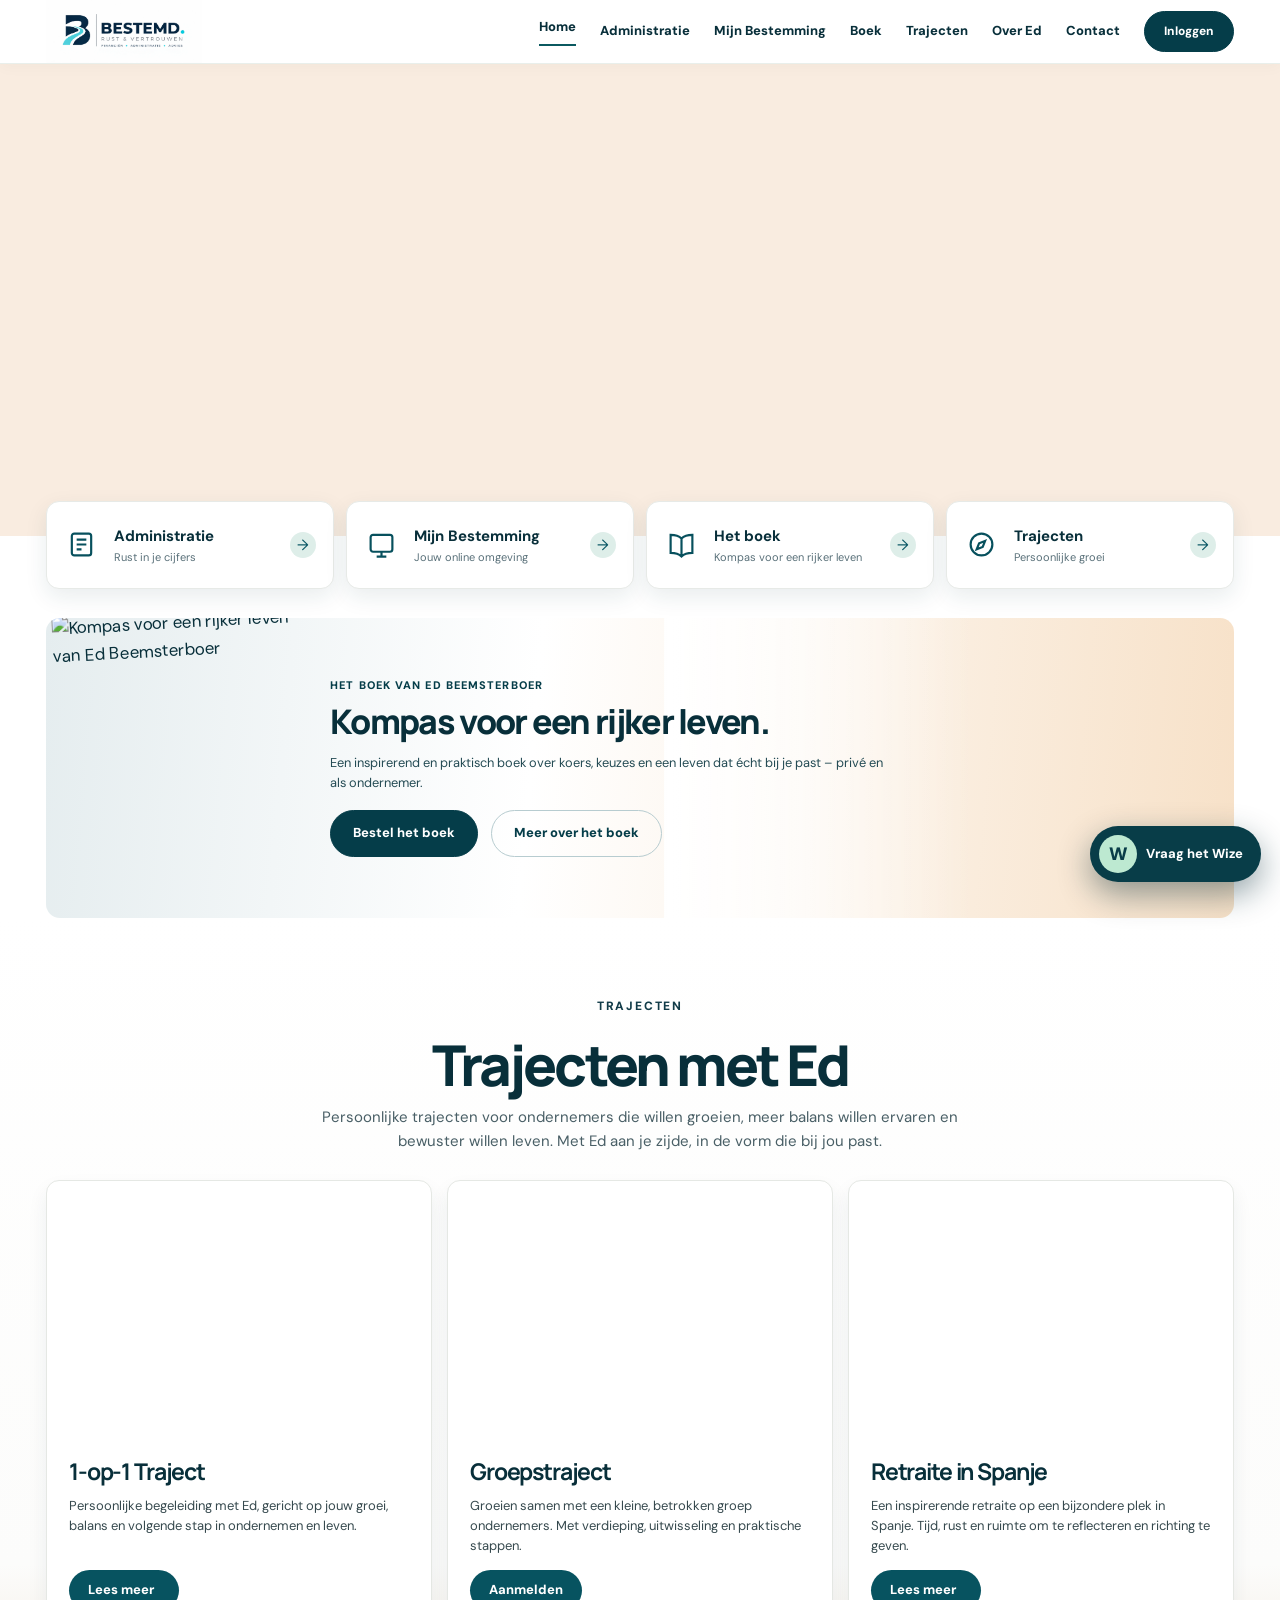
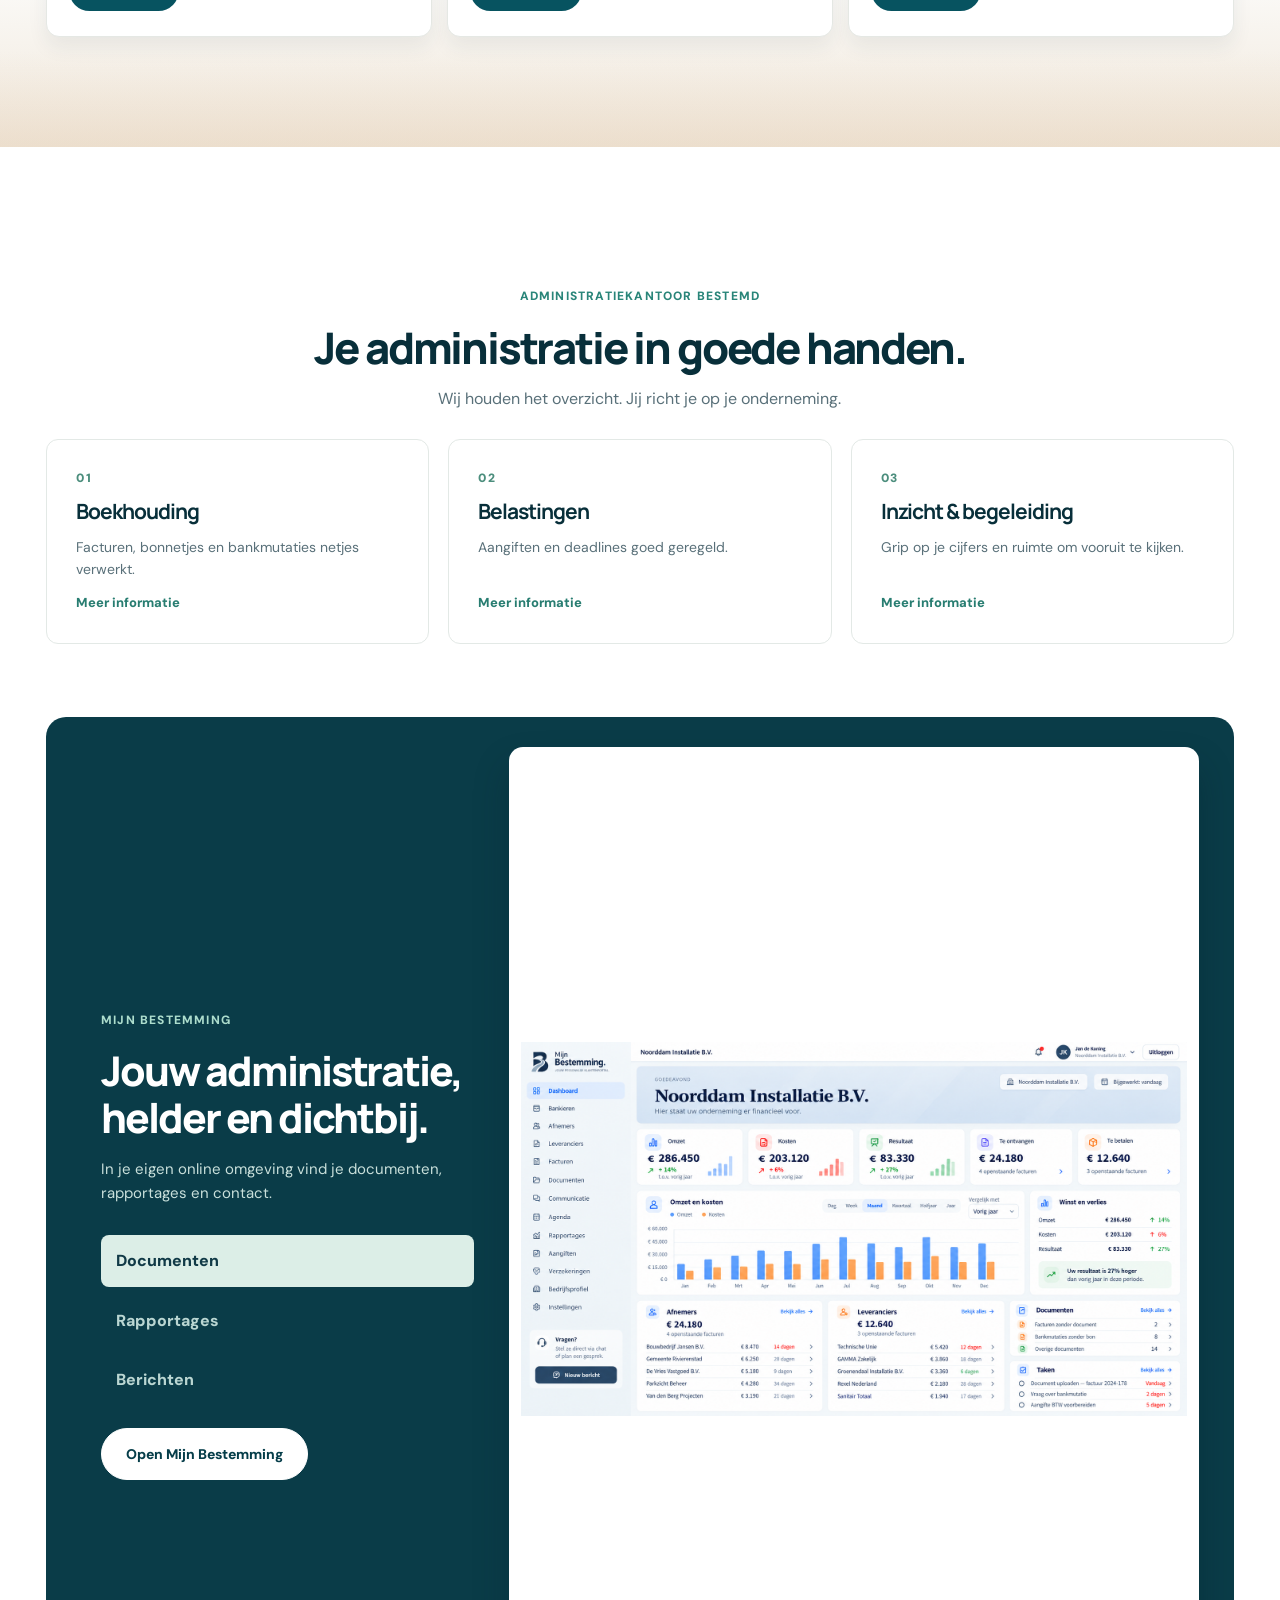
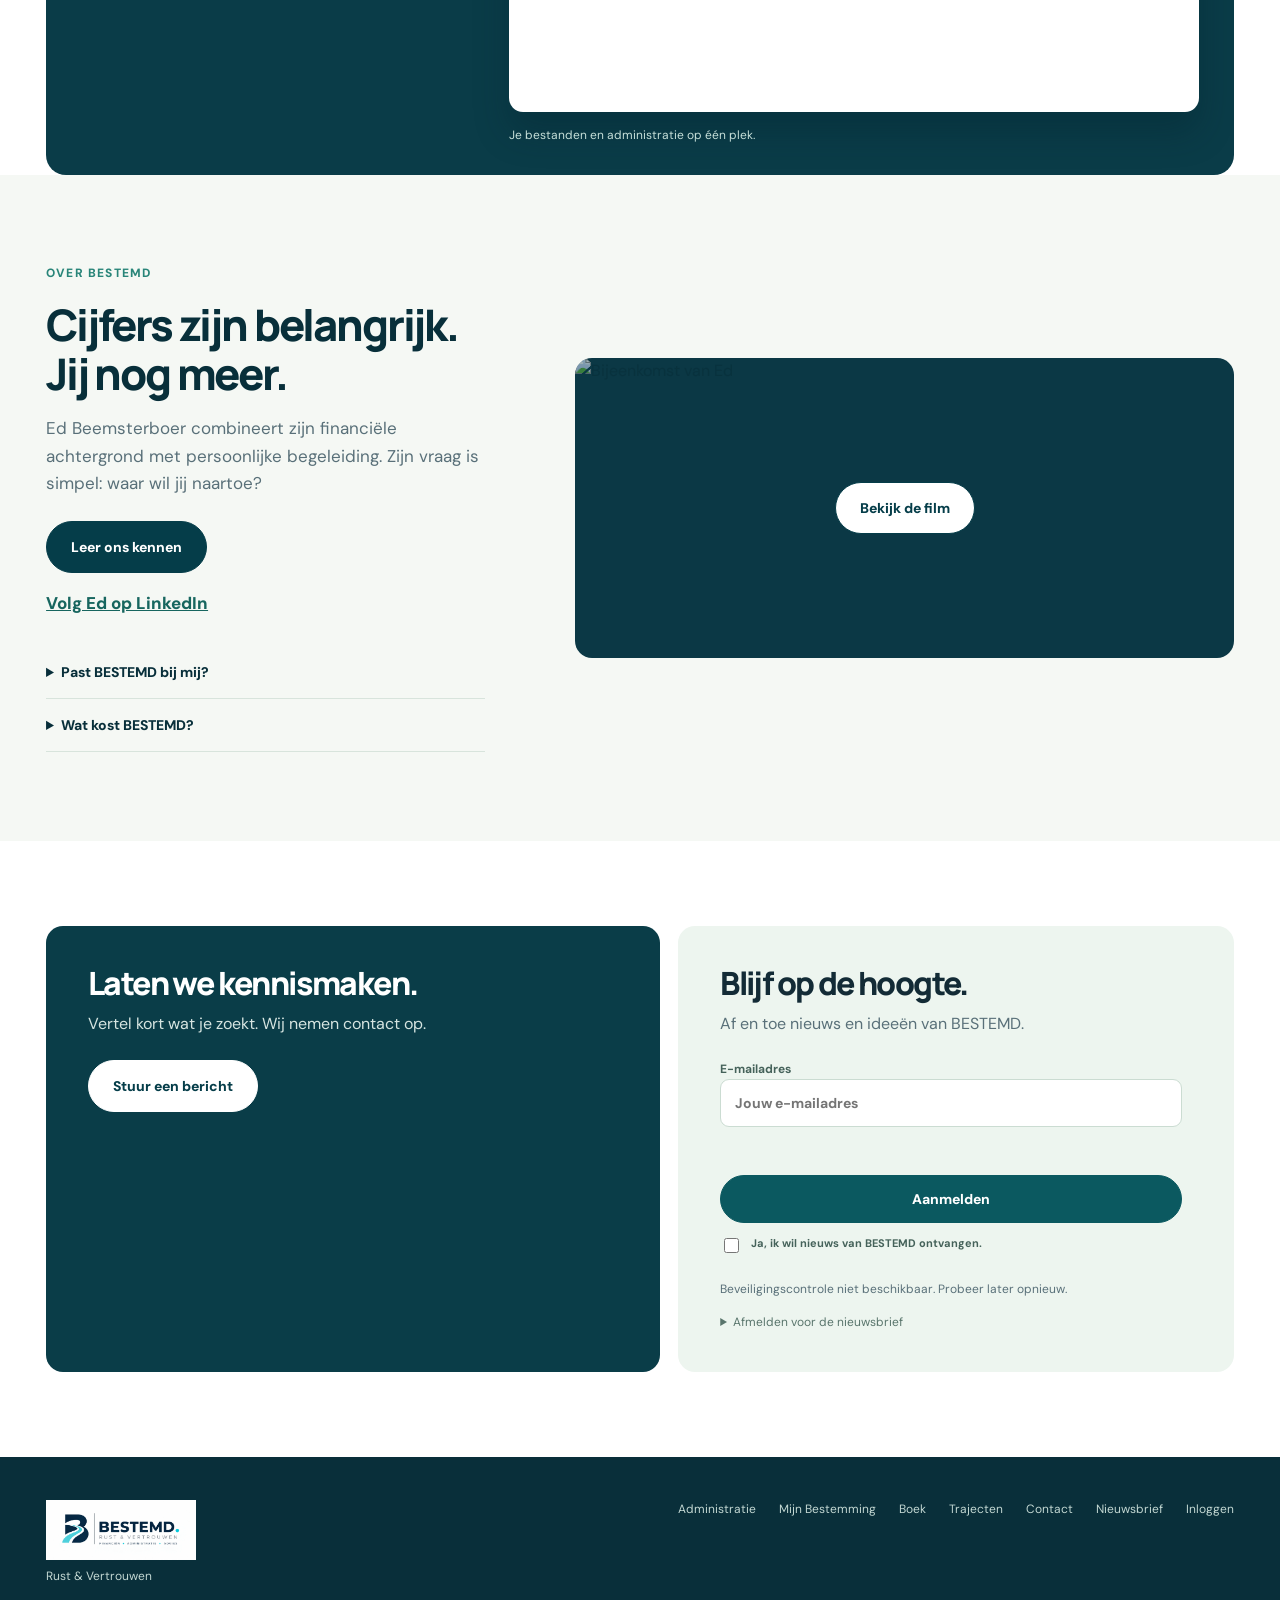
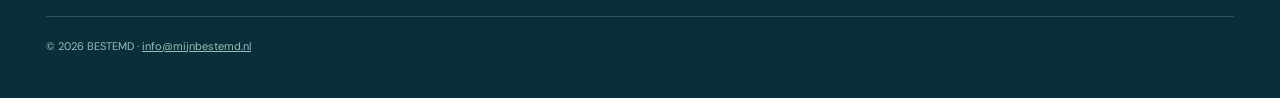
==== index.html @ ce34224a "Publish approved BESTEMD hero screenshot layout with working CTA overlays and mobile semantic hero" ====
<!doctype html><html lang="nl"><head><meta charset="utf-8"><meta name="viewport" content="width=device-width, initial-scale=1"><meta name="theme-color" content="#073744"><title>BESTEMD — Rust &amp; Vertrouwen</title><meta name="description" content="BESTEMD helpt ondernemers met administratie, inzicht en persoonlijke begeleiding. Meer rust in je onderneming."><link rel="canonical" href="https://mijnbestemd.nl/"><link rel="icon" href="assets/bestemd-icon.png" type="image/png"><meta name="bestemd-turnstile-sitekey" content="0x4AAAAAAFpT-skt1iIyGuh1"><link rel="stylesheet" href="bestemd-next.css?v=20261112-5"><link rel="stylesheet" href="approved-layout.css?v=20261112-8"><link rel="stylesheet" href="reference-20261112.css?v=20261112-no-overlay-final"><link rel="stylesheet" href="hero-approved-final.css?v=20261112-hero-approved-1"></head><body>
<header class="site-header"><div class="shell navbar"><a href="/" class="logo" aria-label="BESTEMD homepage"><img src="assets/logo.webp" alt="BESTEMD" width="162"></a><button class="nav-toggle" type="button" data-nav-toggle aria-expanded="false" aria-controls="main-nav">Menu</button><nav class="navigation" id="main-nav" data-nav aria-label="Hoofdnavigatie"><a href="#boven">Home</a><a href="#diensten">Administratie</a><a href="#portaal">Mijn Bestemming</a><a href="boek.html">Boek</a><a href="#trajecten">Trajecten</a><a href="#over">Over Ed</a><a href="contact.html">Contact</a><a class="pill" href="https://app.mijnbestemd.nl/">Inloggen</a></nav></div></header>
<main id="boven">
<section class="reference-hero" aria-labelledby="hero-title">
<div class="reference-art" aria-hidden="true"></div>
<div class="reference-desktop" aria-hidden="false">
<h1 id="hero-title" class="reference-screenreader">Meer rust in je onderneming. Meer leven op jouw manier.</h1>
<p class="reference-screenreader">BESTEMD combineert een modern administratiekantoor met persoonlijke begeleiding, inspiratie en praktische tools. Voor ondernemers die willen groeien, in bedrijf én in leven.</p>
<a class="reference-hotspot reference-hotspot--contact" href="contact.html" aria-label="Kennismaken met BESTEMD"></a>
<a class="reference-hotspot reference-hotspot--video" href="#video" aria-label="Bekijk de film over BESTEMD"></a>
</div>
<div class="reference-mobile">
<span class="kicker">Administratie | Begeleiding | Persoonlijke groei</span>
<h2>Meer rust in je onderneming.<br>Meer leven op jouw manier.</h2>
<p>BESTEMD combineert een modern administratiekantoor met persoonlijke begeleiding, inspiratie en praktische tools.</p>
<div class="hero-buttons"><a class="pill pill-soft" href="contact.html">Kennismaken</a><a class="pill pill-outline" href="#video">Bekijk de film</a></div>
</div>
</section>
<div class="shortcut-wrap"><div class="shell shortcuts"><a class="shortcut" href="#diensten"><span class="shortcut-icon"><svg viewBox="0 0 24 24" aria-hidden="true"><rect x="4" y="3" width="16" height="18" rx="2"/><path d="M8 8h8M8 12h8M8 16h4"/></svg></span><span><strong>Administratie</strong><small>Rust in je cijfers</small></span><span class="shortcut-arrow" aria-hidden="true">→</span></a><a class="shortcut" href="#portaal"><span class="shortcut-icon"><svg viewBox="0 0 24 24" aria-hidden="true"><rect x="3" y="4" width="18" height="14" rx="2"/><path d="M8 22h8M12 18v4"/></svg></span><span><strong>Mijn Bestemming</strong><small>Jouw online omgeving</small></span><span class="shortcut-arrow" aria-hidden="true">→</span></a><a class="shortcut" href="#boek"><span class="shortcut-icon"><svg viewBox="0 0 24 24" aria-hidden="true"><path d="M12 7c-2-2-5-3-9-3v15c4 0 7 1 9 3 2-2 5-3 9-3V4c-4 0-7 1-9 3ZM12 7v15"/></svg></span><span><strong>Het boek</strong><small>Kompas voor een rijker leven</small></span><span class="shortcut-arrow" aria-hidden="true">→</span></a><a class="shortcut" href="#trajecten"><span class="shortcut-icon"><svg viewBox="0 0 24 24" aria-hidden="true"><circle cx="12" cy="12" r="9"/><path d="m15 9-2 5-5 2 2-5 5-2Z"/></svg></span><span><strong>Trajecten</strong><small>Persoonlijke groei</small></span><span class="shortcut-arrow" aria-hidden="true">→</span></a></div></div>
<section class="shell" id="boek" aria-labelledby="boek-title"><div class="book-spotlight"><img src="https://destination-known.eu/wp-content/uploads/2026/03/boekmockup-e1773405723532.png" alt="Kompas voor een rijker leven van Ed Beemsterboer" loading="lazy"><div class="book-content"><span class="kicker">Het boek van Ed Beemsterboer</span><h2 id="boek-title">Kompas voor een rijker leven.</h2><p>Een inspirerend en praktisch boek over koers, keuzes en een leven dat écht bij je past – privé en als ondernemer.</p><div class="book-info"><a href="boek.html" class="pill">Bestel het boek</a><a href="https://destination-known.eu/kompas-voor-een-rijker-leven/" target="_blank" rel="noopener noreferrer" class="pill pill-outline">Meer over het boek</a><small>Online betalen volgt later.</small></div></div></div></section>
<section class="section path-section" id="trajecten"><div class="shell"><div class="paths-header"><span class="kicker">Trajecten</span><h2>Trajecten met Ed</h2><p>Persoonlijke trajecten voor ondernemers die willen groeien, meer balans willen ervaren en bewuster willen leven. Met Ed aan je zijde, in de vorm die bij jou past.</p></div><div class="path-grid"><article class="path-card"><div class="path-image" role="img" aria-label="Ed in gesprek tijdens persoonlijke begeleiding"></div><div class="path-copy"><h3>1-op-1 Traject</h3><p>Persoonlijke begeleiding met Ed, gericht op jouw groei, balans en volgende stap in ondernemen en leven.</p><a href="trajecten.html?training=1-op-1%20traject">Lees meer</a></div></article><article class="path-card"><div class="path-image" role="img" aria-label="Ed tijdens een groepsgesprek"></div><div class="path-copy"><h3>Groepstraject</h3><p>Groeien samen met een kleine, betrokken groep ondernemers. Met verdieping, uitwisseling en praktische stappen.</p><a href="trajecten.html?training=Groepstraject">Aanmelden</a></div></article><article class="path-card"><div class="path-image" role="img" aria-label="Ed in Spanje"></div><div class="path-copy"><h3>Retraite in Spanje</h3><p>Een inspirerende retraite op een bijzondere plek in Spanje. Tijd, rust en ruimte om te reflecteren en richting te geven.</p><a href="trajecten.html?training=Vier%20dagen%20in%20Spanje">Lees meer</a></div></article></div></div></section>
<section class="shell" id="diensten"><div class="intro"><span class="kicker">Administratiekantoor BESTEMD</span><h2>Je administratie in goede handen.</h2><p>Wij houden het overzicht. Jij richt je op je onderneming.</p></div><div class="services"><article class="service"><span class="service-num">01</span><h3>Boekhouding</h3><p>Facturen, bonnetjes en bankmutaties netjes verwerkt.</p><a href="contact.html">Meer informatie</a></article><article class="service"><span class="service-num">02</span><h3>Belastingen</h3><p>Aangiften en deadlines goed geregeld.</p><a href="contact.html">Meer informatie</a></article><article class="service"><span class="service-num">03</span><h3>Inzicht &amp; begeleiding</h3><p>Grip op je cijfers en ruimte om vooruit te kijken.</p><a href="contact.html">Meer informatie</a></article></div></section>
<section class="shell" id="portaal" aria-labelledby="portal-title"><div class="feature"><div class="feature-copy"><span class="kicker" style="color:#adddcd">Mijn Bestemming</span><h2 id="portal-title">Jouw administratie, helder en dichtbij.</h2><p>In je eigen online omgeving vind je documenten, rapportages en contact.</p><div class="feature-tabs" role="tablist" aria-label="Onderdelen van Mijn Bestemming"><button class="feature-tab" type="button" role="tab" data-feature-tab aria-selected="true">Documenten</button><button class="feature-tab" type="button" role="tab" data-feature-tab aria-selected="false">Rapportages</button><button class="feature-tab" type="button" role="tab" data-feature-tab aria-selected="false">Berichten</button></div><a class="pill pill-light" href="https://app.mijnbestemd.nl/">Open Mijn Bestemming</a></div><div class="feature-visual"><div class="feature-screen"><img src="assets/portal-preview.png" width="1672" height="941" alt="Voorbeeld van het klantportaal Mijn Bestemming" loading="lazy"></div><div class="feature-caption" data-feature-caption>Je bestanden en administratie op één plek.</div></div></div></section>

<section class="section about-strip" id="over"><div class="shell about-inner"><div><span class="kicker">Over BESTEMD</span><h2>Cijfers zijn belangrijk.<br>Jij nog meer.</h2><p>Ed Beemsterboer combineert zijn financiële achtergrond met persoonlijke begeleiding. Zijn vraag is simpel: waar wil jij naartoe?</p><a href="contact.html" class="pill">Leer ons kennen</a><p class="social-note"><a href="https://es.linkedin.com/in/ed-beemsterboer" target="_blank" rel="noopener noreferrer">Volg Ed op LinkedIn</a></p><div class="faq-compact"><details><summary>Past BESTEMD bij mij?</summary><p>Als je je administratie goed geregeld wilt hebben en persoonlijk contact waardeert, maken we graag kennis.</p></details><details><summary>Wat kost BESTEMD?</summary><p>Na de inventarisatie bespreken we jouw werkzaamheden en het bijbehorende maandbedrag.</p></details></div></div><div id="video"><div class="video-thumb"><img src="https://destination-known.eu/wp-content/uploads/2025/05/20240326_111843.jpg" alt="Bijeenkomst van Ed" loading="lazy"><button class="pill" type="button" data-video-open>Bekijk de film</button></div><video controls preload="metadata" poster="assets/video-poster.svg" style="margin-top:18px;width:100%;border-radius:13px" hidden data-video><source src="assets/bestemd-film.mp4" type="video/mp4">Je browser ondersteunt de video niet.</video></div></div></section>
<section class="cta-section" id="contact"><div class="shell cta-grid"><div class="cta-card"><h2>Laten we kennismaken.</h2><p>Vertel kort wat je zoekt. Wij nemen contact op.</p><a href="contact.html" class="pill pill-light">Stuur een bericht</a></div><div class="cta-card news-card" id="nieuwsbrief"><h2>Blijf op de hoogte.</h2><p>Af en toe nieuws en ideeën van BESTEMD.</p><form class="news-form" data-type="newsletter_subscribe"><label>E-mailadres<input type="email" name="email" autocomplete="email" placeholder="Jouw e-mailadres" required></label><button type="submit" class="pill pill-soft">Aanmelden</button><div class="f-trap" aria-hidden="true"><input type="text" name="website" tabindex="-1" autocomplete="off"></div><label class="f-consent"><input type="checkbox" name="consent" required>Ja, ik wil nieuws van BESTEMD ontvangen.</label><p class="f-status" role="status" aria-live="polite"></p></form><details><summary>Afmelden voor de nieuwsbrief</summary><form data-type="newsletter_unsubscribe"><label class="f-field">E-mailadres<input type="email" name="email" required></label><div class="f-trap" aria-hidden="true"><input type="text" name="website" tabindex="-1"></div><button type="submit" class="pill pill-outline">Afmelden</button><p class="f-status" role="status" aria-live="polite"></p></form></details></div></div></section>
</main><footer class="footer"><div class="shell"><div class="footer-inner"><div><img src="assets/logo.webp" width="150" alt="BESTEMD"><p>Rust &amp; Vertrouwen</p></div><nav aria-label="Voettekst"><a href="#diensten">Administratie</a><a href="#portaal">Mijn Bestemming</a><a href="boek.html">Boek</a><a href="trajecten.html">Trajecten</a><a href="contact.html">Contact</a><a href="#nieuwsbrief">Nieuwsbrief</a><a href="https://app.mijnbestemd.nl/">Inloggen</a></nav></div><div class="footer-note">© <span data-year>2026</span> BESTEMD · <a href="mailto:info@mijnbestemd.nl">info@mijnbestemd.nl</a></div></div></footer>
<aside class="wize-public" id="wize-public-widget" aria-label="Wize, de digitale assistent van BESTEMD"><button type="button" class="wize-launch" data-wize-open aria-expanded="false" aria-controls="wize-public-panel"><span class="wize-launch-orb">W</span><span>Vraag het Wize</span></button><div class="wize-window" id="wize-public-panel" data-wize-panel hidden><header class="wize-window-header"><span class="wize-brand-icon">W</span><div><strong>Wize</strong><small>Digitale assistent van BESTEMD</small></div><button type="button" class="wize-close" data-wize-close aria-label="Chat sluiten">×</button></header><div class="wize-disclaimer">Ik ben een digitale assistent. Ik geef alleen algemene informatie met controleerbare bronnen. Deel geen persoonsgegevens, bedrijfsgegevens of vertrouwelijke informatie. Zodra Wize actief is, worden gesprekken beveiligd bewaard voor opvolging door bevoegde BESTEMD-medewerkers.</div><div class="wize-messages" data-wize-messages aria-live="polite"><div class="wize-msg wize-msg-bot"><p>Welkom! Je kunt me een algemene vraag stellen over administratie, btw of BESTEMD. Voor persoonlijke vragen helpt een medewerker je graag.</p></div></div><form class="wize-compose"><label for="wize-question">Stel je vraag</label><textarea id="wize-question" maxlength="900" rows="2" placeholder="Bijvoorbeeld: waar lees ik over btw-aangifte?" required></textarea><div data-wize-turnstile></div><button type="submit" class="wize-submit">Versturen <span aria-hidden="true">↗</span></button><p class="wize-status" data-wize-status role="status" aria-live="polite"></p></form><footer class="wize-window-footer"><a href="#contact">Liever persoonlijk contact?</a> · <a href="mailto:info@mijnbestemd.nl">E-mail BESTEMD</a></footer></div></aside><script src="resend-forms.js" defer></script><script src="wize-public.js" defer></script><script src="bestemd-next.js?v=20261112-5" defer></script></body></html>
---- bestemd-next.css ----
@import url('https://fonts.googleapis.com/css2?family=DM+Sans:wght@400;500;600;700&family=Manrope:wght@400;500;600;700;800&display=swap');
:root{--navy:#073744;--navy2:#0d4d59;--ink:#132b36;--green:#5d997c;--mint:#d5e7dc;--cream:#f8f8f5;--paper:#fff;--muted:#597079;--line:#e3eae6}
*{box-sizing:border-box}html{scroll-behavior:smooth;scroll-padding-top:88px}body{margin:0;color:var(--ink);font:16px/1.6 'DM Sans',Arial,sans-serif;background:#fff;overflow-x:hidden}
h1,h2,h3,p{margin:0}h1,h2,h3{font-family:Manrope,'DM Sans',Arial,sans-serif;letter-spacing:-.05em;line-height:1.13}
h1{font-size:clamp(46px,5.5vw,79px);font-weight:800}h2{font-size:clamp(31px,3.4vw,48px);font-weight:800}h3{font-size:21px}
p{color:var(--muted)}a{color:inherit}img{max-width:100%;display:block}button,input,textarea,select{font:inherit}
.shell{width:min(1240px,calc(100% - 60px));margin-inline:auto}
.site-header{position:sticky;top:0;z-index:40;background:#ffffffee;border-bottom:1px solid #e9efeb;backdrop-filter:blur(18px)}
.navbar{height:84px;display:flex;align-items:center;justify-content:space-between;gap:28px}
.logo img{width:162px;height:auto}.navigation{display:flex;gap:27px;align-items:center}.navigation a{font-size:13px;font-weight:800;text-decoration:none;white-space:nowrap}.navigation a:not(.pill):hover{color:#368b7b}.nav-toggle{display:none;background:none;border:1px solid var(--line);border-radius:9px;padding:10px 13px;font-weight:800}
.pill{display:inline-flex;align-items:center;justify-content:center;gap:9px;background:var(--navy);color:#fff!important;text-decoration:none;font-weight:800;font-size:14px;padding:14px 24px;border:1px solid var(--navy);border-radius:999px;transition:transform .18s,background .18s;cursor:pointer}
.pill:hover{transform:translateY(-2px);background:#1e5963}.pill-outline{background:transparent;border-color:#b7ccd0;color:var(--navy)!important}.pill-light{background:#fff;color:var(--navy)!important;border-color:#fff}.pill-soft{background:var(--green);border-color:var(--green)}
.section{padding:89px 0}.kicker{display:block;font-size:12px;font-weight:800;letter-spacing:.1em;text-transform:uppercase;color:#298579;margin-bottom:17px}
.hero{position:relative;isolation:isolate;min-height:625px;background:radial-gradient(ellipse at 74% 45%,#e6bd8b66,transparent 40%),linear-gradient(105deg,#063541 0%,#0f4856 51%,#59877a 100%);overflow:hidden;color:white}
.hero:after{position:absolute;content:'';z-index:-1;inset:0;background:linear-gradient(90deg,#063541f7 0%,#063541e9 40%,#06354100 76%),linear-gradient(0deg,#032e3970,transparent 45%)}
.hero-inner{position:relative;min-height:625px;display:grid;grid-template-columns:.9fr 1.1fr;align-items:center}
.hero-copy{position:relative;z-index:3;padding:85px 0 106px}.hero .kicker{color:#acdccc}.hero h1{max-width:650px;color:#fff;margin-bottom:25px}.hero p{font-size:18px;color:#e0eeeb;max-width:490px;line-height:1.67}
.hero-buttons{display:flex;gap:15px;flex-wrap:wrap;margin-top:29px}
.hero-photo{position:absolute;inset:0 0 0 43%;z-index:1;overflow:hidden}.hero-photo img{height:100%;width:100%;object-fit:cover;object-position:50% 35%;filter:saturate(.85)}
.hero-photo:after{position:absolute;content:'';inset:0;background:linear-gradient(90deg,#0b3e4f 0%,transparent 37%),linear-gradient(0deg,#07384666,transparent 45%)}
.hero-strap{position:absolute;bottom:22px;left:0;z-index:4;font-size:12px;font-weight:700;color:#cee2da}
.shortcut-wrap{position:relative;z-index:5;margin-top:-43px}.shortcuts{display:grid;grid-template-columns:repeat(4,1fr);gap:13px}
.shortcut{display:flex;align-items:center;gap:15px;padding:22px 23px;background:white;text-decoration:none;border:1px solid #e7eae7;border-radius:14px;box-shadow:0 10px 32px #0b344019;transition:transform .2s,box-shadow .2s;min-height:100px}
.shortcut:hover{transform:translateY(-5px);box-shadow:0 18px 42px #0b34402b}
.shortcut-icon{width:42px;height:42px;border-radius:12px;background:#e7f1ea;display:grid;place-items:center;flex-shrink:0;color:#135c58}
.shortcut-icon svg{width:23px;height:23px;stroke:currentColor;fill:none;stroke-width:1.8}
.shortcut strong{display:block;font-size:15px}.shortcut small{display:block;color:var(--muted);font-size:12px;margin-top:2px}
.shortcut-arrow{margin-left:auto;font-size:19px;color:#397d72}
.intro{text-align:center;padding:85px 0 34px}.intro p{max-width:550px;margin:14px auto 0}.services{display:grid;grid-template-columns:repeat(3,1fr);gap:17px}
.service{background:#f8faf8;border:1px solid var(--line);border-radius:14px;padding:29px;min-height:230px;display:flex;flex-direction:column;gap:12px}
.service .service-num{font-size:12px;color:#4c8e7d;font-weight:900;letter-spacing:.12em}.service p{font-size:14px}.service a{color:#287d71;text-decoration:none;font-size:13px;font-weight:800;margin-top:auto}
.feature{margin-top:75px;background:#0a3c48;color:#fff;border-radius:20px;overflow:hidden;display:grid;grid-template-columns:.78fr 1.22fr;align-items:center;min-height:440px}
.feature-copy{padding:56px 35px 56px 55px}.feature h2{color:#fff;font-size:clamp(30px,3.2vw,45px);margin-bottom:17px}.feature p{color:#c9e0db;font-size:15px}
.feature-tabs{display:grid;gap:8px;margin:30px 0 22px}.feature-tab{padding:13px 15px;background:transparent;border:0;border-radius:8px;color:#bad6d2;text-align:left;font-weight:800;cursor:pointer}.feature-tab[aria-selected=true]{background:#dceee7;color:#113a47}
.feature-visual{padding:30px 35px 30px 0}.feature-screen{background:#fff;padding:12px;border-radius:14px;box-shadow:0 20px 35px #021f284b}.feature-screen img{width:100%;aspect-ratio:16/10;object-fit:contain}.feature-caption{font-size:12px;color:#c6dfd9;padding-top:14px;min-height:20px}
.book-spotlight{margin-top:80px;display:grid;grid-template-columns:.65fr 1fr;align-items:center;gap:55px;background:linear-gradient(105deg,#e7eee9,#fff 60%,#f4e6d3);border-radius:20px;min-height:380px;overflow:hidden}
.book-spotlight img{height:350px;width:100%;object-fit:contain;padding:10px 0 0 25px}
.book-content{padding:38px 40px 38px 0}.book-content h2{margin:12px 0 15px}.book-content p{max-width:570px;margin-bottom:23px}
.book-info{display:flex;gap:13px;align-items:center;flex-wrap:wrap}.book-info small{font-size:12px;color:#667a76}
.paths-header{margin-bottom:30px}.paths-header h2{margin-top:5px}.path-grid{display:grid;grid-template-columns:repeat(3,1fr);gap:17px}
.path-card{border:1px solid #e6ebe5;border-radius:14px;overflow:hidden;background:#fff;display:flex;flex-direction:column}
.path-image{height:178px;background:linear-gradient(135deg,#113f4d,#72aa91);position:relative;overflow:hidden}
.path-card:nth-child(2) .path-image{background:linear-gradient(130deg,#6c8a7f,#dde5d7)}
.path-card:nth-child(3) .path-image{background:linear-gradient(135deg,#e1d7bd,#7d9aa0)}
.path-image span{position:absolute;left:24px;bottom:17px;font:800 15px Manrope;color:#fff}
.path-copy{padding:25px 27px;display:flex;flex:1;flex-direction:column;gap:10px}.path-copy h3{font-size:20px}.path-copy p{font-size:14px}.path-copy a{margin-top:auto;font-weight:800;color:#17665f;text-decoration:none;font-size:13px}
.about-strip{background:#f5f8f4}.about-inner{display:grid;grid-template-columns:.8fr 1.2fr;gap:90px;align-items:center}.about-inner p{font-size:17px;margin:17px 0 24px}
.faq-compact{margin-top:28px}.faq-compact details{border-bottom:1px solid #d8e4dc;padding:15px 0}.faq-compact summary{font-weight:800;cursor:pointer;font-size:14px}.faq-compact p{font-size:13px;margin:9px 0}
.video-thumb{border-radius:17px;background:#0b3845;min-height:300px;position:relative;overflow:hidden;display:grid;place-items:center}.video-thumb img{position:absolute;inset:0;width:100%;height:100%;object-fit:cover;opacity:.6}.video-thumb .pill{z-index:1;background:white;color:var(--navy)!important}
.social-note{margin-top:18px;font-size:13px}.social-note a{color:#17665f;font-weight:800}
.cta-section{padding:85px 0;background:#fff}.cta-grid{display:grid;grid-template-columns:1.05fr .95fr;gap:18px}
.cta-card{padding:39px 42px;border-radius:17px;background:#0a3d48;color:white}.cta-card h2{font-size:32px;color:white}.cta-card p{color:#d6e5e1;margin:10px 0 23px}
.news-card{background:#edf5ef;color:var(--ink)}.news-card h2{color:var(--ink)}.news-card p{color:var(--muted)}
.news-form{display:grid;grid-template-columns:1fr auto;align-items:end;gap:10px;max-width:550px}.news-form label{display:block;font-size:12px;font-weight:700;color:#45625a}.news-form input{width:100%;background:#fff;border:1px solid #cbdcd2;border-radius:9px;height:48px;padding:0 14px;font-size:14px}.news-form .pill{height:48px}.news-form .f-consent,.news-form .f-status,.news-form .bestemd-website-turnstile{grid-column:1/-1;margin:2px 0}
.news-form .f-consent{display:flex;gap:9px;align-items:flex-start;font-size:11px}.news-form .f-consent input{width:15px;height:15px;flex:none;margin-top:3px}.news-form .f-status{font-size:12px}
.news-card details{margin-top:14px;font-size:12px;color:#59756c}.news-card details form{margin-top:12px}.news-card details .f-field{font-size:12px}.news-card details input{width:100%;margin:5px 0 10px;padding:10px;border:1px solid #c7d9ce;border-radius:8px}.news-card details button{font-size:12px}
.footer{background:#092f3a;color:#e0ece8;padding:43px 0}.footer-inner{display:flex;justify-content:space-between;gap:40px}.footer img{width:150px}.footer p{color:#c2d7d2;font-size:12px;margin-top:7px}.footer nav{display:flex;flex-wrap:wrap;gap:12px 23px;max-width:600px}.footer nav a{color:#c2d7d2;font-size:12px;text-decoration:none}.footer-note{border-top:1px solid #32515b;padding-top:21px;margin-top:29px;font-size:11px;color:#9ebcb7}
.form-page{background:#f6f8f5;min-height:calc(100vh - 150px);padding:65px 0 100px}.form-shell{display:grid;grid-template-columns:.78fr 1.22fr;gap:70px;align-items:start}.form-intro{position:sticky;top:120px}.form-intro h1{font-size:clamp(38px,4.1vw,57px);margin:18px 0}.form-intro p{margin:0 0 22px}.form-intro .book-cover{max-height:370px;object-fit:contain;margin:20px auto 0}.form-panel{padding:37px;border-radius:16px;background:#fff;border:1px solid #e0eae3;box-shadow:0 18px 50px #1d433b0d}
.form-panel h2{font-size:25px;margin-bottom:7px}.form-panel p{font-size:13px;margin-bottom:25px}
.f-grid{display:grid;grid-template-columns:1fr 1fr;gap:18px}.f-field{display:flex;flex-direction:column;gap:7px;font-size:12px;font-weight:800;color:#49635f}
.f-wide{grid-column:1/-1}.f-field input,.f-field select,.f-field textarea{width:100%;min-height:49px;background:#fafcfb;border:1px solid #cadcd4;padding:11px 12px;border-radius:9px;color:#122f39;font-size:14px;font-weight:500}
.f-field textarea{min-height:110px;resize:vertical}.f-field :is(input,select,textarea):focus{outline:0;border-color:#3e9884;box-shadow:0 0 0 3px #4a9d861f}
.f-consent{display:flex;align-items:flex-start;gap:10px;font-size:12px;color:#536d67;margin:20px 0}.f-consent input{margin-top:3px}
.f-note,.f-status{font-size:13px}.f-note{margin:7px 0 20px!important}.f-status{margin:12px 0 0!important;min-height:15px;color:#2a695a}
.f-trap{position:absolute;clip-path:inset(50%);width:1px;height:1px;overflow:hidden}
.payment-later{border-top:1px solid var(--line);display:flex;flex-wrap:wrap;gap:7px;margin-top:24px;padding-top:18px}.payment-later span{width:100%;font-size:11px;color:var(--muted)}
.payment-later button{border:1px solid #e1e8e4;background:#f6f8f7;border-radius:6px;padding:7px 12px;color:#a4b1ad;font-size:11px;cursor:not-allowed}
.backlink{font-size:13px;font-weight:800;color:#23786b;text-decoration:none}
.wize-public{position:fixed;right:19px;bottom:18px;z-index:90}
.wize-launch{display:flex;align-items:center;gap:9px;border:0;border-radius:999px;background:#083d48;color:#fff;padding:9px 18px 9px 9px;font-weight:800;font-size:13px;box-shadow:0 12px 32px #092e3870;cursor:pointer}
.wize-launch-orb,.wize-brand-icon{width:38px;height:38px;border-radius:50%;background:#bde9d1;display:grid;place-items:center;color:#093d48;font-weight:900;font-size:18px}
.wize-window{position:absolute;right:0;bottom:65px;width:min(395px,calc(100vw - 24px));max-height:min(630px,calc(100dvh - 95px));display:flex;flex-direction:column;background:white;border:1px solid var(--line);border-radius:17px;overflow:hidden;box-shadow:0 30px 60px #0b2e3859}
.wize-window[hidden]{display:none}.wize-window-header{display:flex;align-items:center;gap:12px;background:#0b3c49;color:#fff;padding:15px}.wize-window-header>div{display:flex;flex-direction:column}.wize-window-header small{font-size:11px;color:#d0e3df}.wize-close{margin-left:auto;background:none;border:0;color:#fff;font-size:25px;cursor:pointer}
.wize-disclaimer{font-size:11px;line-height:1.5;background:#ebf5ef;padding:13px;color:#506b62}.wize-messages{display:flex;flex-direction:column;gap:12px;padding:15px;overflow-y:auto;min-height:150px;flex:1}
.wize-msg{max-width:90%;border-radius:10px;background:#f0f4f1;padding:12px;font-size:13px}.wize-msg p{color:#274d4e}.wize-msg-user{margin-left:auto;background:#dbeee0}
.wize-compose{padding:13px;border-top:1px solid var(--line)}.wize-compose label{display:block;font-size:12px;font-weight:700}.wize-compose textarea{width:100%;border:1px solid #ccd8d0;padding:9px;border-radius:8px;min-height:55px}.wize-submit{background:var(--navy);color:#fff;border:0;border-radius:8px;padding:10px 16px;font-size:12px;font-weight:800}.wize-status{font-size:11px}.wize-window-footer{text-align:center;font-size:11px;padding:11px;border-top:1px solid var(--line)}.wize-window-footer a{color:#1d7167}
.wize-sources{display:grid;gap:5px}.wize-sources a{color:#147f70;font-size:11px}
@media(max-width:1050px){.navigation{gap:16px}.navigation a{font-size:12px}.hero-inner{grid-template-columns:1fr 1fr}.shortcuts{grid-template-columns:repeat(2,1fr)}.feature{grid-template-columns:.9fr 1.1fr}.form-shell{gap:32px}}
@media(max-width:840px){.nav-toggle{display:block}.navigation{display:none;position:absolute;left:15px;right:15px;top:76px;flex-direction:column;align-items:stretch;background:#fff;border:1px solid var(--line);border-radius:13px;padding:15px;box-shadow:0 19px 38px #123c481b}.navigation.is-open{display:flex}.navigation a{padding:9px;font-size:15px}.navbar{height:77px}.hero-photo{inset:0 0 0 35%}.hero-inner{min-height:550px}.hero-copy{padding:60px 0 90px}.hero h1{font-size:clamp(44px,7vw,64px)}.form-shell,.about-inner{grid-template-columns:1fr}.form-intro{position:static}.form-intro .book-cover{max-height:250px}.feature-copy{padding:35px}.feature-visual{padding:15px}.cta-grid{grid-template-columns:1fr}}
@media(max-width:640px){.shell{width:calc(100% - 34px)}.section{padding:65px 0}.hero{min-height:0}.hero-inner{min-height:630px;display:block}.hero-photo{inset:0 0 0 0;opacity:.5}.hero:after{background:linear-gradient(90deg,#073744ee,#073744a0),linear-gradient(0deg,#073744db,transparent 80%)}.hero-copy{padding:85px 0 95px}.hero h1{max-width:460px}.hero p{font-size:16px}.shortcut-wrap{margin-top:-36px}.shortcuts{grid-template-columns:1fr 1fr;gap:8px}.shortcut{padding:15px;min-height:100px;gap:9px}.shortcut strong{font-size:13px}.shortcut small{font-size:10px}.shortcut-icon{height:32px;width:32px}.shortcut-icon svg{width:18px;height:18px}.shortcut-arrow{display:none}.services,.path-grid{grid-template-columns:1fr}.intro{padding:64px 0 24px}.feature{margin-top:45px;grid-template-columns:1fr}.feature-copy{padding:35px 24px 18px}.feature-visual{padding:0 18px 22px}.book-spotlight{grid-template-columns:1fr;gap:0;margin-top:45px}.book-spotlight img{height:240px;padding:20px}.book-content{padding:18px 26px 33px}.about-inner{gap:25px}.path-image{height:130px}.cta-card{padding:27px}.news-form{grid-template-columns:1fr}.news-form .pill{width:100%}.footer-inner{display:block}.footer nav{margin-top:25px}.form-page{padding:35px 0 65px}.form-panel{padding:22px}.f-grid{grid-template-columns:1fr}.f-wide{grid-column:auto}.wize-public{right:10px;bottom:10px}}
@media(prefers-reduced-motion:reduce){html{scroll-behavior:auto}*,*:before,*:after{transition:none!important;animation:none!important}}
---- approved-layout.css ----
/* Approved BESTEMD visual: light warm hero, oversized Ed photo, four quick links, featured book. */
.site-header{background:#fff;box-shadow:0 2px 15px #0a384209}.navbar{height:80px}.navigation a{font-size:13px}
.hero{min-height:535px;background:linear-gradient(180deg,#e8eef7 0%,#fdf1e4 51%,#e7c49a 76%,#d5d8d1 100%);color:#073946;position:relative;isolation:isolate}
.hero:before{content:'';position:absolute;inset:0;background:radial-gradient(circle at 83% 67%,#fff2b5 0%,transparent 18%),linear-gradient(175deg,transparent 62%,#a9b6ae61 75%,#7e9a9e9c 88%,#425b5e99 100%);z-index:0}
.hero:after{display:none}.hero-inner{min-height:535px;display:flex;align-items:center;position:relative}
.hero-copy{width:min(850px,66%);position:relative;z-index:3;padding:63px 0 103px}
.hero .kicker{color:#0b4b59;letter-spacing:.12em;font-size:12px}
.hero h1{font-size:clamp(45px,4.8vw,69px);line-height:1.09;letter-spacing:-.055em;color:#053b49;max-width:850px;margin:18px 0 20px}
.hero p{font-size:17px;line-height:1.55;color:#365461;max-width:530px}
.hero-buttons{margin-top:25px;gap:14px}
.hero .pill{padding:14px 26px;box-shadow:0 5px 16px #0a39400c}.hero .pill-soft{background:#075162;border-color:#075162}
.hero .pill-outline{background:#ffffffdc;color:#073946!important;border-color:#0d6772!important}
.hero-photo{position:absolute;z-index:2;inset:auto 0 0 auto;width:49%;height:100%;overflow:visible;pointer-events:none}
.hero-photo img{width:100%;height:100%;object-fit:contain;object-position:right bottom;filter:none}
.hero-photo:after{display:none}.hero-strap{display:none}
.shortcut-wrap{margin-top:-44px}.shortcuts{gap:13px}.shortcut{min-height:98px;border-radius:14px;box-shadow:0 14px 35px #1637431c}
.shortcut-icon{background:transparent;color:#075463;width:35px}.shortcut-arrow{display:grid;place-items:center;background:#e2efea;color:#075563;border-radius:50%;width:35px;height:35px;font-size:20px;flex:none}
.shortcut strong{font-size:15px}.shortcut small{font-size:12px}
.book-spotlight{margin-top:35px;min-height:316px;grid-template-columns:300px 1fr;gap:38px;background:linear-gradient(105deg,#f1f6f5 0%,#f8f8f6 46%,#f5e3cecc 79%,#d2c09a88 100%);position:relative;border-radius:20px}
.book-spotlight:before{content:'';position:absolute;inset:0 0 0 50%;background-image:linear-gradient(90deg,#fbfaf9 4%,#fbfaf9ca 35%,transparent 83%),url('https://d2ol7oe51mr4n9.cloudfront.net/user_3L1Dk2QcsFf7KL82FSvtUquBeEP/2c6b3bd6-5903-4533-9092-c4b2597f4809.png');background-size:cover;background-position:center right;z-index:0}
.book-spotlight img{position:relative;z-index:1;height:308px;object-fit:contain;padding:12px 10px 0 32px}
.book-content{position:relative;z-index:1;padding:35px 38px 40px 0}.book-content .kicker{font-size:11px;margin-bottom:8px}.book-content h2{font-size:clamp(28px,3.2vw,45px);margin:5px 0 15px}.book-content p{max-width:590px;font-size:15px;color:#4a626c;margin-bottom:19px}.book-info .pill{font-size:13px}
.intro{padding:90px 0 27px}.services{gap:19px}.service{background:#fff;border:1px solid #e3e9e6;border-radius:12px;min-height:205px}.feature{margin-top:73px}
@media(max-width:1000px){.hero-copy{width:65%}.hero h1{font-size:clamp(43px,5vw,63px)}.hero-photo{width:48%}.book-spotlight{grid-template-columns:240px 1fr;gap:18px}}
@media(max-width:720px){.hero{min-height:580px}.hero-inner{min-height:580px;align-items:flex-start}.hero-copy{width:100%;padding:42px 0 230px}.hero h1{font-size:clamp(40px,8.5vw,57px);max-width:580px}.hero p{max-width:480px}.hero-photo{height:340px;width:70%;bottom:0;right:-8%;opacity:.95}.hero:before{background:linear-gradient(170deg,#eef2fa 0%,#f7eee7 55%,#d9c4aa 84%,#6c868e 100%)}.shortcut-wrap{margin-top:-30px}.book-spotlight{grid-template-columns:190px 1fr;gap:10px}.book-spotlight img{height:270px;padding:12px}.book-content{padding:27px 15px 23px 0}.book-content h2{font-size:29px}}
@media(max-width:530px){.hero{min-height:640px}.hero-inner{min-height:640px}.hero-copy{padding:34px 0 315px}.hero h1{font-size:clamp(39px,10vw,50px)}.hero .kicker{font-size:10px}.hero p{font-size:14px}.hero-buttons{gap:9px}.hero .pill{font-size:12px;padding:12px 16px}.hero-photo{height:330px;width:90%;right:-14%}.shortcuts{gap:8px}.shortcut{padding:12px 10px;min-height:90px}.shortcut-icon{width:26px}.shortcut-arrow{width:22px;height:22px;font-size:13px}.shortcut strong{font-size:12px}.shortcut small{font-size:10px}.book-spotlight{grid-template-columns:1fr;gap:0;margin-top:28px}.book-spotlight img{max-height:220px;width:100%;height:220px;padding:9px}.book-content{padding:4px 22px 27px}.book-content h2{font-size:30px}}
---- reference-20261112.css ----
/* Approved 12 November BESTEMD reference — pixel-oriented reconstruction, responsive real HTML. */
:root{--navy:#053d49;--green:#0b5960}
body{background:#fff;color:#082f3a}
.shell{width:min(1340px,calc(100% - 7.2%))}
.navbar{height:63px}
.logo img{width:156px}
.navigation{gap:24px}
.navigation a{font-size:13px}
.navigation a[href="#boven"]{border-bottom:2px solid var(--green);padding-bottom:6px}
.navigation a.pill{font-size:12px;padding:10px 19px}
.hero{min-height:clamp(398px,35vw,515px);background:linear-gradient(150deg,#e9f2fb 0%,#fce8d4 57%,#e9c49b 85%,#97aaa8 100%);overflow:hidden}
.hero:before{content:'';position:absolute;inset:0;z-index:0;background:radial-gradient(circle at 86% 65%,#fff9da 0%,#f7d39b5c 13%,transparent 28%),linear-gradient(0deg,#6c8b8fa8 0%,transparent 28%)}
.hero:after{display:none}
.hero-inner{min-height:clamp(398px,35vw,515px)}
.hero-copy{width:62%;padding:43px 0 60px;position:relative;z-index:4}
.hero .kicker{font-size:clamp(9px,.9vw,13px);font-weight:800;letter-spacing:.095em;color:#084250;margin:0 0 15px}
.hero h1{font-size:clamp(36px,4vw,64px);line-height:1.09;font-weight:800;letter-spacing:-.055em;max-width:800px;margin:0 0 17px;color:#063c49}
.hero p{color:#244b56;font-size:clamp(12px,1.15vw,17px);line-height:1.52;max-width:540px}
.hero-buttons{margin-top:20px;gap:12px}
.hero-buttons .pill{border-radius:999px;font-size:13px;padding:13px 24px}
.hero .pill-outline{color:#073e49!important;border-color:#0a5864;background:#fff}
.hero-photo{position:absolute;right:0;bottom:0;top:0;width:43%;height:100%;z-index:2;background:none!important;overflow:hidden;pointer-events:none;mask-image:none!important}
.hero-photo img{display:block!important;width:100%;height:100%;object-fit:contain;object-position:center bottom;filter:none}
.hero-photo:after{display:none!important}
.hero-copy{width:57%;max-width:710px}
.hero h1{max-width:710px}
.shortcut-wrap{margin-top:-37px}
.shortcuts{gap:12px}
.shortcut{border-radius:13px;min-height:88px;padding:15px 17px;box-shadow:0 8px 22px #163c4b18}
.shortcut-icon{width:35px;height:36px;color:#07505d;background:none}
.shortcut-icon svg{width:29px;height:29px}
.shortcut strong{font-size:15px}
.shortcut small{font-size:11px;line-height:1.4}
.shortcut-arrow{width:26px;height:26px;font-size:15px;background:#deeee9}
.book-spotlight{margin-top:29px;min-height:245px;grid-template-columns:minmax(235px,.3fr) 1fr;gap:13px;background:linear-gradient(95deg,#e5edef,#fff 41%,#f7e1c8 100%);border-radius:14px}
.book-spotlight:before{content:'';position:absolute;inset:0 0 0 52%;background-image:linear-gradient(90deg,#ffffff 0%,#ffffffae 25%,transparent 54%),url('https://d2ol7oe51mr4n9.cloudfront.net/user_3L1Dk2QcsFf7KL82FSvtUquBeEP/2c6b3bd6-5903-4533-9092-c4b2597f4809.png');background-position:center,center right;background-size:cover;z-index:0}
.book-spotlight>img{height:265px;transform:rotate(-3deg) scale(1.06);padding:0 7px 8px 20px}
.book-content{padding:33px 35px 34px 0}
.book-content .kicker{font-size:11px;color:#053d49}
.book-content h2{font-size:clamp(29px,2.65vw,43px);margin:4px 0 12px}
.book-content p{font-size:clamp(12px,1vw,15px);line-height:1.55;max-width:570px;margin-bottom:18px;color:#244b54}
.book-info .pill{padding:12px 22px;font-size:13px}
.book-info small{display:none}
.path-section{position:relative;overflow:hidden;background:linear-gradient(180deg,#fff 0%,#fcfcfb 78%,#f0e7da 100%);padding:62px 0 110px}
.path-section:after{content:'';position:absolute;left:0;right:0;bottom:0;height:96px;pointer-events:none;background:linear-gradient(0deg,#d9b38b9a,transparent),url('https://d2ol7oe51mr4n9.cloudfront.net/user_3L1Dk2QcsFf7KL82FSvtUquBeEP/187fad45-b068-4a94-9d08-13dadf0c2667.png');background-size:cover,100% auto;background-position:center,bottom;opacity:.28}
.paths-header{text-align:center;margin-bottom:27px}
.paths-header .kicker{color:#123c49;font-size:12px;letter-spacing:.15em}
.paths-header h2{font-size:clamp(36px,4.4vw,57px);margin:10px 0 10px}
.paths-header p{max-width:650px;margin:0 auto;color:#495f66;font-size:15px;line-height:1.55}
.path-grid{gap:15px;position:relative;z-index:1}
.path-card{border-radius:13px;overflow:hidden;border-color:#e5e8e4;box-shadow:0 10px 20px #193e4812}
.path-image{height:auto;aspect-ratio:1.5;background-image:url('https://d2ol7oe51mr4n9.cloudfront.net/user_3L1Dk2QcsFf7KL82FSvtUquBeEP/187fad45-b068-4a94-9d08-13dadf0c2667.png')!important;background-repeat:no-repeat!important;background-size:346% auto!important}
.path-card:nth-child(1) .path-image{background-position:5.3% 70.4%!important}
.path-card:nth-child(2) .path-image{background-position:48% 70.4%!important}
.path-card:nth-child(3) .path-image{background-position:90.3% 70.4%!important}
.path-image span{display:none}
.path-copy{padding:21px 22px 25px;gap:12px}
.path-copy h3{font-size:clamp(20px,1.8vw,25px)}
.path-copy p{font-size:13px;line-height:1.55;min-height:62px;color:#36494e}
.path-copy a{display:inline-flex;align-self:flex-start;background:#075360;color:#fff;border-radius:999px;padding:10px 19px;min-width:110px;text-decoration:none;font-size:13px}
.path-copy a:hover{background:#16757c}
#diensten,#portaal{scroll-margin-top:80px}
#diensten{padding-top:50px}
#boek,#trajecten{scroll-margin-top:80px}
@media(min-width:1200px){.book-spotlight{min-height:290px}.book-spotlight>img{height:300px}.path-section{padding-top:79px}.path-copy{min-height:193px}}
@media(max-width:900px){.hero-copy{width:65%}.hero-photo{width:55%}.hero h1{font-size:clamp(37px,4.5vw,54px)}.shortcut{padding:12px}.shortcut strong{font-size:13px}.book-spotlight{grid-template-columns:230px 1fr}}
@media(max-width:720px){.navbar{height:74px}.hero{min-height:540px}.hero-inner{min-height:540px;align-items:start}.hero-copy{width:100%;padding:42px 0 0}.hero h1{font-size:clamp(36px,7vw,52px);max-width:540px}.hero p{max-width:480px}.hero-photo{width:80%;height:100%;background-size:calc(100vw * 1.6) auto;background-position:right -12vw;mask-image:linear-gradient(to bottom,transparent 0%,transparent 19%,#000 49%,#000 91%,transparent 100%);opacity:.8}.shortcut-wrap{margin-top:-20px}.shortcuts{grid-template-columns:repeat(2,1fr)}.book-spotlight{grid-template-columns:160px 1fr;gap:5px}.book-spotlight>img{height:250px}.book-content{padding:28px 15px 22px 0}.book-content h2{font-size:29px}.path-section{padding-top:52px}.path-grid{grid-template-columns:1fr}.path-image{aspect-ratio:1.75}.path-copy p{min-height:0}}
@media(max-width:530px){.shell{width:calc(100% - 30px)}.hero{min-height:600px}.hero-inner{min-height:600px}.hero-copy{padding:31px 0 0}.hero h1{font-size:clamp(35px,9.3vw,46px)}.hero p{font-size:14px}.hero-photo{width:99%;background-size:calc(100vw * 1.9) auto;background-position:right -22vw;opacity:.75}.shortcut-wrap{margin-top:-19px}.shortcuts{gap:8px}.shortcut{min-height:92px;padding:11px;gap:5px}.shortcut-icon{width:26px}.shortcut-icon svg{width:22px}.shortcut strong{font-size:12px}.shortcut small{font-size:10px}.shortcut-arrow{display:none}.book-spotlight{grid-template-columns:1fr;gap:0}.book-spotlight>img{height:205px;padding:0 0 0 8px;transform:none}.book-content{padding:0 24px 29px}.book-content h2{font-size:28px}.book-info .pill{font-size:12px;padding:11px 16px}.path-section{padding:47px 0 95px}.paths-header h2{font-size:35px}.paths-header p{font-size:13px}}

/* Hero repair: never use an image containing text as a CSS backdrop.
   Use only the separate portrait and keep the actual heading in HTML. */
@media(min-width:901px){.hero-photo{width:43%;right:0}.hero-copy{width:57%;max-width:710px}.hero h1{font-size:clamp(35px,3.9vw,60px)}}
@media(min-width:721px) and (max-width:900px){.hero-photo{width:43%;right:0}.hero-copy{width:56%}.hero h1{font-size:clamp(32px,4.3vw,46px)}}
@media(max-width:720px){.hero-photo{width:58%;height:300px;top:auto;bottom:0;right:0;opacity:.95;background:none!important;mask-image:none!important}.hero-photo img{display:block!important;object-fit:contain;object-position:right bottom}.hero-copy{width:100%;max-width:100%;padding-bottom:310px}.hero h1{max-width:100%}}
@media(max-width:530px){.hero-photo{width:78%;height:315px;right:-5%;background:none!important;opacity:.92}.hero-copy{padding-bottom:315px}.hero h1{font-size:clamp(35px,9vw,45px)}}

/* Hero: one continuous sunset image. The original screenshot lives ONLY
   on the right, and fades smoothly into a matching atmospheric left side.
   Hide the embedded screenshot text through a horizontal alpha fade. */
.hero{
  isolation:isolate;
  overflow:hidden;
  background:linear-gradient(180deg,#ecf1f8 0%,#f7e9dd 48%,#edd1a7 75%,#849b99 100%)!important;
}
.hero:before{
  content:"";display:block!important;position:absolute;z-index:0;inset:-45px;
  background-image:url('https://d2ol7oe51mr4n9.cloudfront.net/user_3L1Dk2QcsFf7KL82FSvtUquBeEP/730fc14a-b46b-4b9b-ab70-1a064df30201.png');
  background-size:cover;background-position:center 55%;
  filter:blur(58px);opacity:.38;pointer-events:none;
}
.hero:after{
  content:"";display:block!important;position:absolute;inset:0;z-index:0;
  background:linear-gradient(90deg,#f5f3efcf 0%,#f5f3efaa 42%,transparent 71%),
             linear-gradient(0deg,#6f8b89a0 0%,transparent 27%);
  pointer-events:none;
}
.hero-photo{
  position:absolute!important;right:0!important;left:auto!important;top:0!important;bottom:0!important;
  height:100%!important;width:61%!important;z-index:1!important;
  background:url('https://d2ol7oe51mr4n9.cloudfront.net/user_3L1Dk2QcsFf7KL82FSvtUquBeEP/730fc14a-b46b-4b9b-ab70-1a064df30201.png') right center / auto 100% no-repeat!important;
  mask-image:linear-gradient(to right,transparent 0%,transparent 9%,#000 32%)!important;
  -webkit-mask-image:linear-gradient(to right,transparent 0%,transparent 9%,#000 32%)!important;
  opacity:1!important;overflow:hidden!important;
}
.hero-photo img{display:none!important}
.hero-copy{position:relative;z-index:3;width:55%;max-width:740px}
.hero h1{font-size:clamp(37px,3.65vw,58px);max-width:730px;line-height:1.1}
.hero-buttons{position:relative;z-index:3}
@media(max-width:900px){
  .hero-photo{width:65%!important;mask-image:linear-gradient(to right,transparent 0%,transparent 12%,#000 40%)!important;-webkit-mask-image:linear-gradient(to right,transparent 0%,transparent 12%,#000 40%)!important}
  .hero-copy{width:59%}
  .hero h1{font-size:clamp(34px,4.3vw,48px)}
}
@media(max-width:720px){
  .hero-photo{top:auto!important;bottom:0!important;right:0!important;width:100%!important;height:58%!important;background-size:auto 100%!important;background-position:right bottom!important;mask-image:linear-gradient(to bottom,transparent 0%,#000 25%)!important;-webkit-mask-image:linear-gradient(to bottom,transparent 0%,#000 25%)!important;opacity:.95!important}
  .hero-copy{width:100%;max-width:100%;padding-bottom:290px;z-index:3}
  .hero:after{background:linear-gradient(to bottom,#f3f3f4ea 0%,#f3f3f4d6 46%,transparent 70%)}
  .hero h1{font-size:clamp(36px,7.8vw,52px);max-width:580px}
}
@media(max-width:530px){
  .hero-photo{width:100%!important;height:52%!important;background-size:auto 100%!important;background-position:right bottom!important;mask-image:linear-gradient(to bottom,transparent 0%,#000 25%)!important;-webkit-mask-image:linear-gradient(to bottom,transparent 0%,#000 25%)!important}
  .hero-copy{padding-bottom:290px}
  .hero h1{font-size:clamp(34px,8.9vw,45px)}
}

/* Final fix: crop away ALL embedded headline pixels from the photographed
   reference, instead of trying to fade readable letters into the live text.
   Source is 2172x724: at desktop hero height the safe crop starts at x~1200.
   Keep Ed and signature intact in the right-side slice. */
@media(min-width:901px){
  .hero-photo{
    left:auto!important;right:0!important;top:0!important;bottom:0!important;
    width:min(47vw,720px)!important;height:100%!important;
    background-size:auto 100%!important;background-position:right center!important;
    mask-image:linear-gradient(to right,transparent 0%,#000 7%)!important;
    -webkit-mask-image:linear-gradient(to right,transparent 0%,#000 7%)!important;
  }
}
@media(min-width:721px) and (max-width:900px){
  .hero-photo{
    left:auto!important;right:0!important;top:0!important;bottom:0!important;
    width:56vw!important;height:100%!important;
    background-size:auto 100%!important;background-position:right center!important;
    mask-image:linear-gradient(to right,transparent 0%,#000 9%)!important;
    -webkit-mask-image:linear-gradient(to right,transparent 0%,#000 9%)!important;
  }
}
@media(max-width:720px){
  /* Mobile: use portrait-only file; never load mockup text into the background. */
  .hero-photo{background:none!important;mask-image:none!important;-webkit-mask-image:none!important}
  .hero-photo img{display:block!important;height:100%;width:100%;object-fit:contain;object-position:right bottom}
}
---- hero-approved-final.css ----
/* Definitive approved BESTEMD hero — a single artwork layer, never duplicated
   with the old background or an overlay of the headline.
   The desktop artwork supplies the visible text; native links sit on its CTAs.
   A semantic, fully functional HTML alternative is used on smaller screens. */
.reference-hero{position:relative;width:100%;height:auto;aspect-ratio:1672 / 616;min-height:0!important;margin:0!important;padding:0!important;isolation:isolate;overflow:hidden;background:#f9ece0}
.reference-hero::before,.reference-hero::after{content:none!important;display:none!important}
.reference-art{position:absolute;inset:0;width:100%;height:100%;background-image:url('https://d2ol7oe51mr4n9.cloudfront.net/user_3L1Dk2QcsFf7KL82FSvtUquBeEP/c5e9f4f3-85a9-436c-b105-300fb2c732ee.png');background-size:100% auto;background-repeat:no-repeat;background-position:center top -6.22vw;z-index:0}
.reference-desktop{position:absolute;inset:0;z-index:1}
.reference-hotspot{position:absolute;display:block;top:65.5%;height:11%;border-radius:999px;outline-offset:4px;text-decoration:none}
.reference-hotspot--contact{left:6.15%;width:12.7%}
.reference-hotspot--video{left:20.15%;width:13.2%}
.reference-hotspot:focus-visible{outline:4px solid #008b8a;background:#ffffff20}
.reference-hotspot:hover{box-shadow:0 0 0 2px #0b687b88}
.reference-mobile{display:none}
.reference-screenreader{position:absolute!important;width:1px!important;height:1px!important;padding:0!important;margin:-1px!important;overflow:hidden!important;clip:rect(0,0,0,0)!important;white-space:nowrap!important;border:0!important}
@media(min-width:761px){.shortcut-wrap{margin-top:-35px!important}.shortcuts{position:relative;z-index:6}}
@media(max-width:760px){
 .reference-hero{aspect-ratio:auto;min-height:575px!important;background:linear-gradient(160deg,#e8f2f9 0%,#f9ede4 48%,#e3b785 78%,#a1b0a6 100%)}
 .reference-art,.reference-desktop{display:none!important}
 .reference-mobile{display:flex;position:relative;z-index:1;min-height:575px;flex-direction:column;justify-content:flex-start;padding:48px 19px 290px}
 .reference-mobile h1{color:#073f4d;font-size:clamp(35px,8vw,53px);letter-spacing:-.05em;line-height:1.1;margin:12px 0 16px;max-width:600px}
 .reference-mobile .kicker{font-size:10px;color:#0b5260;margin-bottom:0;letter-spacing:.07em}
 .reference-mobile p{color:#234a57;font-size:14px;max-width:540px;line-height:1.5}
 .reference-mobile .hero-buttons{display:flex;gap:10px;flex-wrap:wrap;margin-top:23px}
 .reference-mobile .pill{font-size:12px;padding:12px 18px;position:relative;z-index:2}
 .reference-mobile .pill-outline{color:#0a4350!important;background:white;border:1px solid #0a5764}
 .reference-mobile:after{content:"";position:absolute;z-index:-1;bottom:0;right:0;width:72%;height:310px;background:url('https://d2ol7oe51mr4n9.cloudfront.net/user_3L1Dk2QcsFf7KL82FSvtUquBeEP/0e50f618-6c40-4e0c-8e7f-e27e6306da79.webp') right bottom/contain no-repeat}
 .shortcut-wrap{margin-top:-16px!important}
}
@media(max-width:420px){.reference-mobile{min-height:610px;padding:39px 17px 285px}.reference-mobile h1{font-size:35px}.reference-mobile:after{width:90%;height:298px}}
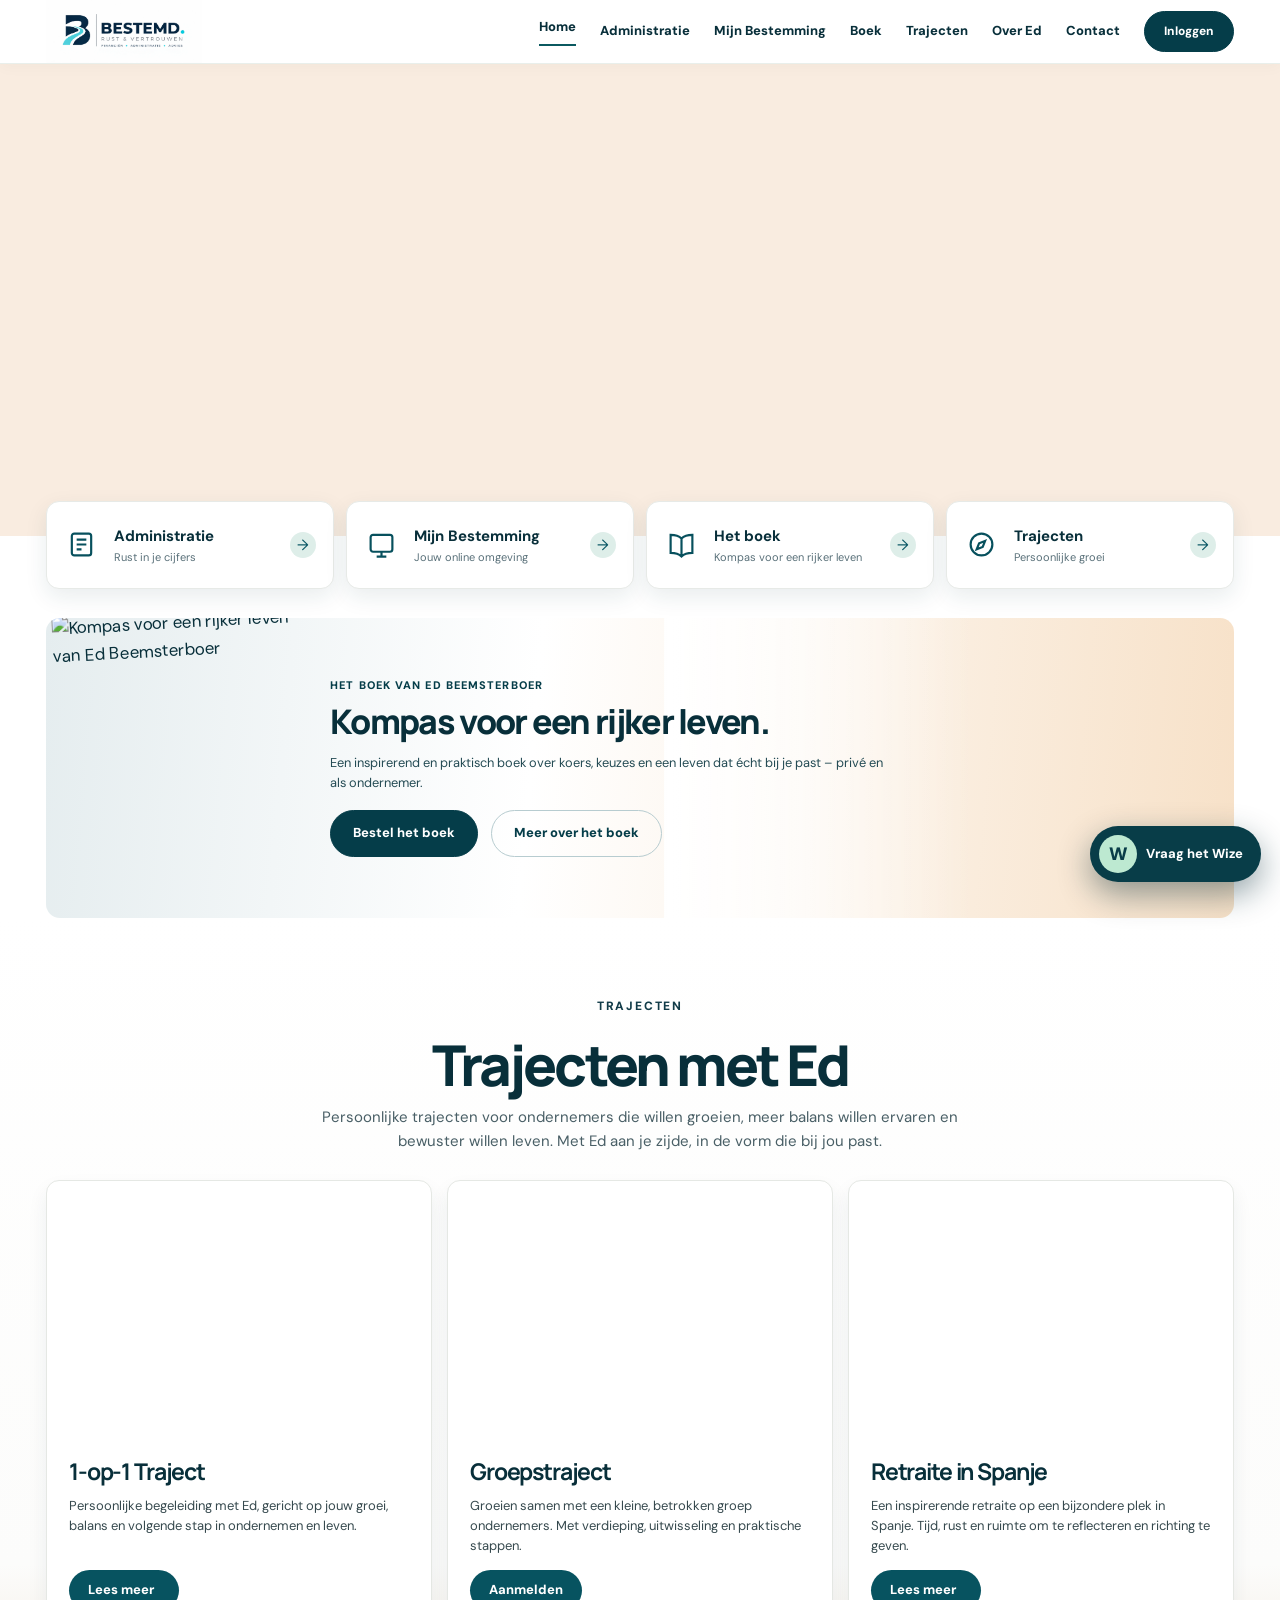
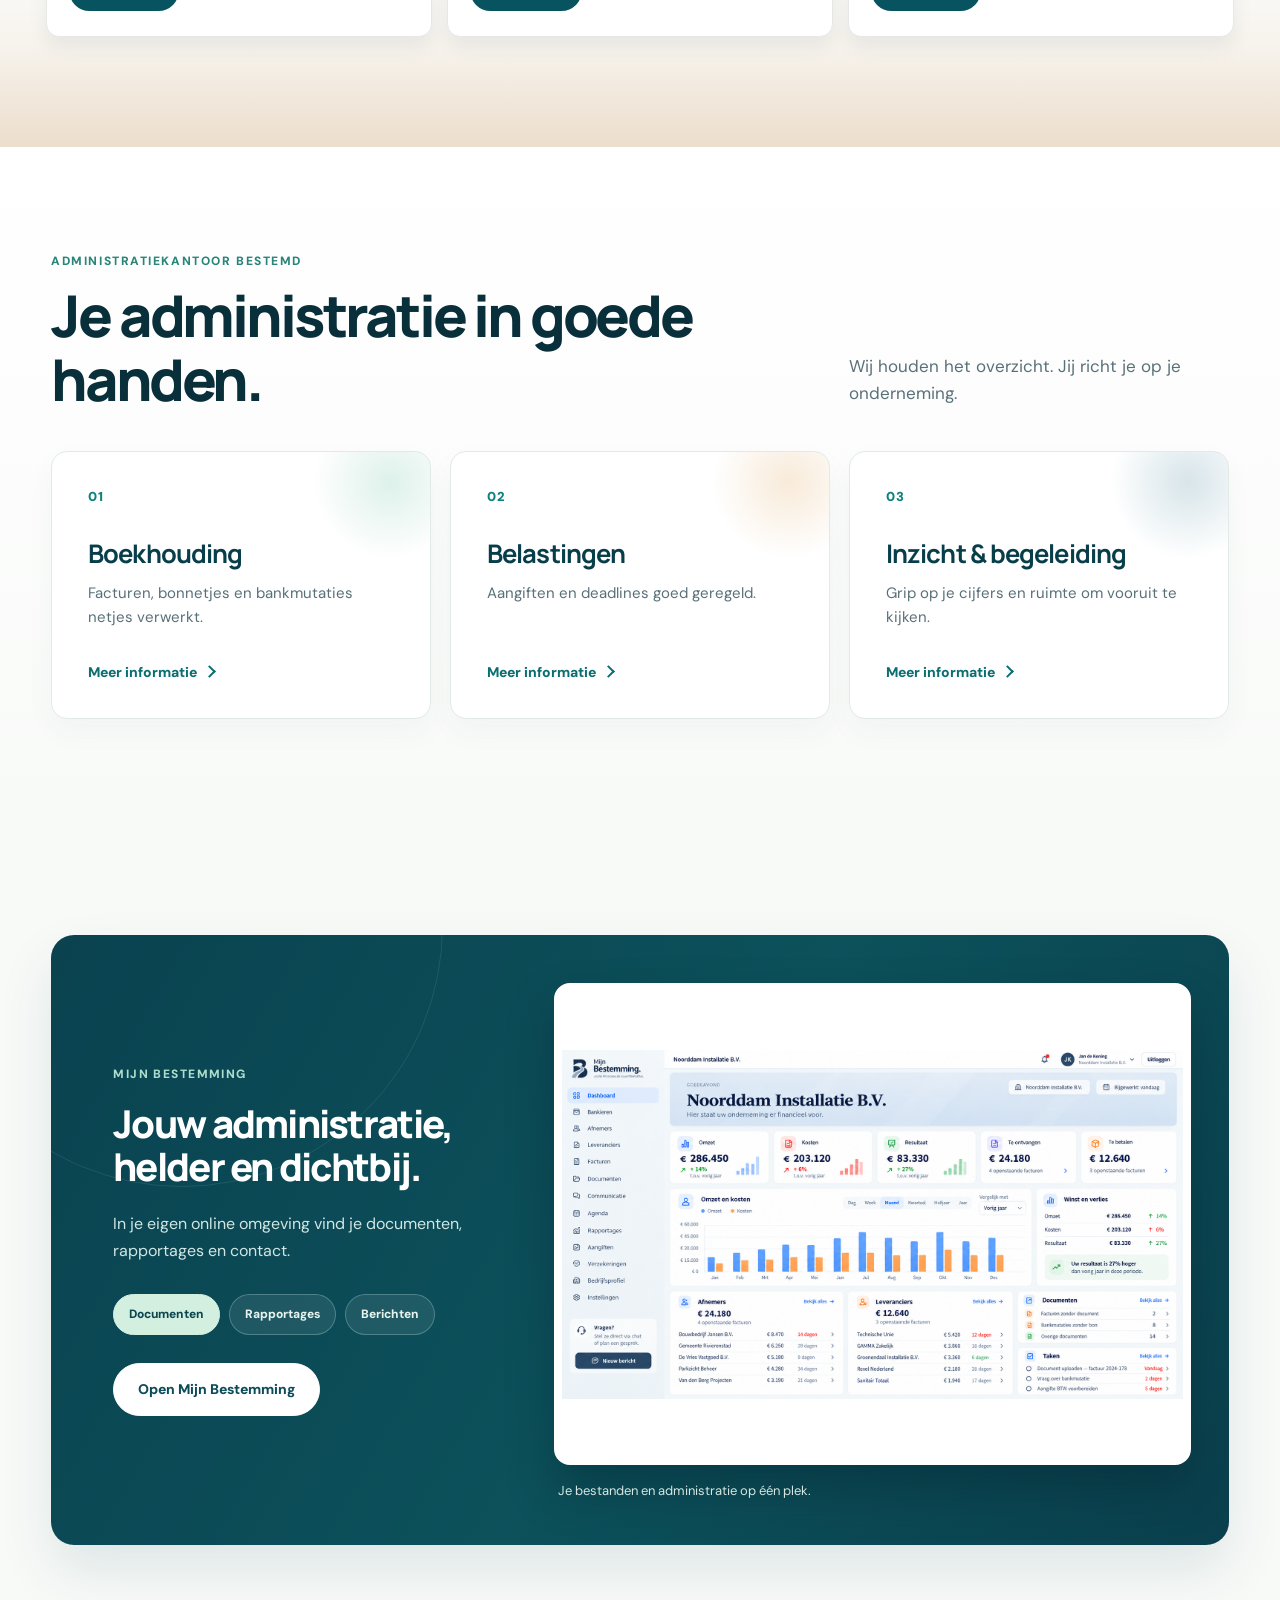
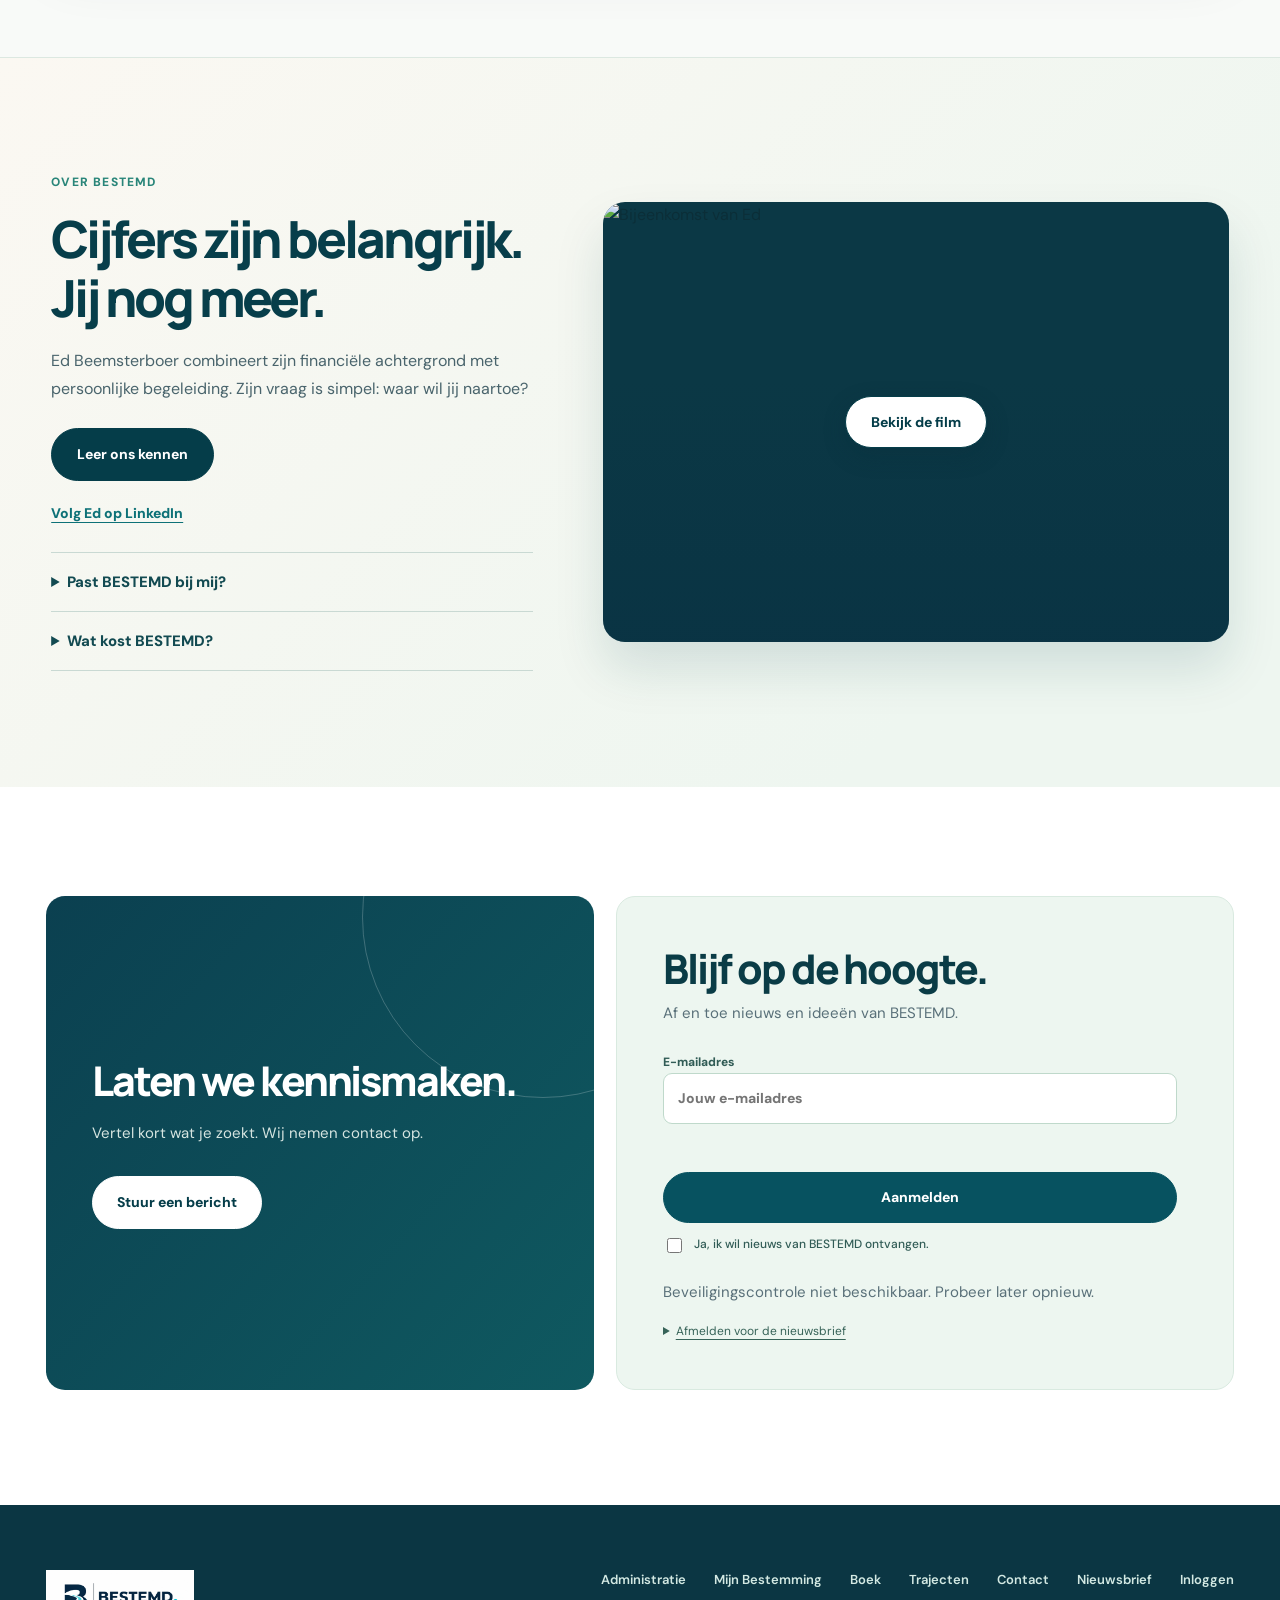
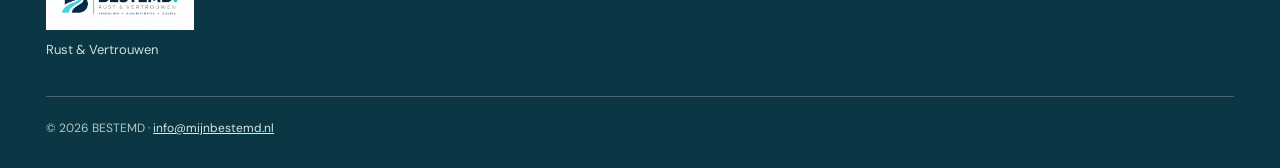
==== commit 78ef891d: "Apply cohesive premium styling to services, portal, Ed section and newsletter without changing funct" ====
--- a/index.html
+++ b/index.html
@@ -1,4 +1,4 @@
-<!doctype html><html lang="nl"><head><meta charset="utf-8"><meta name="viewport" content="width=device-width, initial-scale=1"><meta name="theme-color" content="#073744"><title>BESTEMD — Rust &amp; Vertrouwen</title><meta name="description" content="BESTEMD helpt ondernemers met administratie, inzicht en persoonlijke begeleiding. Meer rust in je onderneming."><link rel="canonical" href="https://mijnbestemd.nl/"><link rel="icon" href="assets/bestemd-icon.png" type="image/png"><meta name="bestemd-turnstile-sitekey" content="0x4AAAAAAFpT-skt1iIyGuh1"><link rel="stylesheet" href="bestemd-next.css?v=20261112-5"><link rel="stylesheet" href="approved-layout.css?v=20261112-8"><link rel="stylesheet" href="reference-20261112.css?v=20261112-no-overlay-final"><link rel="stylesheet" href="hero-approved-final.css?v=20261112-hero-approved-1"></head><body>
+<!doctype html><html lang="nl"><head><meta charset="utf-8"><meta name="viewport" content="width=device-width, initial-scale=1"><meta name="theme-color" content="#073744"><title>BESTEMD — Rust &amp; Vertrouwen</title><meta name="description" content="BESTEMD helpt ondernemers met administratie, inzicht en persoonlijke begeleiding. Meer rust in je onderneming."><link rel="canonical" href="https://mijnbestemd.nl/"><link rel="icon" href="assets/bestemd-icon.png" type="image/png"><meta name="bestemd-turnstile-sitekey" content="0x4AAAAAAFpT-skt1iIyGuh1"><link rel="stylesheet" href="bestemd-next.css?v=20261112-5"><link rel="stylesheet" href="approved-layout.css?v=20261112-8"><link rel="stylesheet" href="reference-20261112.css?v=20261112-traject-foto-fix"><link rel="stylesheet" href="hero-approved-final.css?v=20261112-hero-approved-1"><link rel="stylesheet" href="lower-page-redesign.css?v=20261112-1"></head><body>
 <header class="site-header"><div class="shell navbar"><a href="/" class="logo" aria-label="BESTEMD homepage"><img src="assets/logo.webp" alt="BESTEMD" width="162"></a><button class="nav-toggle" type="button" data-nav-toggle aria-expanded="false" aria-controls="main-nav">Menu</button><nav class="navigation" id="main-nav" data-nav aria-label="Hoofdnavigatie"><a href="#boven">Home</a><a href="#diensten">Administratie</a><a href="#portaal">Mijn Bestemming</a><a href="boek.html">Boek</a><a href="#trajecten">Trajecten</a><a href="#over">Over Ed</a><a href="contact.html">Contact</a><a class="pill" href="https://app.mijnbestemd.nl/">Inloggen</a></nav></div></header>
 <main id="boven">
 <section class="reference-hero" aria-labelledby="hero-title">
--- a/reference-20261112.css
+++ b/reference-20261112.css
@@ -150,3 +150,15 @@
   .hero-photo{background:none!important;mask-image:none!important;-webkit-mask-image:none!important}
   .hero-photo img{display:block!important;height:100%;width:100%;object-fit:contain;object-position:right bottom}
 }
+
+/* Trajectory cards: crop ONLY the three photographic windows from the
+   1055x1491 source (image windows at y=942..1150). No embedded page text. */
+.path-card .path-image{
+  background-size:346% auto!important;
+  background-repeat:no-repeat!important;
+  background-position-y:73.2%!important;
+  overflow:hidden;
+}
+.path-card:nth-child(1) .path-image{background-position-x:5.8%!important}
+.path-card:nth-child(2) .path-image{background-position-x:50%!important}
+.path-card:nth-child(3) .path-image{background-position-x:94.2%!important}
--- a/lower-page-redesign.css
+++ b/lower-page-redesign.css
@@ -0,0 +1,123 @@
+/* BESTEMD — seamless lower-page visual system, matching the approved hero.
+   Scope: services, portal, about, contact/newsletter, footer. Hero, book, trajectory
+   artwork and form behaviors remain untouched. */
+:root{--lower-deep:#073f4b;--lower-teal:#0c5963;--lower-mist:#edf5f1;--lower-sand:#fbf7f0;--lower-text:#073e4a;--lower-line:#dbe8e4}
+#diensten,#portaal,#over,#contact,#nieuwsbrief{scroll-margin-top:92px}
+#diensten{position:relative;width:100%!important;max-width:none!important;margin:0!important;padding:105px max(4%,calc((100vw - 1320px)/2)) 112px!important;background:linear-gradient(180deg,#fff 0%,#f8faf8 100%)}
+#diensten>.intro{padding:0 0 39px!important;text-align:left;display:grid;grid-template-columns:minmax(0,1fr) minmax(260px,380px);column-gap:70px;align-items:end;max-width:1320px;margin-inline:auto}
+#diensten .intro .kicker{grid-column:1/-1;margin-bottom:12px;letter-spacing:.13em;font-size:12px}
+#diensten .intro h2{font-size:clamp(35px,4.5vw,62px);max-width:760px;line-height:1.12;letter-spacing:-.055em}
+#diensten .intro p{max-width:380px;margin:0 0 5px;font-size:17px;text-align:left;line-height:1.6}
+#diensten>.services{max-width:1320px;margin:auto;gap:19px}
+#diensten .service{position:relative;min-height:264px;padding:35px 36px;background:#fff;border:1px solid #e1eae7;border-radius:16px;box-shadow:0 12px 30px #0b494b0a;overflow:hidden;transition:transform .2s,box-shadow .2s,border-color .2s}
+#diensten .service:before{content:"";position:absolute;right:-40px;top:-50px;height:160px;width:160px;border-radius:50%;background:radial-gradient(circle,#c4e6db91,transparent 68%);pointer-events:none}
+#diensten .service:nth-child(2):before{background:radial-gradient(circle,#f1d7b583,transparent 68%)}
+#diensten .service:nth-child(3):before{background:radial-gradient(circle,#b5ced78a,transparent 68%)}
+#diensten .service:hover{transform:translateY(-5px);box-shadow:0 22px 38px #0b494b17;border-color:#a9cfc5}
+#diensten .service .service-num{font-size:13px;letter-spacing:.08em;color:#0f817d}
+#diensten .service h3{font-size:clamp(23px,2vw,28px);letter-spacing:-.035em;color:var(--lower-text);margin:20px 0 0}
+#diensten .service p{font-size:15px;line-height:1.6;margin:0 0 20px}
+#diensten .service a{font-size:14px;color:#0b6e70;display:inline-flex;align-items:center;gap:8px}
+#diensten .service a:after{content:"";border-right:2px solid currentColor;border-top:2px solid currentColor;width:7px;height:7px;transform:rotate(45deg)}
+#portaal{width:100%!important;max-width:none!important;padding:104px max(4%,calc((100vw - 1320px)/2)) 112px!important;margin:0!important;background:#f8faf8}
+#portaal>.feature{width:100%;max-width:1320px;margin:0 auto!important;min-height:540px;background:linear-gradient(120deg,#0a4250 0%,#0c515b 52%,#0a404d 100%);border-radius:23px;display:grid;grid-template-columns:.42fr .58fr;gap:14px;align-items:center;position:relative;overflow:hidden;box-shadow:0 26px 55px #0b444e1b}
+#portaal>.feature:before{content:"";position:absolute;width:520px;height:520px;border:1px solid #7ca7aa2d;border-radius:50%;top:-270px;left:-130px;pointer-events:none}
+#portaal .feature-copy{padding:60px 18px 60px 62px;position:relative;z-index:2}
+#portaal .feature-copy .kicker{font-size:12px;letter-spacing:.12em;margin-bottom:18px}
+#portaal .feature-copy h2{font-size:clamp(33px,3vw,48px);letter-spacing:-.045em;line-height:1.13;color:#fff;margin:0 0 21px}
+#portaal .feature-copy p{color:#d2e7e4;font-size:16px;line-height:1.7;max-width:360px}
+#portaal .feature-tabs{display:flex;flex-wrap:wrap;gap:9px;margin:30px 0 28px}
+#portaal .feature-tab{background:#ffffff15;border:1px solid #a5cbcd5c;border-radius:999px;padding:10px 15px;color:#e7f4ee;font-size:12px;font-weight:800}
+#portaal .feature-tab[aria-selected=true]{color:#0b4550;background:#d3efdf;border-color:#d3efdf}
+#portaal .feature-copy>.pill{background:#fff;color:#0b4c58!important;border-color:#fff}
+#portaal .feature-visual{padding:48px 38px 43px 0;position:relative;z-index:1}
+#portaal .feature-screen{background:#fff;display:grid;place-items:center;overflow:hidden;aspect-ratio:1.32;padding:0;border-radius:16px;border:8px solid #ffffff;box-shadow:0 25px 45px #031f2b59}
+#portaal .feature-screen img{width:100%;height:100%;max-height:unset;object-fit:contain;aspect-ratio:auto}
+#portaal .feature-caption{font-size:13px;padding:16px 4px 0;color:#d5e7e1}
+#over{background:linear-gradient(135deg,#fbf8f2,#eef6f0 78%);padding:116px 0!important;position:relative}
+#over:before{content:"";position:absolute;top:0;left:0;right:0;height:1px;background:#dce8e1}
+#over>.about-inner{width:min(1320px,calc(100% - 8%));grid-template-columns:.87fr 1.13fr;gap:70px;align-items:center}
+#over h2{font-size:clamp(37px,4vw,60px);line-height:1.14;letter-spacing:-.06em;color:var(--lower-text)}
+#over p{color:#49646c;font-size:16px;line-height:1.75;max-width:520px;margin:21px 0 25px}
+#over .pill{padding:14px 25px}
+#over .social-note{margin:20px 0 10px;font-size:14px}
+#over .social-note a{color:#0d7177;text-decoration:underline;text-underline-offset:4px}
+#over .faq-compact{margin-top:27px;max-width:520px;border-top:1px solid #c9d9d3}
+#over .faq-compact details{border-bottom-color:#c9d9d3;padding:17px 0}
+#over .faq-compact summary{font-size:15px;color:#124a51}
+#over .faq-compact p{font-size:14px;margin:11px 0 3px}
+#video{position:relative;align-self:stretch;display:flex;flex-direction:column;justify-content:center}
+#over .video-thumb{min-height:440px;border-radius:22px;box-shadow:0 27px 50px #0b454c21;overflow:hidden}
+#over .video-thumb img{opacity:1;filter:saturate(.9);transition:transform .5s}
+#over .video-thumb:after{content:"";position:absolute;inset:0;background:linear-gradient(0deg,#082e426f,transparent 60%);pointer-events:none}
+#over .video-thumb:hover img{transform:scale(1.03)}
+#over .video-thumb .pill{position:relative;z-index:2;box-shadow:0 8px 22px #092d3645}
+#over [data-video]{border-radius:16px;max-height:430px;background:#0a333e}
+#contact.cta-section{background:#fff;padding:109px 0 115px}
+#contact .cta-grid{max-width:1320px;grid-template-columns:.94fr 1.06fr;gap:22px}
+#contact .cta-card{min-height:390px;padding:48px 46px;border-radius:19px;position:relative;overflow:hidden}
+#contact .cta-card:first-child{background:linear-gradient(132deg,#0b4050,#0f5960);display:flex;align-items:flex-start;justify-content:center;flex-direction:column}
+#contact .cta-card:first-child:before{content:"";position:absolute;width:360px;height:360px;right:-130px;top:-160px;border:1px solid #ffffff36;border-radius:50%;pointer-events:none}
+#contact .cta-card h2{font-size:clamp(32px,3.2vw,47px);line-height:1.13;letter-spacing:-.05em;margin-bottom:8px;position:relative}
+#contact .cta-card p{font-size:15px;line-height:1.6;position:relative}
+#contact .cta-card:first-child .pill{position:relative;margin-top:8px}
+#contact .news-card{background:#edf6f0;border:1px solid #d9eae0;color:#0a3c46}
+#contact .news-card h2{color:#0a3c46}
+#nieuwsbrief .news-form{margin-top:28px;max-width:580px}
+#nieuwsbrief .news-form label{font-size:12px;font-weight:800;color:#315c56}
+#nieuwsbrief .news-form input[type=email]{height:51px;border:1px solid #bfd9cb;border-radius:9px;background:#fff;font-size:14px}
+#nieuwsbrief .news-form .pill{height:51px;background:#075260;border-color:#075260;white-space:nowrap}
+#nieuwsbrief .news-form .f-consent{font-size:12px;line-height:1.5;font-weight:500}
+#nieuwsbrief .news-form .f-consent input{flex-shrink:0}
+#nieuwsbrief details{margin-top:18px;color:#376358}
+#nieuwsbrief details summary{cursor:pointer;text-decoration:underline;text-underline-offset:4px}
+.footer{background:#0b3643;padding:65px 0 29px}
+.footer>.shell{max-width:1320px}
+.footer-inner{padding-bottom:28px;align-items:start}
+.footer img{width:178px;max-height:60px;object-fit:contain;object-position:left center}
+.footer p{font-size:13px;margin:10px 0 0;color:#d0e0db}
+.footer nav{gap:15px 28px;max-width:700px}
+.footer nav a{color:#d3e9e3;font-size:13px;font-weight:600}
+.footer nav a:hover{text-decoration:underline}
+.footer-note{margin-top:8px;padding-top:22px;color:#afc9c2;font-size:12px;border-color:#496670}
+.footer-note a{color:#d7e8e2}
+@media(max-width:970px){
+ #diensten>.intro{grid-template-columns:1fr;gap:15px}#diensten .intro p{max-width:610px}
+ #portaal>.feature{grid-template-columns:1fr 1.1fr}
+ #portaal .feature-copy{padding:43px 8px 43px 33px}
+ #portaal .feature-visual{padding:36px 24px 36px 0}
+ #over>.about-inner{gap:37px}
+}
+@media(max-width:750px){
+ #diensten,#portaal{padding:68px 18px!important}
+ #diensten .intro h2{font-size:clamp(34px,6vw,45px)}
+ #diensten .services{grid-template-columns:1fr}
+ #diensten .service{min-height:215px;padding:28px}
+ #portaal>.feature{grid-template-columns:1fr;gap:0}
+ #portaal .feature-copy{padding:38px 28px 10px}
+ #portaal .feature-copy h2{font-size:clamp(32px,6vw,44px)}
+ #portaal .feature-visual{padding:18px 22px 31px}
+ #portaal .feature-screen{aspect-ratio:1.55}
+ #over{padding:75px 0!important}
+ #over>.about-inner{grid-template-columns:1fr;width:calc(100% - 36px);gap:32px}
+ #over h2{font-size:clamp(35px,6.9vw,51px)}
+ #over .video-thumb{min-height:280px}
+ #contact.cta-section{padding:72px 0}
+ #contact .cta-grid{grid-template-columns:1fr}
+ #contact .cta-card{min-height:310px;padding:33px}
+ .footer{padding:50px 0 25px}
+}
+@media(max-width:460px){
+ #diensten .intro p{font-size:15px}
+ #portaal .feature-tabs{gap:5px}
+ #portaal .feature-tab{font-size:11px;padding:8px 11px}
+ #portaal .feature-visual{padding:15px}
+ #portaal .feature-screen{border-width:5px}
+ #contact .cta-card{padding:28px 23px}
+ #nieuwsbrief .news-form{grid-template-columns:1fr}
+ #nieuwsbrief .news-form .pill{width:100%}
+ #over .video-thumb{min-height:230px}
+}
+@media(prefers-reduced-motion:reduce){
+ #diensten .service,#over .video-thumb img{transition:none!important}
+}
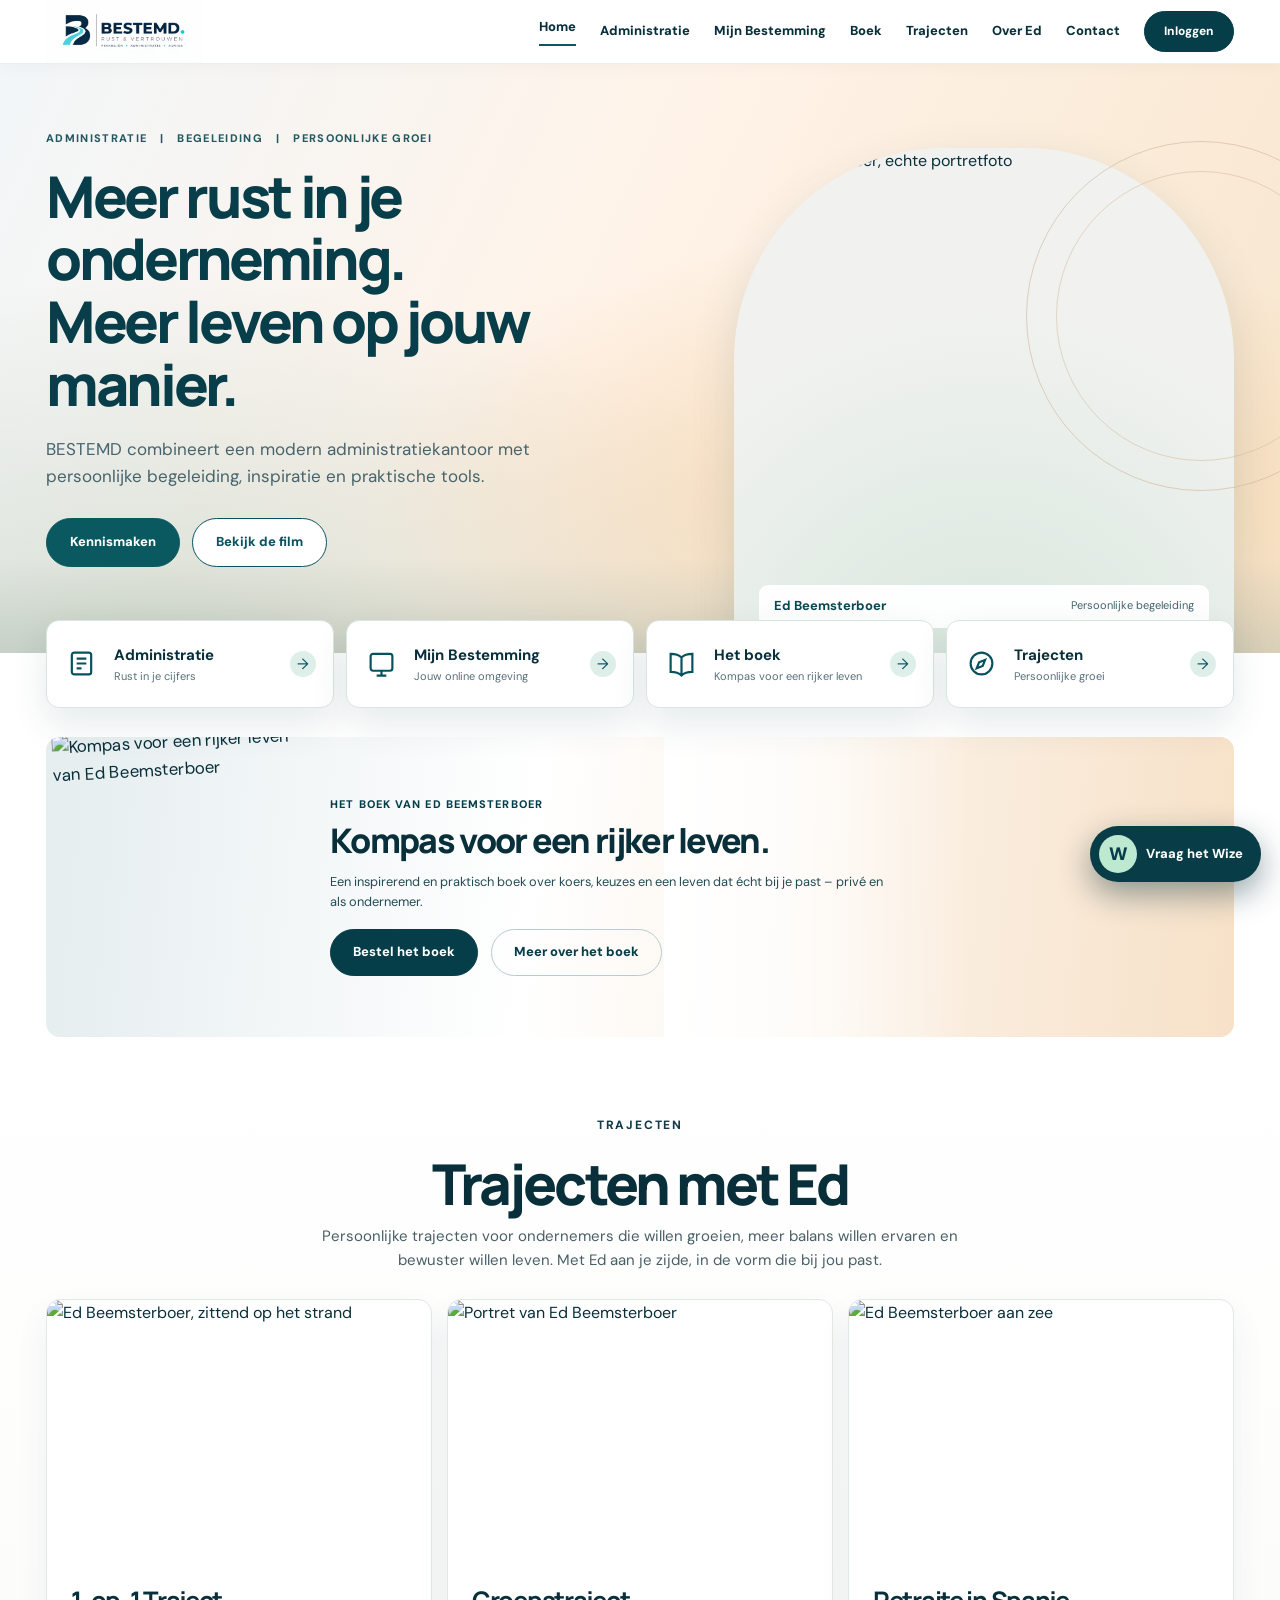
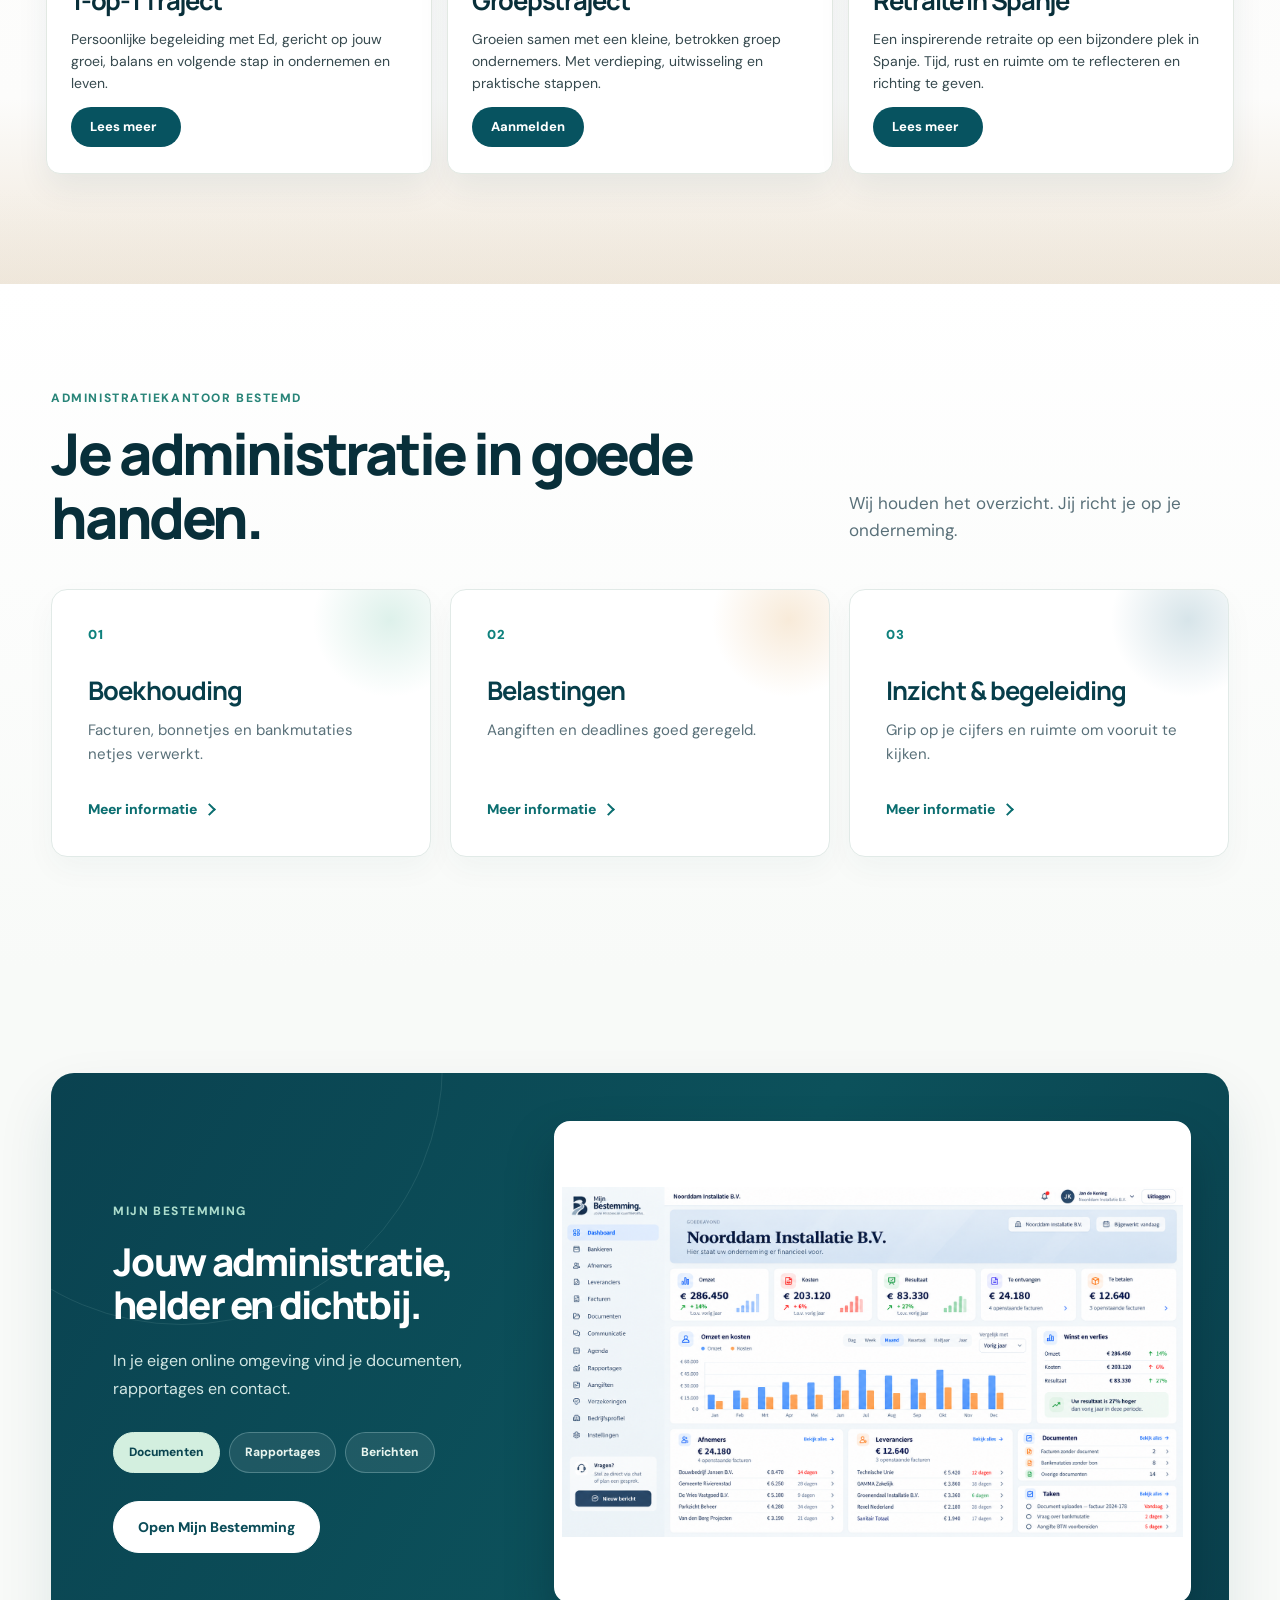
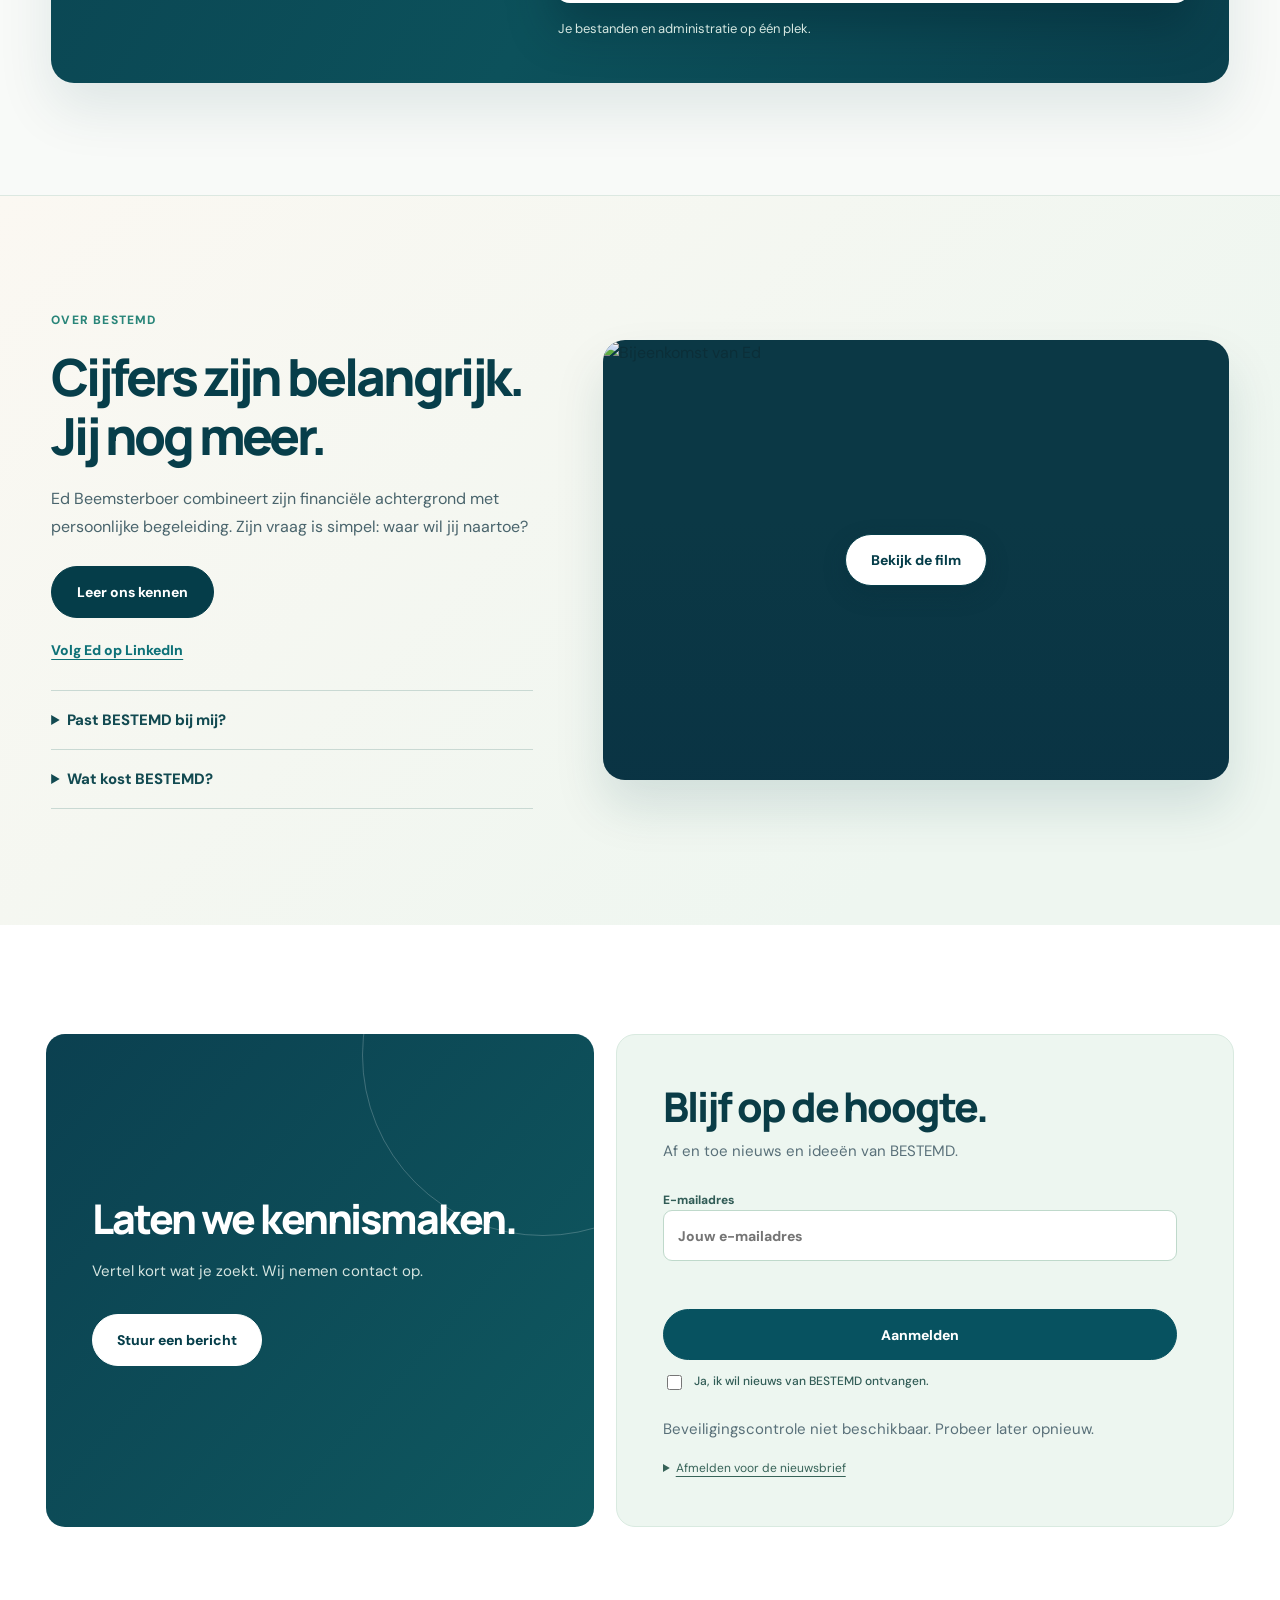
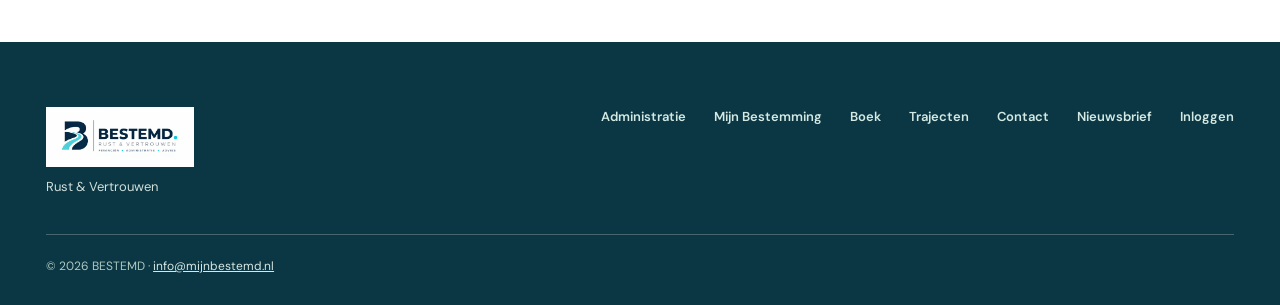
==== commit 679fe537: "Replace generated Ed imagery with three authentic user-supplied photos and responsive hero/trajector" ====
--- a/index.html
+++ b/index.html
@@ -1,24 +1,16 @@
-<!doctype html><html lang="nl"><head><meta charset="utf-8"><meta name="viewport" content="width=device-width, initial-scale=1"><meta name="theme-color" content="#073744"><title>BESTEMD — Rust &amp; Vertrouwen</title><meta name="description" content="BESTEMD helpt ondernemers met administratie, inzicht en persoonlijke begeleiding. Meer rust in je onderneming."><link rel="canonical" href="https://mijnbestemd.nl/"><link rel="icon" href="assets/bestemd-icon.png" type="image/png"><meta name="bestemd-turnstile-sitekey" content="0x4AAAAAAFpT-skt1iIyGuh1"><link rel="stylesheet" href="bestemd-next.css?v=20261112-5"><link rel="stylesheet" href="approved-layout.css?v=20261112-8"><link rel="stylesheet" href="reference-20261112.css?v=20261112-traject-foto-fix"><link rel="stylesheet" href="hero-approved-final.css?v=20261112-hero-approved-1"><link rel="stylesheet" href="lower-page-redesign.css?v=20261112-1"></head><body>
+<!doctype html><html lang="nl"><head><meta charset="utf-8"><meta name="viewport" content="width=device-width, initial-scale=1"><meta name="theme-color" content="#073744"><title>BESTEMD — Rust &amp; Vertrouwen</title><meta name="description" content="BESTEMD helpt ondernemers met administratie, inzicht en persoonlijke begeleiding. Meer rust in je onderneming."><link rel="canonical" href="https://mijnbestemd.nl/"><link rel="icon" href="assets/bestemd-icon.png" type="image/png"><meta name="bestemd-turnstile-sitekey" content="0x4AAAAAAFpT-skt1iIyGuh1"><link rel="stylesheet" href="bestemd-next.css?v=20261112-5"><link rel="stylesheet" href="approved-layout.css?v=20261112-8"><link rel="stylesheet" href="reference-20261112.css?v=20261112-traject-foto-fix"><link rel="stylesheet" href="lower-page-redesign.css?v=20261112-1"><link rel="stylesheet" href="ed-authentic-responsive.css?v=20261117-1"></head><body>
 <header class="site-header"><div class="shell navbar"><a href="/" class="logo" aria-label="BESTEMD homepage"><img src="assets/logo.webp" alt="BESTEMD" width="162"></a><button class="nav-toggle" type="button" data-nav-toggle aria-expanded="false" aria-controls="main-nav">Menu</button><nav class="navigation" id="main-nav" data-nav aria-label="Hoofdnavigatie"><a href="#boven">Home</a><a href="#diensten">Administratie</a><a href="#portaal">Mijn Bestemming</a><a href="boek.html">Boek</a><a href="#trajecten">Trajecten</a><a href="#over">Over Ed</a><a href="contact.html">Contact</a><a class="pill" href="https://app.mijnbestemd.nl/">Inloggen</a></nav></div></header>
 <main id="boven">
-<section class="reference-hero" aria-labelledby="hero-title">
-<div class="reference-art" aria-hidden="true"></div>
-<div class="reference-desktop" aria-hidden="false">
-<h1 id="hero-title" class="reference-screenreader">Meer rust in je onderneming. Meer leven op jouw manier.</h1>
-<p class="reference-screenreader">BESTEMD combineert een modern administratiekantoor met persoonlijke begeleiding, inspiratie en praktische tools. Voor ondernemers die willen groeien, in bedrijf én in leven.</p>
-<a class="reference-hotspot reference-hotspot--contact" href="contact.html" aria-label="Kennismaken met BESTEMD"></a>
-<a class="reference-hotspot reference-hotspot--video" href="#video" aria-label="Bekijk de film over BESTEMD"></a>
-</div>
-<div class="reference-mobile">
-<span class="kicker">Administratie | Begeleiding | Persoonlijke groei</span>
-<h2>Meer rust in je onderneming.<br>Meer leven op jouw manier.</h2>
+<section class="ed-hero" aria-labelledby="hero-title"><div class="shell">
+<div class="ed-hero-copy"><span class="kicker">Administratie &nbsp; | &nbsp; Begeleiding &nbsp; | &nbsp; Persoonlijke groei</span>
+<h1 id="hero-title">Meer rust in je onderneming.<br>Meer leven op jouw manier.</h1>
 <p>BESTEMD combineert een modern administratiekantoor met persoonlijke begeleiding, inspiratie en praktische tools.</p>
-<div class="hero-buttons"><a class="pill pill-soft" href="contact.html">Kennismaken</a><a class="pill pill-outline" href="#video">Bekijk de film</a></div>
-</div>
-</section>
+<div class="ed-hero-actions"><a class="pill pill-soft" href="contact.html">Kennismaken</a><a class="pill pill-outline" href="#video">Bekijk de film</a></div></div>
+<div class="ed-hero-portrait"><img src="https://d2ol7oe51mr4n9.cloudfront.net/user_3L1Dk2QcsFf7KL82FSvtUquBeEP/07ec42c6-eefd-46a2-822b-9f034f036c98.png" width="500" height="500" alt="Ed Beemsterboer, echte portretfoto" fetchpriority="high" decoding="async"><div class="ed-hero-person"><strong>Ed Beemsterboer</strong><small>Persoonlijke begeleiding</small></div></div><span class="ed-hero-photo-accent" aria-hidden="true"></span>
+</div></section>
 <div class="shortcut-wrap"><div class="shell shortcuts"><a class="shortcut" href="#diensten"><span class="shortcut-icon"><svg viewBox="0 0 24 24" aria-hidden="true"><rect x="4" y="3" width="16" height="18" rx="2"/><path d="M8 8h8M8 12h8M8 16h4"/></svg></span><span><strong>Administratie</strong><small>Rust in je cijfers</small></span><span class="shortcut-arrow" aria-hidden="true">→</span></a><a class="shortcut" href="#portaal"><span class="shortcut-icon"><svg viewBox="0 0 24 24" aria-hidden="true"><rect x="3" y="4" width="18" height="14" rx="2"/><path d="M8 22h8M12 18v4"/></svg></span><span><strong>Mijn Bestemming</strong><small>Jouw online omgeving</small></span><span class="shortcut-arrow" aria-hidden="true">→</span></a><a class="shortcut" href="#boek"><span class="shortcut-icon"><svg viewBox="0 0 24 24" aria-hidden="true"><path d="M12 7c-2-2-5-3-9-3v15c4 0 7 1 9 3 2-2 5-3 9-3V4c-4 0-7 1-9 3ZM12 7v15"/></svg></span><span><strong>Het boek</strong><small>Kompas voor een rijker leven</small></span><span class="shortcut-arrow" aria-hidden="true">→</span></a><a class="shortcut" href="#trajecten"><span class="shortcut-icon"><svg viewBox="0 0 24 24" aria-hidden="true"><circle cx="12" cy="12" r="9"/><path d="m15 9-2 5-5 2 2-5 5-2Z"/></svg></span><span><strong>Trajecten</strong><small>Persoonlijke groei</small></span><span class="shortcut-arrow" aria-hidden="true">→</span></a></div></div>
 <section class="shell" id="boek" aria-labelledby="boek-title"><div class="book-spotlight"><img src="https://destination-known.eu/wp-content/uploads/2026/03/boekmockup-e1773405723532.png" alt="Kompas voor een rijker leven van Ed Beemsterboer" loading="lazy"><div class="book-content"><span class="kicker">Het boek van Ed Beemsterboer</span><h2 id="boek-title">Kompas voor een rijker leven.</h2><p>Een inspirerend en praktisch boek over koers, keuzes en een leven dat écht bij je past – privé en als ondernemer.</p><div class="book-info"><a href="boek.html" class="pill">Bestel het boek</a><a href="https://destination-known.eu/kompas-voor-een-rijker-leven/" target="_blank" rel="noopener noreferrer" class="pill pill-outline">Meer over het boek</a><small>Online betalen volgt later.</small></div></div></div></section>
-<section class="section path-section" id="trajecten"><div class="shell"><div class="paths-header"><span class="kicker">Trajecten</span><h2>Trajecten met Ed</h2><p>Persoonlijke trajecten voor ondernemers die willen groeien, meer balans willen ervaren en bewuster willen leven. Met Ed aan je zijde, in de vorm die bij jou past.</p></div><div class="path-grid"><article class="path-card"><div class="path-image" role="img" aria-label="Ed in gesprek tijdens persoonlijke begeleiding"></div><div class="path-copy"><h3>1-op-1 Traject</h3><p>Persoonlijke begeleiding met Ed, gericht op jouw groei, balans en volgende stap in ondernemen en leven.</p><a href="trajecten.html?training=1-op-1%20traject">Lees meer</a></div></article><article class="path-card"><div class="path-image" role="img" aria-label="Ed tijdens een groepsgesprek"></div><div class="path-copy"><h3>Groepstraject</h3><p>Groeien samen met een kleine, betrokken groep ondernemers. Met verdieping, uitwisseling en praktische stappen.</p><a href="trajecten.html?training=Groepstraject">Aanmelden</a></div></article><article class="path-card"><div class="path-image" role="img" aria-label="Ed in Spanje"></div><div class="path-copy"><h3>Retraite in Spanje</h3><p>Een inspirerende retraite op een bijzondere plek in Spanje. Tijd, rust en ruimte om te reflecteren en richting te geven.</p><a href="trajecten.html?training=Vier%20dagen%20in%20Spanje">Lees meer</a></div></article></div></div></section>
+<section class="section path-section" id="trajecten"><div class="shell"><div class="paths-header"><span class="kicker">Trajecten</span><h2>Trajecten met Ed</h2><p>Persoonlijke trajecten voor ondernemers die willen groeien, meer balans willen ervaren en bewuster willen leven. Met Ed aan je zijde, in de vorm die bij jou past.</p></div><div class="path-grid"><article class="path-card"><div class="path-image"><img src="https://d2ol7oe51mr4n9.cloudfront.net/user_3L1Dk2QcsFf7KL82FSvtUquBeEP/a15250de-07ae-46f1-b214-07ae0f2552b3.png" alt="Ed Beemsterboer, zittend op het strand" width="1003" height="1505" loading="lazy" decoding="async"></div><div class="path-copy"><h3>1-op-1 Traject</h3><p>Persoonlijke begeleiding met Ed, gericht op jouw groei, balans en volgende stap in ondernemen en leven.</p><a href="trajecten.html?training=1-op-1%20traject">Lees meer</a></div></article><article class="path-card"><div class="path-image"><img src="https://d2ol7oe51mr4n9.cloudfront.net/user_3L1Dk2QcsFf7KL82FSvtUquBeEP/07ec42c6-eefd-46a2-822b-9f034f036c98.png" alt="Portret van Ed Beemsterboer" width="500" height="500" loading="lazy" decoding="async"></div><div class="path-copy"><h3>Groepstraject</h3><p>Groeien samen met een kleine, betrokken groep ondernemers. Met verdieping, uitwisseling en praktische stappen.</p><a href="trajecten.html?training=Groepstraject">Aanmelden</a></div></article><article class="path-card"><div class="path-image"><img src="https://d2ol7oe51mr4n9.cloudfront.net/user_3L1Dk2QcsFf7KL82FSvtUquBeEP/8a691a4d-3970-41e4-a272-97a4c1b04f83.png" alt="Ed Beemsterboer aan zee" width="1003" height="1505" loading="lazy" decoding="async"></div><div class="path-copy"><h3>Retraite in Spanje</h3><p>Een inspirerende retraite op een bijzondere plek in Spanje. Tijd, rust en ruimte om te reflecteren en richting te geven.</p><a href="trajecten.html?training=Vier%20dagen%20in%20Spanje">Lees meer</a></div></article></div></div></section>
 <section class="shell" id="diensten"><div class="intro"><span class="kicker">Administratiekantoor BESTEMD</span><h2>Je administratie in goede handen.</h2><p>Wij houden het overzicht. Jij richt je op je onderneming.</p></div><div class="services"><article class="service"><span class="service-num">01</span><h3>Boekhouding</h3><p>Facturen, bonnetjes en bankmutaties netjes verwerkt.</p><a href="contact.html">Meer informatie</a></article><article class="service"><span class="service-num">02</span><h3>Belastingen</h3><p>Aangiften en deadlines goed geregeld.</p><a href="contact.html">Meer informatie</a></article><article class="service"><span class="service-num">03</span><h3>Inzicht &amp; begeleiding</h3><p>Grip op je cijfers en ruimte om vooruit te kijken.</p><a href="contact.html">Meer informatie</a></article></div></section>
 <section class="shell" id="portaal" aria-labelledby="portal-title"><div class="feature"><div class="feature-copy"><span class="kicker" style="color:#adddcd">Mijn Bestemming</span><h2 id="portal-title">Jouw administratie, helder en dichtbij.</h2><p>In je eigen online omgeving vind je documenten, rapportages en contact.</p><div class="feature-tabs" role="tablist" aria-label="Onderdelen van Mijn Bestemming"><button class="feature-tab" type="button" role="tab" data-feature-tab aria-selected="true">Documenten</button><button class="feature-tab" type="button" role="tab" data-feature-tab aria-selected="false">Rapportages</button><button class="feature-tab" type="button" role="tab" data-feature-tab aria-selected="false">Berichten</button></div><a class="pill pill-light" href="https://app.mijnbestemd.nl/">Open Mijn Bestemming</a></div><div class="feature-visual"><div class="feature-screen"><img src="assets/portal-preview.png" width="1672" height="941" alt="Voorbeeld van het klantportaal Mijn Bestemming" loading="lazy"></div><div class="feature-caption" data-feature-caption>Je bestanden en administratie op één plek.</div></div></div></section>
 
--- a/ed-authentic-responsive.css
+++ b/ed-authentic-responsive.css
@@ -0,0 +1,95 @@
+/* BESTEMD authentic photo design. All photographs supplied by the client.
+   This stylesheet replaces the screenshot hero and trajectory image crops. */
+:root{--ed-ink:#073e49;--ed-cream:#fff8f1;--ed-sage:#dcefe7}
+html{scroll-padding-top:78px}
+.ed-hero{
+  position:relative;isolation:isolate;background:linear-gradient(115deg,#f2f6f8 0%,#fff3e8 47%,#f7e5cc 100%);
+  min-height:560px;overflow:hidden
+}
+.ed-hero:before{content:"";position:absolute;inset:0;z-index:0;pointer-events:none;
+  background:radial-gradient(ellipse at 72% 74%,#ecba7b65,transparent 43%),
+  radial-gradient(ellipse at 12% 100%,#a8c0ae66,transparent 45%)}
+.ed-hero:after{content:"";position:absolute;z-index:0;inset:auto 0 0;height:94px;
+  pointer-events:none;background:linear-gradient(0deg,#8a9d8d47,transparent)}
+.ed-hero>.shell{position:relative;z-index:1;display:grid;grid-template-columns:1.13fr .87fr;align-items:center;gap:clamp(20px,3vw,56px);min-height:560px}
+.ed-hero-copy{padding:66px 0 86px;align-self:center}
+.ed-hero-copy .kicker{font-size:11px;letter-spacing:.12em;color:#225960;margin-bottom:17px}
+.ed-hero-copy h1{font-size:clamp(41px,4.5vw,68px);line-height:1.09;letter-spacing:-.058em;color:var(--ed-ink);max-width:750px;margin:0 0 20px}
+.ed-hero-copy>p{font-size:17px;color:#47636c;line-height:1.62;max-width:510px}
+.ed-hero-actions{display:flex;flex-wrap:wrap;gap:12px;margin-top:27px}
+.ed-hero-actions .pill{padding:13px 23px;font-size:13px;border-radius:999px}
+.ed-hero-actions .pill-outline{color:#0b5260!important;border-color:#0b5260;background:#fff}
+.ed-hero-portrait{position:relative;align-self:end;height:min(505px,43vw);min-height:385px;display:grid;align-items:end;overflow:hidden;
+  border-radius:42% 42% 14px 14px;background:#f1f2f0;
+  box-shadow:0 17px 46px #123e4820;isolation:isolate}
+.ed-hero-portrait:before{content:"";position:absolute;inset:0;z-index:0;pointer-events:none;
+  background:radial-gradient(circle at 50% 110%,#d6e6db,transparent 65%)}
+.ed-hero-portrait img{position:relative;z-index:1;width:100%;height:100%;object-fit:cover;object-position:50% 20%;
+  filter:none;max-width:none;display:block}
+.ed-hero-person{position:absolute;z-index:2;bottom:25px;right:25px;left:25px;padding:10px 14px;
+  border:1px solid #ffffff99;border-radius:9px;background:#fffffff0;backdrop-filter:blur(8px);
+  color:#0a4851;display:flex;align-items:center;justify-content:space-between;gap:16px}
+.ed-hero-person strong{font-size:13px;white-space:nowrap}
+.ed-hero-person small{font-size:11px;color:#41646c;text-align:right}
+.ed-hero .ed-hero-photo-accent{position:absolute;z-index:0;top:13%;right:-12%;width:350px;height:350px;
+  border:1px solid #d0b69a9c;border-radius:50%;pointer-events:none}
+.ed-hero .ed-hero-photo-accent:after{content:"";position:absolute;inset:29px;border:1px solid #d0b69a80;border-radius:50%}
+.shortcut-wrap{margin-top:-33px!important;position:relative;z-index:8}
+.shortcut{border:1px solid #d9e5df;box-shadow:0 16px 36px #1441481b}
+.ed-path-photo{width:100%;height:100%;object-fit:cover;display:block}
+.path-section .path-image{aspect-ratio:1.45!important;height:auto!important;position:relative;background:none!important;background-image:none!important;
+  overflow:hidden;border-radius:13px 13px 0 0}
+.path-section .path-image img{width:100%;height:100%;max-width:none;aspect-ratio:1.45;object-fit:cover;display:block}
+.path-section .path-card:nth-child(1) .path-image img{object-position:50% 52%}
+.path-section .path-card:nth-child(2) .path-image img{object-position:50% 20%}
+.path-section .path-card:nth-child(3) .path-image img{object-position:50% 51%}
+.path-section .path-card{overflow:hidden;background:#fff;border:1px solid #e2e9e3;border-radius:14px;box-shadow:0 14px 32px #143c4712}
+.path-section .path-copy{padding:22px 24px 26px}
+.path-section .path-copy h3{font-size:clamp(21px,2vw,28px)}
+.path-section .path-copy p{font-size:14px;line-height:1.6}
+.path-section .path-image:after{content:none!important}
+.path-section:after{background:linear-gradient(to top,#e8e5dcad,transparent)!important}
+#over .video-thumb img{object-position:50% 35%}
+@media(max-width:1000px){
+ .ed-hero>.shell{grid-template-columns:1.05fr .95fr}
+ .ed-hero-copy h1{font-size:clamp(39px,4.6vw,55px)}
+ .ed-hero-portrait{height:440px;min-height:350px}
+}
+@media(max-width:760px){
+ .ed-hero{min-height:0}
+ .ed-hero>.shell{grid-template-columns:1fr;gap:18px;min-height:0}
+ .ed-hero-copy{padding:52px 0 0;align-self:start}
+ .ed-hero-copy h1{font-size:clamp(41px,7vw,57px);max-width:650px;margin-bottom:16px}
+ .ed-hero-copy>p{max-width:620px;font-size:16px}
+ .ed-hero-actions{margin-top:23px}
+ .ed-hero-portrait{width:min(530px,100%);height:390px;min-height:0;align-self:center;justify-self:center;margin:6px 0 0;
+   border-radius:42% 42% 10px 10px}
+ .ed-hero-photo-accent{display:none}
+ .shortcut-wrap{margin-top:-12px!important}
+ .path-section .path-grid{grid-template-columns:1fr!important;max-width:550px;margin:auto}
+ .path-section .path-image{aspect-ratio:1.55!important}
+ .path-section .path-image img{aspect-ratio:1.55}
+ .path-section .path-card{max-width:550px}
+ #portaal .feature-tabs{display:flex;flex-wrap:wrap}
+ #over .video-thumb{width:100%}
+}
+@media(max-width:470px){
+ .ed-hero>.shell{width:calc(100% - 34px)}
+ .ed-hero-copy{padding:37px 0 0}
+ .ed-hero-copy .kicker{font-size:10px}
+ .ed-hero-copy h1{font-size:clamp(36px,9.5vw,45px)}
+ .ed-hero-copy>p{font-size:14px}
+ .ed-hero-actions{gap:9px}
+ .ed-hero-actions .pill{font-size:12px;padding:12px 15px}
+ .ed-hero-portrait{height:315px;width:min(100%,375px)}
+ .ed-hero-person{left:14px;right:14px;bottom:13px;padding:8px 10px}
+ .ed-hero-person strong{font-size:12px}
+ .ed-hero-person small{font-size:10px}
+ .shortcuts{grid-template-columns:repeat(2,minmax(0,1fr))!important}
+ .shortcut{min-height:95px}
+ .path-section .path-image,.path-section .path-image img{aspect-ratio:1.22!important}
+ #diensten{padding-inline:17px!important}
+ #portaal{padding-inline:17px!important}
+ #over>.about-inner{width:calc(100% - 34px)}
+ .cta-grid{grid-template-columns:1fr!important}
+}
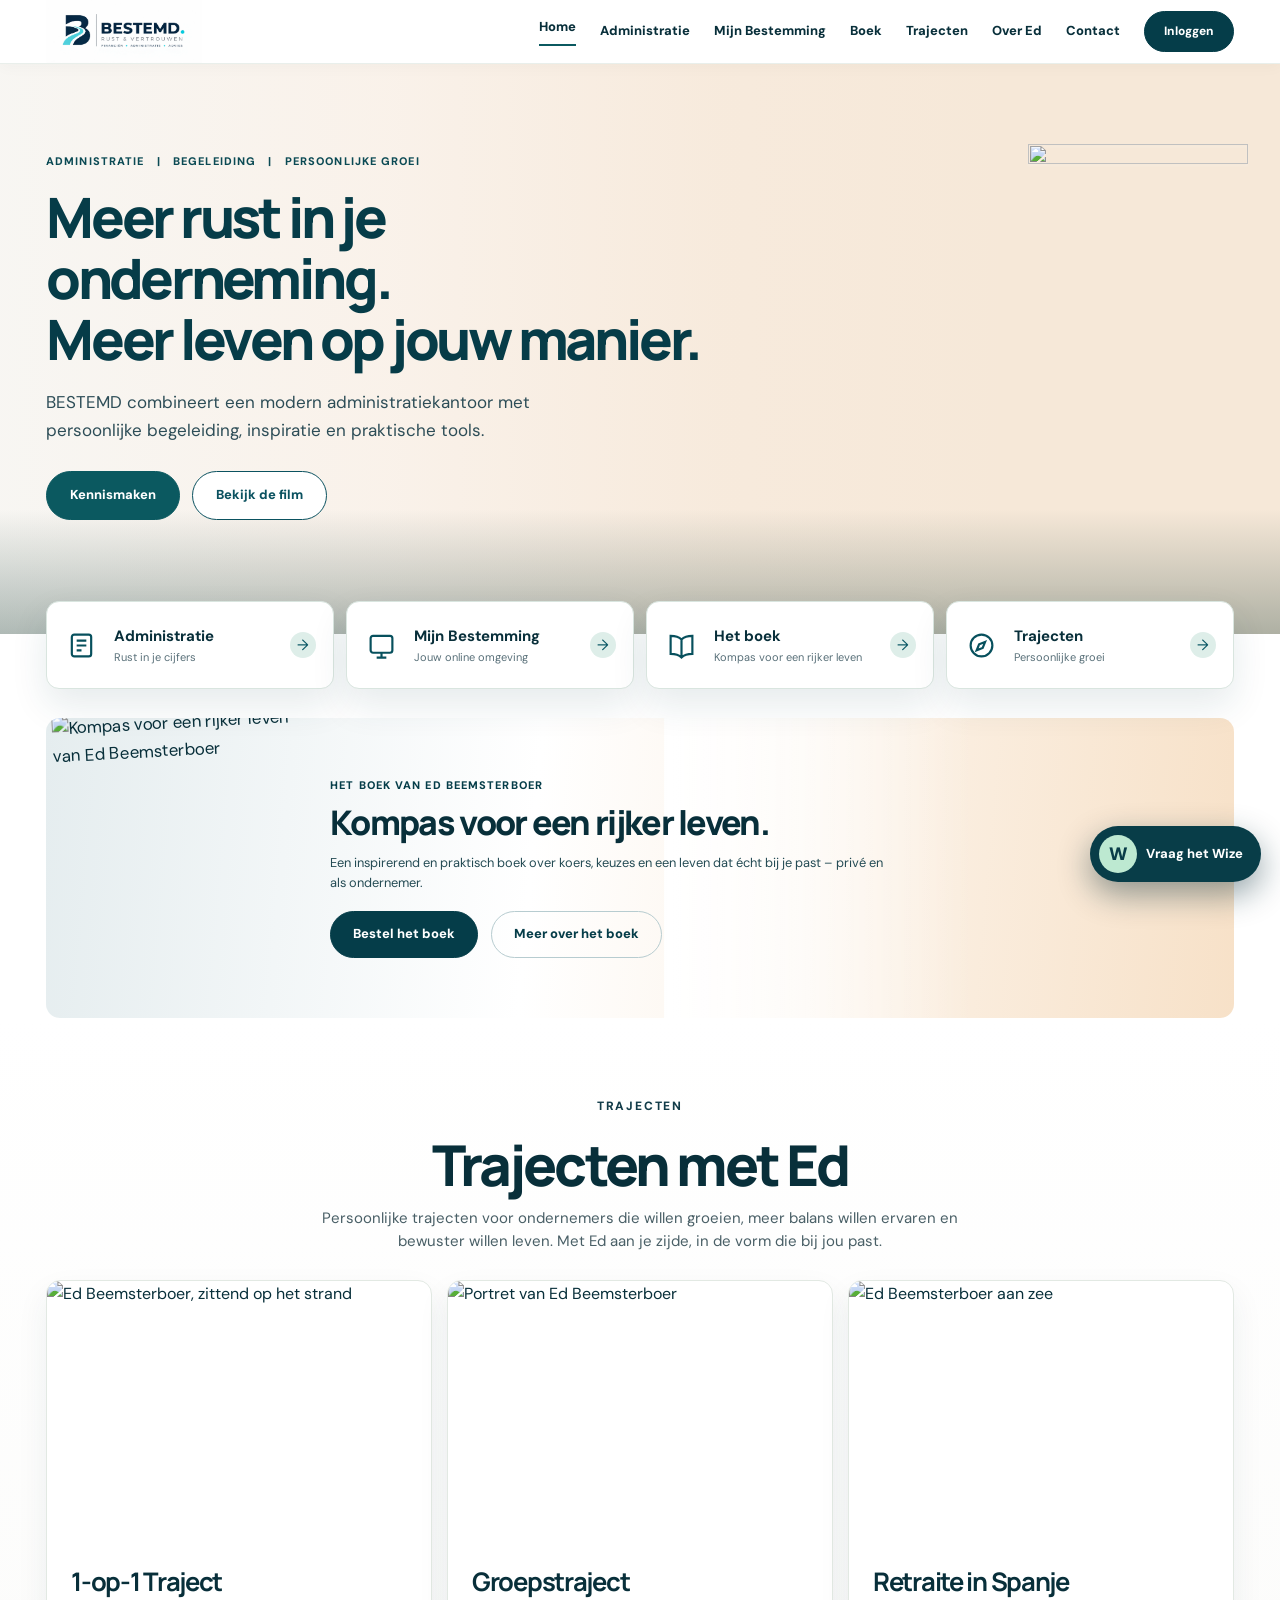
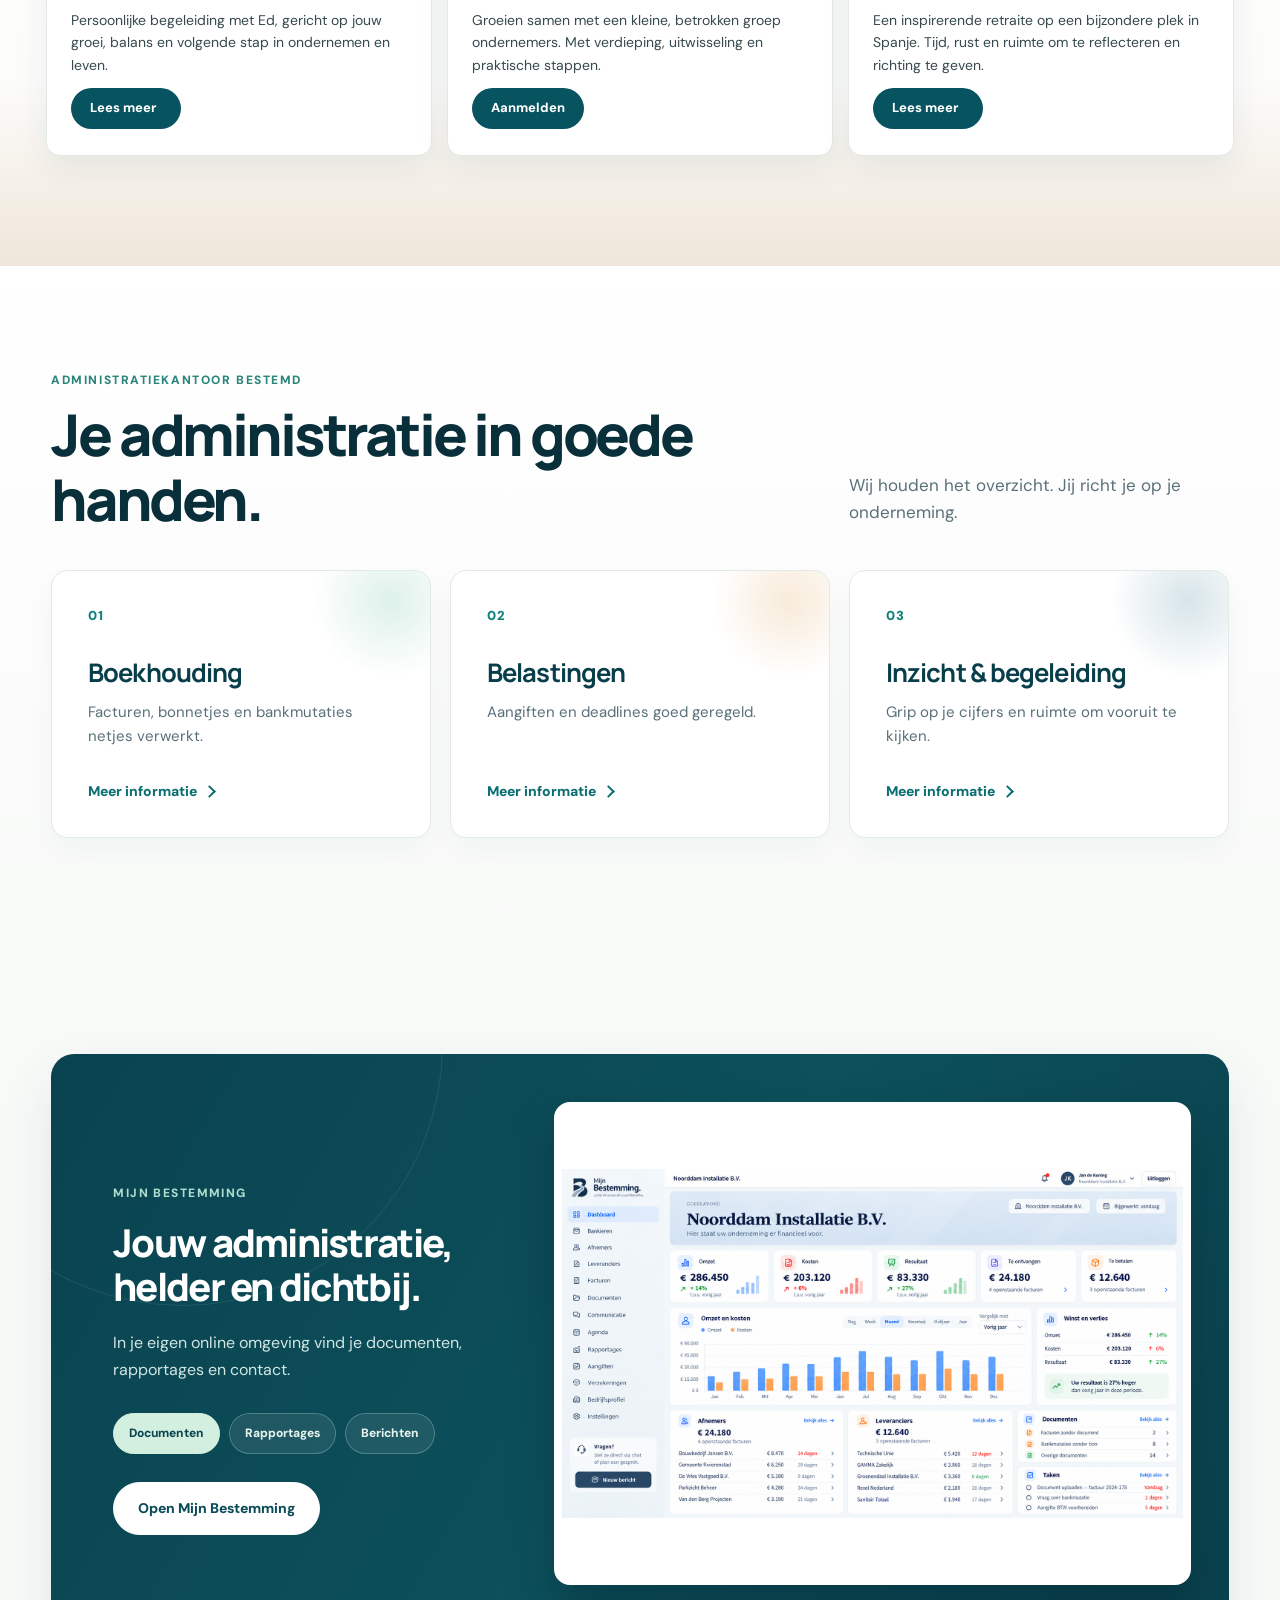
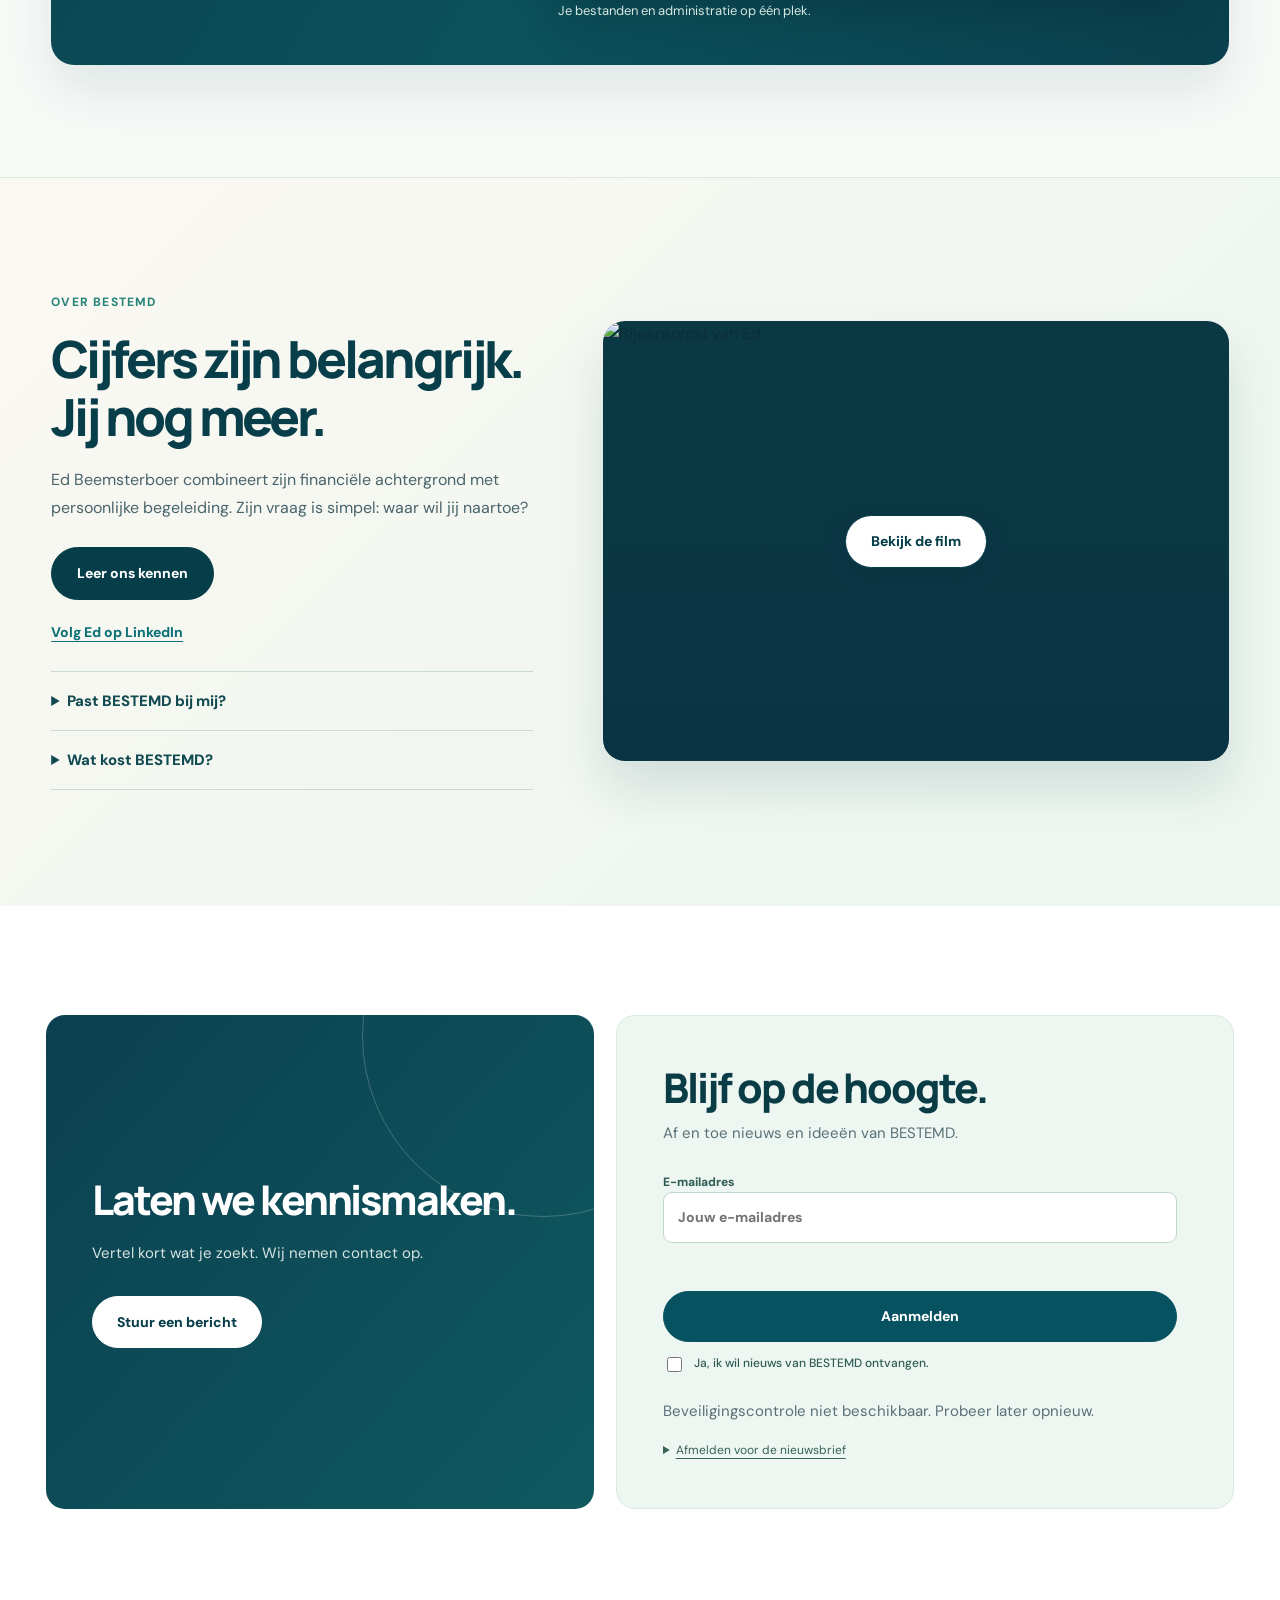
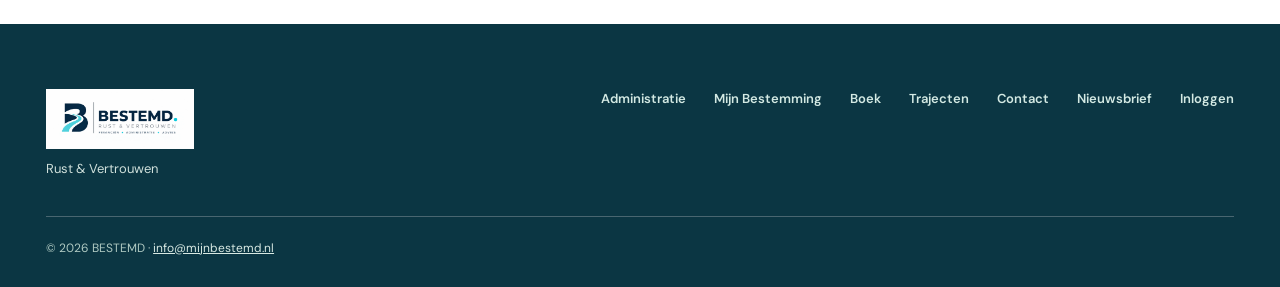
==== commit 3272b7be: "Publish Ed handwritten signature next to genuine portrait on desktop and mobile" ====
--- a/index.html
+++ b/index.html
@@ -1,4 +1,4 @@
-<!doctype html><html lang="nl"><head><meta charset="utf-8"><meta name="viewport" content="width=device-width, initial-scale=1"><meta name="theme-color" content="#073744"><title>BESTEMD — Rust &amp; Vertrouwen</title><meta name="description" content="BESTEMD helpt ondernemers met administratie, inzicht en persoonlijke begeleiding. Meer rust in je onderneming."><link rel="canonical" href="https://mijnbestemd.nl/"><link rel="icon" href="assets/bestemd-icon.png" type="image/png"><meta name="bestemd-turnstile-sitekey" content="0x4AAAAAAFpT-skt1iIyGuh1"><link rel="stylesheet" href="bestemd-next.css?v=20261112-5"><link rel="stylesheet" href="approved-layout.css?v=20261112-8"><link rel="stylesheet" href="reference-20261112.css?v=20261112-traject-foto-fix"><link rel="stylesheet" href="lower-page-redesign.css?v=20261112-1"><link rel="stylesheet" href="ed-authentic-responsive.css?v=20261117-1"></head><body>
+<!doctype html><html lang="nl"><head><meta charset="utf-8"><meta name="viewport" content="width=device-width, initial-scale=1"><meta name="theme-color" content="#073744"><title>BESTEMD — Rust &amp; Vertrouwen</title><meta name="description" content="BESTEMD helpt ondernemers met administratie, inzicht en persoonlijke begeleiding. Meer rust in je onderneming."><link rel="canonical" href="https://mijnbestemd.nl/"><link rel="icon" href="assets/bestemd-icon.png" type="image/png"><meta name="bestemd-turnstile-sitekey" content="0x4AAAAAAFpT-skt1iIyGuh1"><link rel="stylesheet" href="bestemd-next.css?v=20261112-5"><link rel="stylesheet" href="approved-layout.css?v=20261112-8"><link rel="stylesheet" href="reference-20261112.css?v=20261112-traject-foto-fix"><link rel="stylesheet" href="lower-page-redesign.css?v=20261112-1"><link rel="stylesheet" href="ed-authentic-responsive.css?v=20261117-1"><link rel="stylesheet" href="ed-sunset-hero.css?v=20261117-2"><link rel="stylesheet" href="ed-signature.css?v=20261117-live-1"></head><body>
 <header class="site-header"><div class="shell navbar"><a href="/" class="logo" aria-label="BESTEMD homepage"><img src="assets/logo.webp" alt="BESTEMD" width="162"></a><button class="nav-toggle" type="button" data-nav-toggle aria-expanded="false" aria-controls="main-nav">Menu</button><nav class="navigation" id="main-nav" data-nav aria-label="Hoofdnavigatie"><a href="#boven">Home</a><a href="#diensten">Administratie</a><a href="#portaal">Mijn Bestemming</a><a href="boek.html">Boek</a><a href="#trajecten">Trajecten</a><a href="#over">Over Ed</a><a href="contact.html">Contact</a><a class="pill" href="https://app.mijnbestemd.nl/">Inloggen</a></nav></div></header>
 <main id="boven">
 <section class="ed-hero" aria-labelledby="hero-title"><div class="shell">
@@ -6,7 +6,7 @@
 <h1 id="hero-title">Meer rust in je onderneming.<br>Meer leven op jouw manier.</h1>
 <p>BESTEMD combineert een modern administratiekantoor met persoonlijke begeleiding, inspiratie en praktische tools.</p>
 <div class="ed-hero-actions"><a class="pill pill-soft" href="contact.html">Kennismaken</a><a class="pill pill-outline" href="#video">Bekijk de film</a></div></div>
-<div class="ed-hero-portrait"><img src="https://d2ol7oe51mr4n9.cloudfront.net/user_3L1Dk2QcsFf7KL82FSvtUquBeEP/07ec42c6-eefd-46a2-822b-9f034f036c98.png" width="500" height="500" alt="Ed Beemsterboer, echte portretfoto" fetchpriority="high" decoding="async"><div class="ed-hero-person"><strong>Ed Beemsterboer</strong><small>Persoonlijke begeleiding</small></div></div><span class="ed-hero-photo-accent" aria-hidden="true"></span>
+<div class="ed-hero-portrait"><img src="https://d2ol7oe51mr4n9.cloudfront.net/user_3L1Dk2QcsFf7KL82FSvtUquBeEP/25b3a44a-0650-42d7-b237-4845e036b327.png" width="500" height="500" alt="Ed Beemsterboer, echte portretfoto" fetchpriority="high" decoding="async"><div class="ed-hero-person"><strong>Ed Beemsterboer</strong><small>Persoonlijke begeleiding</small></div></div><div class="ed-signature" aria-hidden="true"><img src="https://d2ol7oe51mr4n9.cloudfront.net/user_3L1Dk2QcsFf7KL82FSvtUquBeEP/b3f7958c-bed8-4759-8aac-cf0223666bd8.png" alt="" width="2172" height="724" loading="eager" decoding="async"></div><span class="ed-hero-photo-accent" aria-hidden="true"></span>
 </div></section>
 <div class="shortcut-wrap"><div class="shell shortcuts"><a class="shortcut" href="#diensten"><span class="shortcut-icon"><svg viewBox="0 0 24 24" aria-hidden="true"><rect x="4" y="3" width="16" height="18" rx="2"/><path d="M8 8h8M8 12h8M8 16h4"/></svg></span><span><strong>Administratie</strong><small>Rust in je cijfers</small></span><span class="shortcut-arrow" aria-hidden="true">→</span></a><a class="shortcut" href="#portaal"><span class="shortcut-icon"><svg viewBox="0 0 24 24" aria-hidden="true"><rect x="3" y="4" width="18" height="14" rx="2"/><path d="M8 22h8M12 18v4"/></svg></span><span><strong>Mijn Bestemming</strong><small>Jouw online omgeving</small></span><span class="shortcut-arrow" aria-hidden="true">→</span></a><a class="shortcut" href="#boek"><span class="shortcut-icon"><svg viewBox="0 0 24 24" aria-hidden="true"><path d="M12 7c-2-2-5-3-9-3v15c4 0 7 1 9 3 2-2 5-3 9-3V4c-4 0-7 1-9 3ZM12 7v15"/></svg></span><span><strong>Het boek</strong><small>Kompas voor een rijker leven</small></span><span class="shortcut-arrow" aria-hidden="true">→</span></a><a class="shortcut" href="#trajecten"><span class="shortcut-icon"><svg viewBox="0 0 24 24" aria-hidden="true"><circle cx="12" cy="12" r="9"/><path d="m15 9-2 5-5 2 2-5 5-2Z"/></svg></span><span><strong>Trajecten</strong><small>Persoonlijke groei</small></span><span class="shortcut-arrow" aria-hidden="true">→</span></a></div></div>
 <section class="shell" id="boek" aria-labelledby="boek-title"><div class="book-spotlight"><img src="https://destination-known.eu/wp-content/uploads/2026/03/boekmockup-e1773405723532.png" alt="Kompas voor een rijker leven van Ed Beemsterboer" loading="lazy"><div class="book-content"><span class="kicker">Het boek van Ed Beemsterboer</span><h2 id="boek-title">Kompas voor een rijker leven.</h2><p>Een inspirerend en praktisch boek over koers, keuzes en een leven dat écht bij je past – privé en als ondernemer.</p><div class="book-info"><a href="boek.html" class="pill">Bestel het boek</a><a href="https://destination-known.eu/kompas-voor-een-rijker-leven/" target="_blank" rel="noopener noreferrer" class="pill pill-outline">Meer over het boek</a><small>Online betalen volgt later.</small></div></div></div></section>
--- a/ed-sunset-hero.css
+++ b/ed-sunset-hero.css
@@ -0,0 +1,97 @@
+/* BESTEMD: restore the approved warm sunset atmosphere.
+   Real photo of Ed is a separate transparent PNG; no generated faces,
+   screenshot lettering, or duplicate background layers. */
+.ed-hero{
+  position:relative;
+  isolation:isolate;
+  background:#f6e8d8 url('https://d2ol7oe51mr4n9.cloudfront.net/user_3L1Dk2QcsFf7KL82FSvtUquBeEP/20a34bea-8383-4519-b037-e83cb601eb70.png') center 55% / cover no-repeat!important;
+  min-height:570px;
+  overflow:hidden;
+}
+.ed-hero:before{
+  content:""!important;
+  position:absolute!important;
+  inset:0!important;
+  z-index:0!important;
+  pointer-events:none!important;
+  background:linear-gradient(90deg,rgba(248,250,250,.78) 0%,rgba(251,246,242,.69) 30%,rgba(250,240,232,.28) 56%,transparent 79%)!important;
+}
+.ed-hero:after{
+  content:""!important;
+  display:block!important;
+  position:absolute!important;
+  inset:auto 0 0!important;
+  height:125px!important;
+  z-index:0!important;
+  background:linear-gradient(0deg,rgba(23,59,53,.32),transparent)!important;
+  pointer-events:none;
+}
+.ed-hero>.shell{min-height:570px;grid-template-columns:minmax(0,1.14fr) minmax(0,.86fr);gap:10px}
+.ed-hero-copy{position:relative;z-index:3;padding:75px 0 100px}
+.ed-hero-copy .kicker{font-size:11px;color:#0b4a54;letter-spacing:.1em}
+.ed-hero-copy h1{color:#063c48;font-size:clamp(43px,4.35vw,68px);max-width:750px;line-height:1.09}
+.ed-hero-copy>p{color:#2d4d57;max-width:510px}
+.ed-hero-portrait{
+  background:none!important;
+  box-shadow:none!important;
+  border-radius:0!important;
+  overflow:visible!important;
+  width:100%;
+  height:570px;
+  min-height:570px;
+  justify-self:end;
+  align-self:end;
+  display:flex;
+  align-items:flex-end;
+  justify-content:flex-end;
+}
+.ed-hero-portrait:before{content:none!important;display:none!important}
+.ed-hero-portrait img{
+  width:100%!important;
+  height:100%!important;
+  object-fit:contain!important;
+  object-position:center bottom!important;
+  filter:none!important;
+  border-radius:0!important;
+  transform:scale(1.1);
+  transform-origin:center bottom;
+}
+.ed-hero-person{
+  display:none!important; /* no fake signature or floating card in the scenery */
+}
+.ed-hero .ed-hero-photo-accent{display:none!important}
+@media(min-width:1300px){
+  .ed-hero>.shell{min-height:585px}
+  .ed-hero-portrait{height:585px;min-height:585px}
+  .ed-hero-copy h1{font-size:clamp(53px,4.3vw,70px)}
+}
+@media(max-width:950px) and (min-width:761px){
+  .ed-hero>.shell{grid-template-columns:1.13fr .87fr;min-height:520px}
+  .ed-hero-portrait{height:520px;min-height:520px}
+  .ed-hero-copy h1{font-size:clamp(38px,4.7vw,53px)}
+  .ed-hero-copy{padding:62px 0 76px}
+}
+@media(max-width:760px){
+  .ed-hero{
+    min-height:0;
+    background-position:62% center!important;
+  }
+  .ed-hero:before{
+    background:linear-gradient(to bottom,rgba(249,251,251,.87) 0%,rgba(251,247,242,.78) 45%,rgba(252,240,224,.26) 78%,transparent 100%)!important
+  }
+  .ed-hero>.shell{grid-template-columns:1fr;gap:0;min-height:0}
+  .ed-hero-copy{padding:43px 0 4px}
+  .ed-hero-copy h1{max-width:680px;font-size:clamp(40px,7vw,57px)}
+  .ed-hero-copy>p{font-size:15px;max-width:600px}
+  .ed-hero-portrait{width:min(520px,100%);height:360px;min-height:360px;margin:0 auto;justify-self:center;align-self:end}
+  .ed-hero-portrait img{transform:scale(1.13);object-position:center bottom!important}
+}
+@media(max-width:470px){
+  .ed-hero{background-position:65% center!important}
+  .ed-hero-copy{padding:36px 0 10px}
+  .ed-hero-copy h1{font-size:clamp(36px,9vw,46px)}
+  .ed-hero-copy>p{font-size:14px}
+  .ed-hero-portrait{height:300px;min-height:300px;max-width:360px}
+  .ed-hero-portrait img{transform:scale(1.15)}
+}
+@media(prefers-reduced-motion:reduce){.ed-hero-portrait img{transition:none}}
--- a/ed-signature.css
+++ b/ed-signature.css
@@ -0,0 +1,19 @@
+/* Ed's handgeschreven naam: transparant beeld over de bestaande zonsondergang. */
+.ed-hero>.shell{position:relative}
+.ed-signature{
+  position:absolute;z-index:5;right:-1.2%;top:14%;
+  width:clamp(180px,17.2vw,285px);
+  height:auto;pointer-events:none;
+  filter:drop-shadow(0 2px 1px rgba(255,255,255,.28));
+}
+.ed-signature img{display:block;width:100%;height:auto;object-fit:contain}
+@media (min-width:761px) and (max-width:1080px){
+ .ed-signature{right:-2%;top:11%;width:clamp(155px,18vw,205px)}
+}
+@media (max-width:760px){
+ .ed-hero>.shell{position:relative}
+ .ed-signature{top:auto;bottom:250px;right:0;width:min(37%,190px)}
+}
+@media (max-width:470px){
+ .ed-signature{bottom:207px;right:-2%;width:38%;max-width:160px}
+}
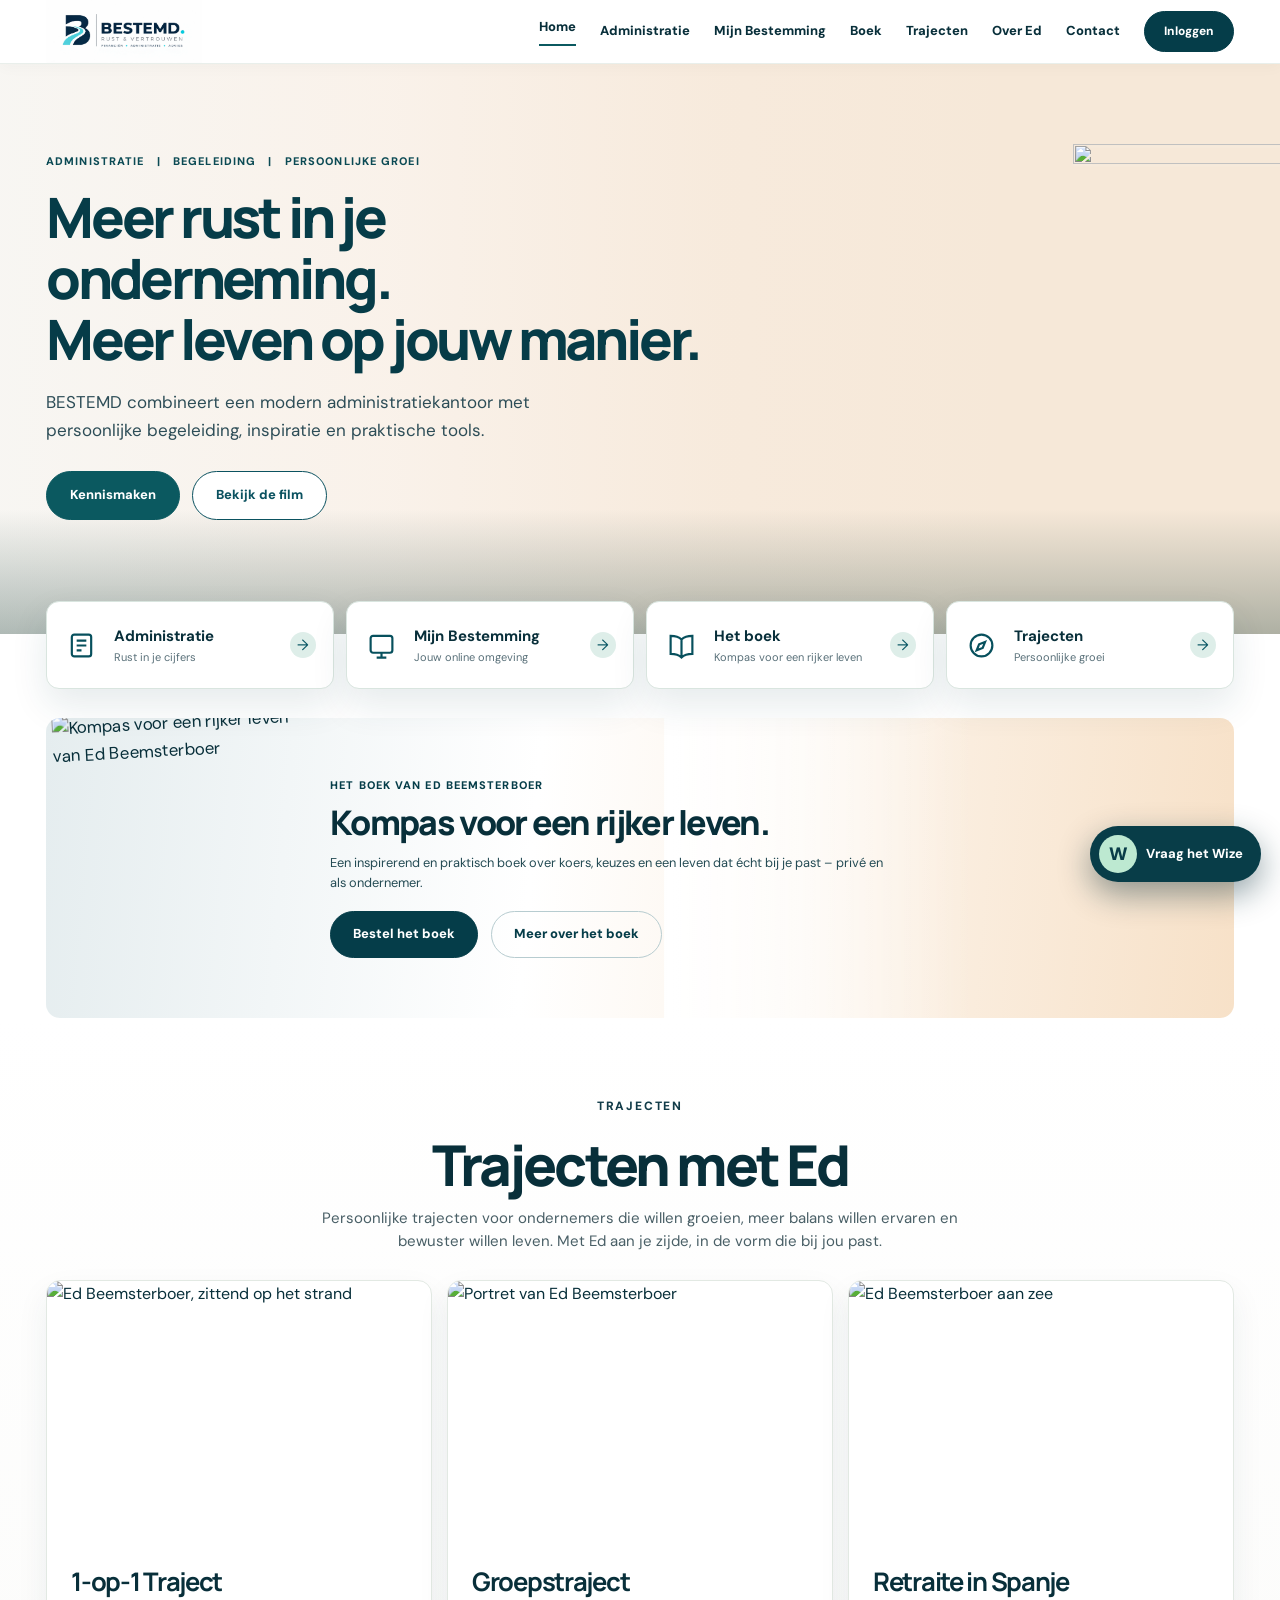
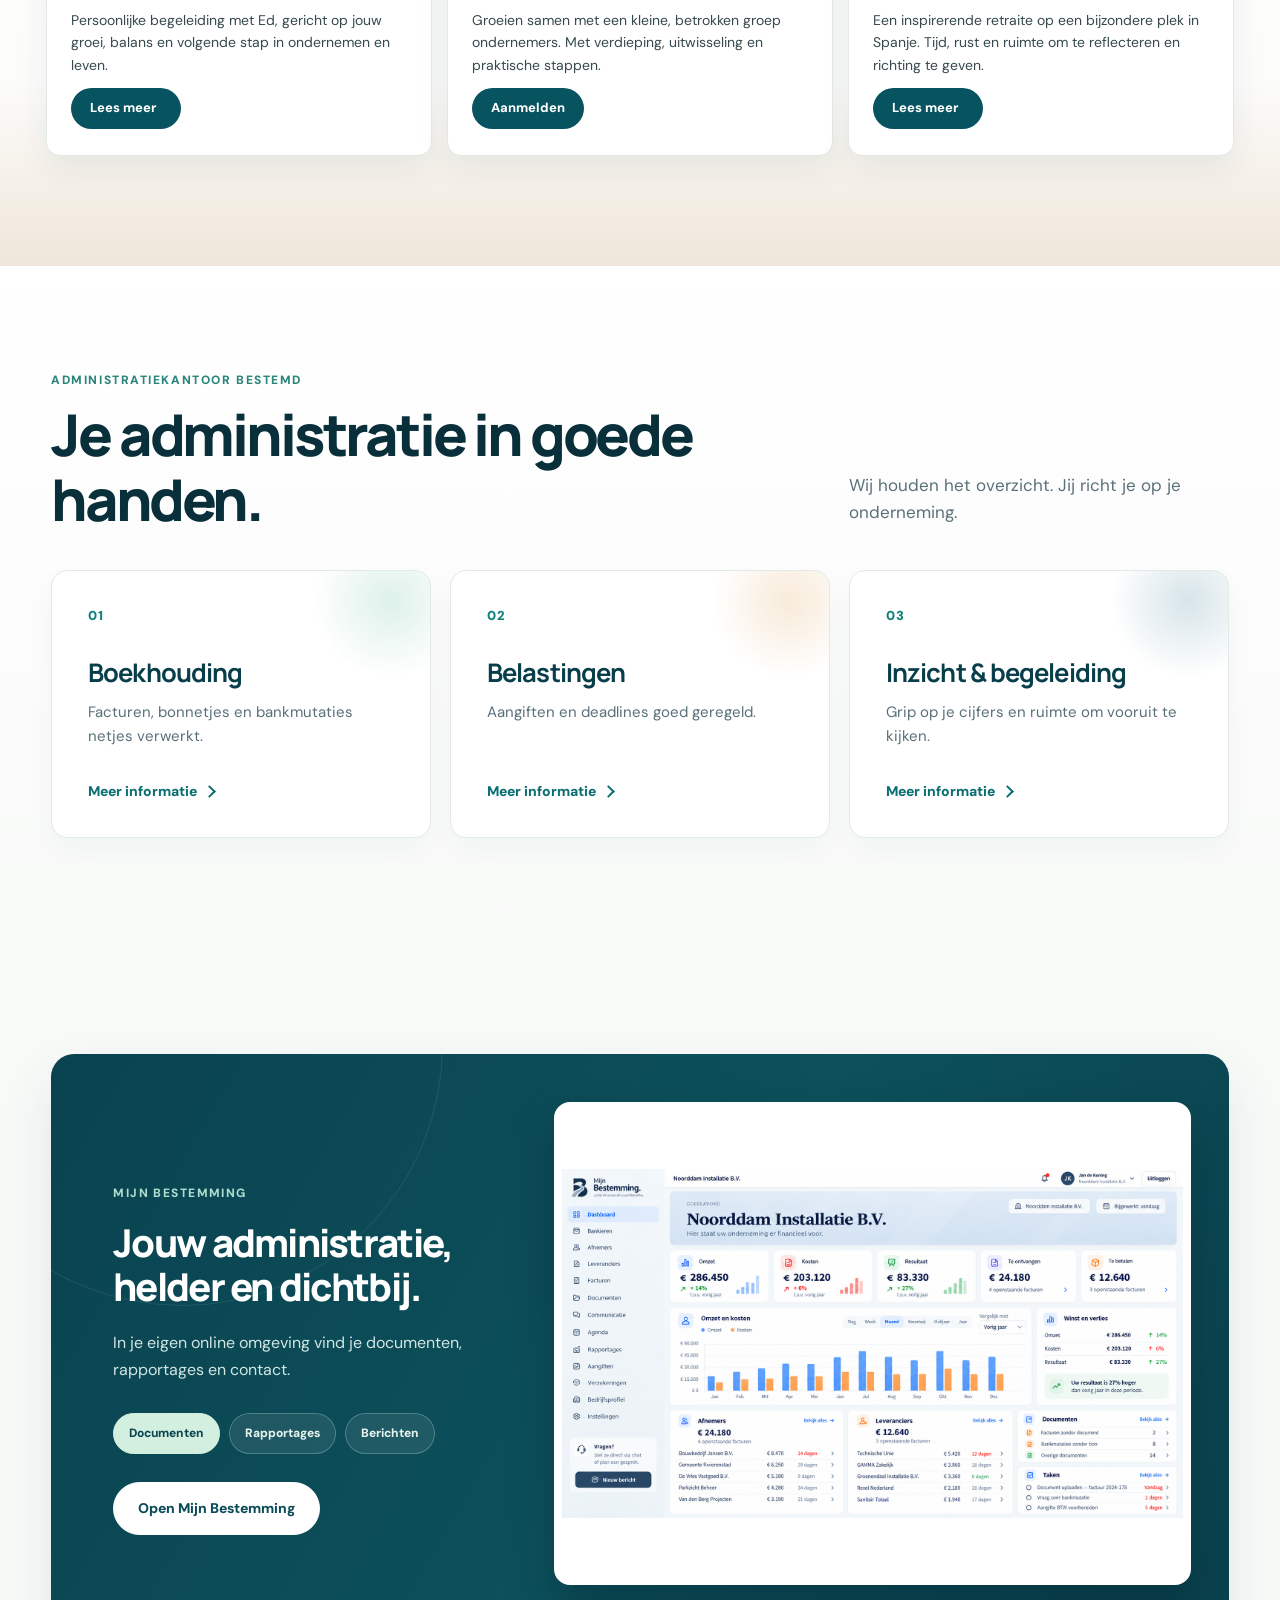
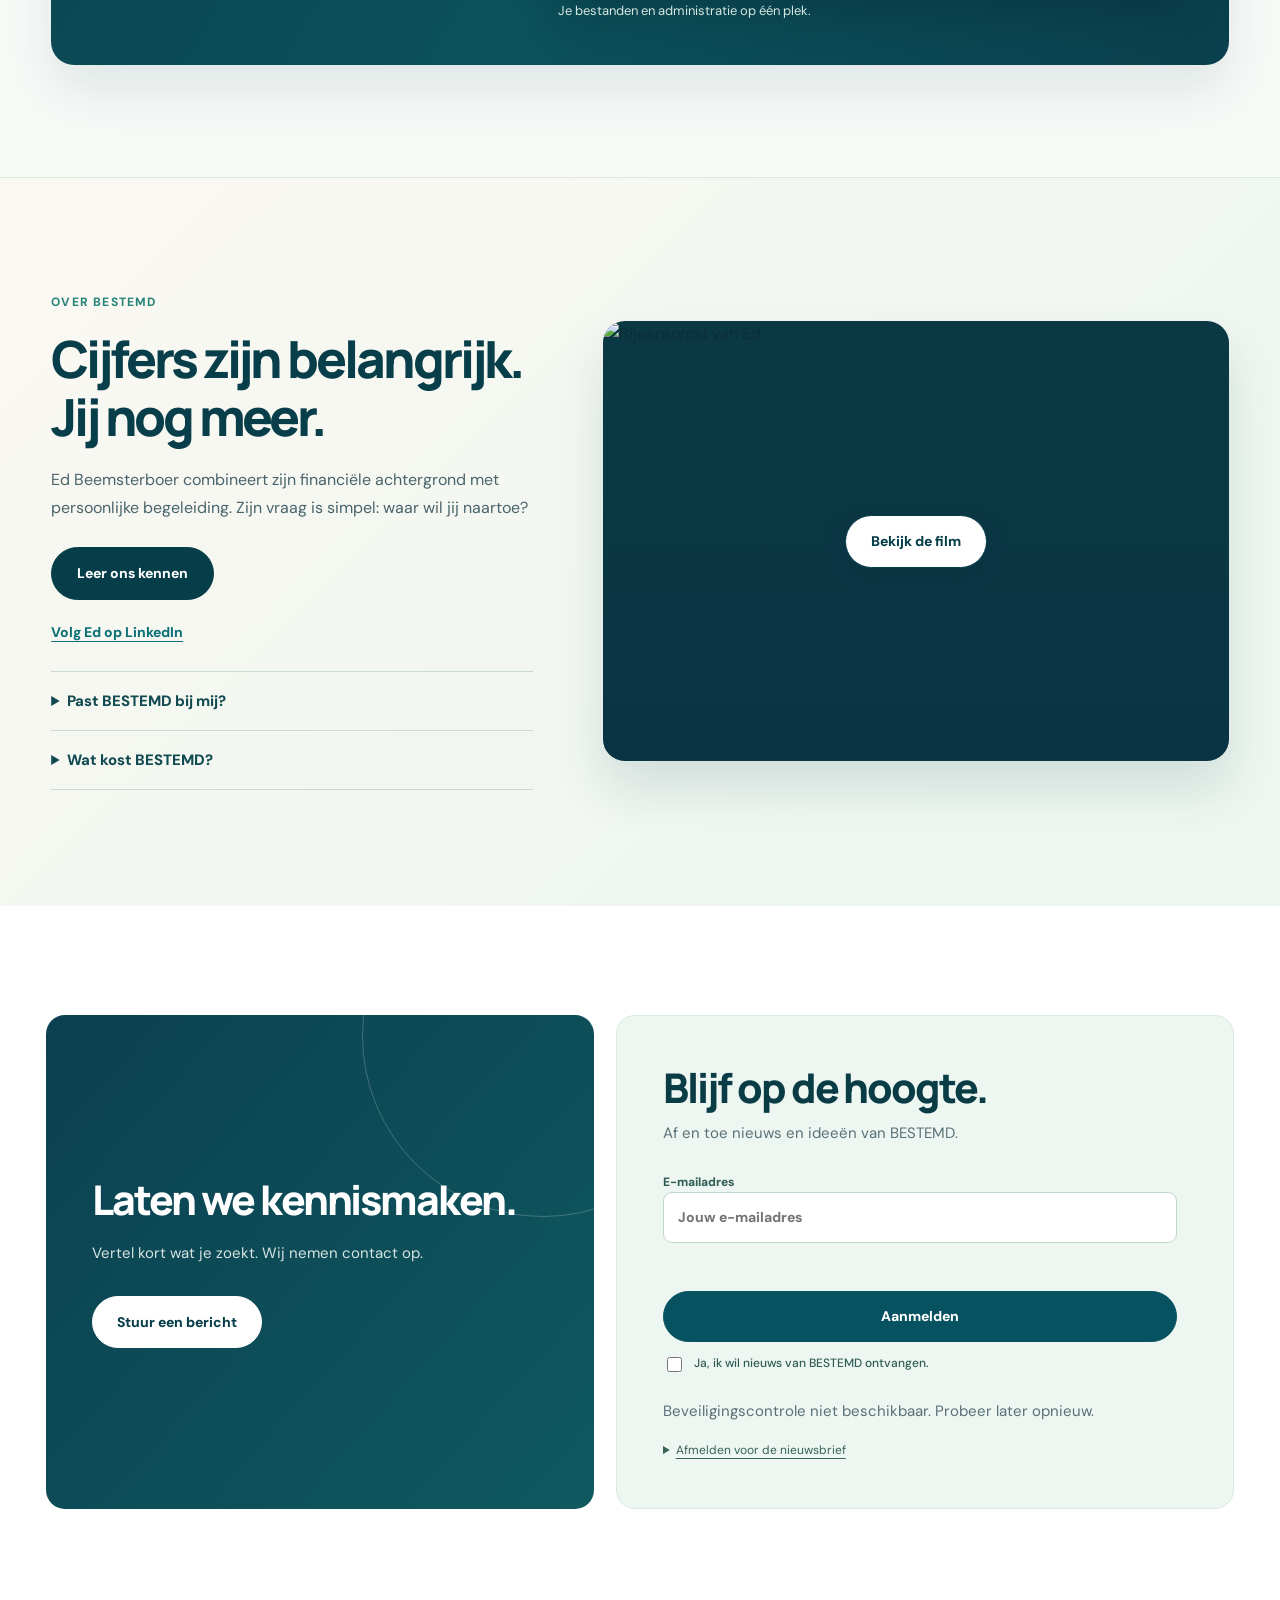
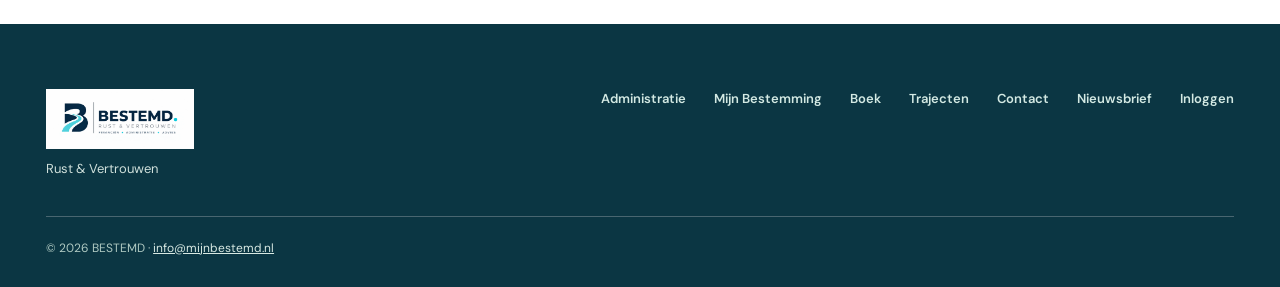
==== commit c2716061: "Refresh stylesheet version for Ed signature placement adjustment" ====
--- a/index.html
+++ b/index.html
@@ -1,4 +1,4 @@
-<!doctype html><html lang="nl"><head><meta charset="utf-8"><meta name="viewport" content="width=device-width, initial-scale=1"><meta name="theme-color" content="#073744"><title>BESTEMD — Rust &amp; Vertrouwen</title><meta name="description" content="BESTEMD helpt ondernemers met administratie, inzicht en persoonlijke begeleiding. Meer rust in je onderneming."><link rel="canonical" href="https://mijnbestemd.nl/"><link rel="icon" href="assets/bestemd-icon.png" type="image/png"><meta name="bestemd-turnstile-sitekey" content="0x4AAAAAAFpT-skt1iIyGuh1"><link rel="stylesheet" href="bestemd-next.css?v=20261112-5"><link rel="stylesheet" href="approved-layout.css?v=20261112-8"><link rel="stylesheet" href="reference-20261112.css?v=20261112-traject-foto-fix"><link rel="stylesheet" href="lower-page-redesign.css?v=20261112-1"><link rel="stylesheet" href="ed-authentic-responsive.css?v=20261117-1"><link rel="stylesheet" href="ed-sunset-hero.css?v=20261117-2"><link rel="stylesheet" href="ed-signature.css?v=20261117-live-1"></head><body>
+<!doctype html><html lang="nl"><head><meta charset="utf-8"><meta name="viewport" content="width=device-width, initial-scale=1"><meta name="theme-color" content="#073744"><title>BESTEMD — Rust &amp; Vertrouwen</title><meta name="description" content="BESTEMD helpt ondernemers met administratie, inzicht en persoonlijke begeleiding. Meer rust in je onderneming."><link rel="canonical" href="https://mijnbestemd.nl/"><link rel="icon" href="assets/bestemd-icon.png" type="image/png"><meta name="bestemd-turnstile-sitekey" content="0x4AAAAAAFpT-skt1iIyGuh1"><link rel="stylesheet" href="bestemd-next.css?v=20261112-5"><link rel="stylesheet" href="approved-layout.css?v=20261112-8"><link rel="stylesheet" href="reference-20261112.css?v=20261112-traject-foto-fix"><link rel="stylesheet" href="lower-page-redesign.css?v=20261112-1"><link rel="stylesheet" href="ed-authentic-responsive.css?v=20261117-1"><link rel="stylesheet" href="ed-sunset-hero.css?v=20261117-2"><link rel="stylesheet" href="ed-signature.css?v=20261117-right-2"></head><body>
 <header class="site-header"><div class="shell navbar"><a href="/" class="logo" aria-label="BESTEMD homepage"><img src="assets/logo.webp" alt="BESTEMD" width="162"></a><button class="nav-toggle" type="button" data-nav-toggle aria-expanded="false" aria-controls="main-nav">Menu</button><nav class="navigation" id="main-nav" data-nav aria-label="Hoofdnavigatie"><a href="#boven">Home</a><a href="#diensten">Administratie</a><a href="#portaal">Mijn Bestemming</a><a href="boek.html">Boek</a><a href="#trajecten">Trajecten</a><a href="#over">Over Ed</a><a href="contact.html">Contact</a><a class="pill" href="https://app.mijnbestemd.nl/">Inloggen</a></nav></div></header>
 <main id="boven">
 <section class="ed-hero" aria-labelledby="hero-title"><div class="shell">
--- a/ed-signature.css
+++ b/ed-signature.css
@@ -1,19 +1,19 @@
 /* Ed's handgeschreven naam: transparant beeld over de bestaande zonsondergang. */
 .ed-hero>.shell{position:relative}
 .ed-signature{
-  position:absolute;z-index:5;right:-1.2%;top:14%;
+  position:absolute;z-index:5;right:-5%;top:14%;
   width:clamp(180px,17.2vw,285px);
   height:auto;pointer-events:none;
   filter:drop-shadow(0 2px 1px rgba(255,255,255,.28));
 }
 .ed-signature img{display:block;width:100%;height:auto;object-fit:contain}
 @media (min-width:761px) and (max-width:1080px){
- .ed-signature{right:-2%;top:11%;width:clamp(155px,18vw,205px)}
+ .ed-signature{right:-5%;top:11%;width:clamp(155px,18vw,205px)}
 }
 @media (max-width:760px){
  .ed-hero>.shell{position:relative}
- .ed-signature{top:auto;bottom:250px;right:0;width:min(37%,190px)}
+ .ed-signature{top:auto;bottom:250px;right:-3%;width:min(37%,190px)}
 }
 @media (max-width:470px){
- .ed-signature{bottom:207px;right:-2%;width:38%;max-width:160px}
+ .ed-signature{bottom:207px;right:-4%;width:38%;max-width:160px}
 }
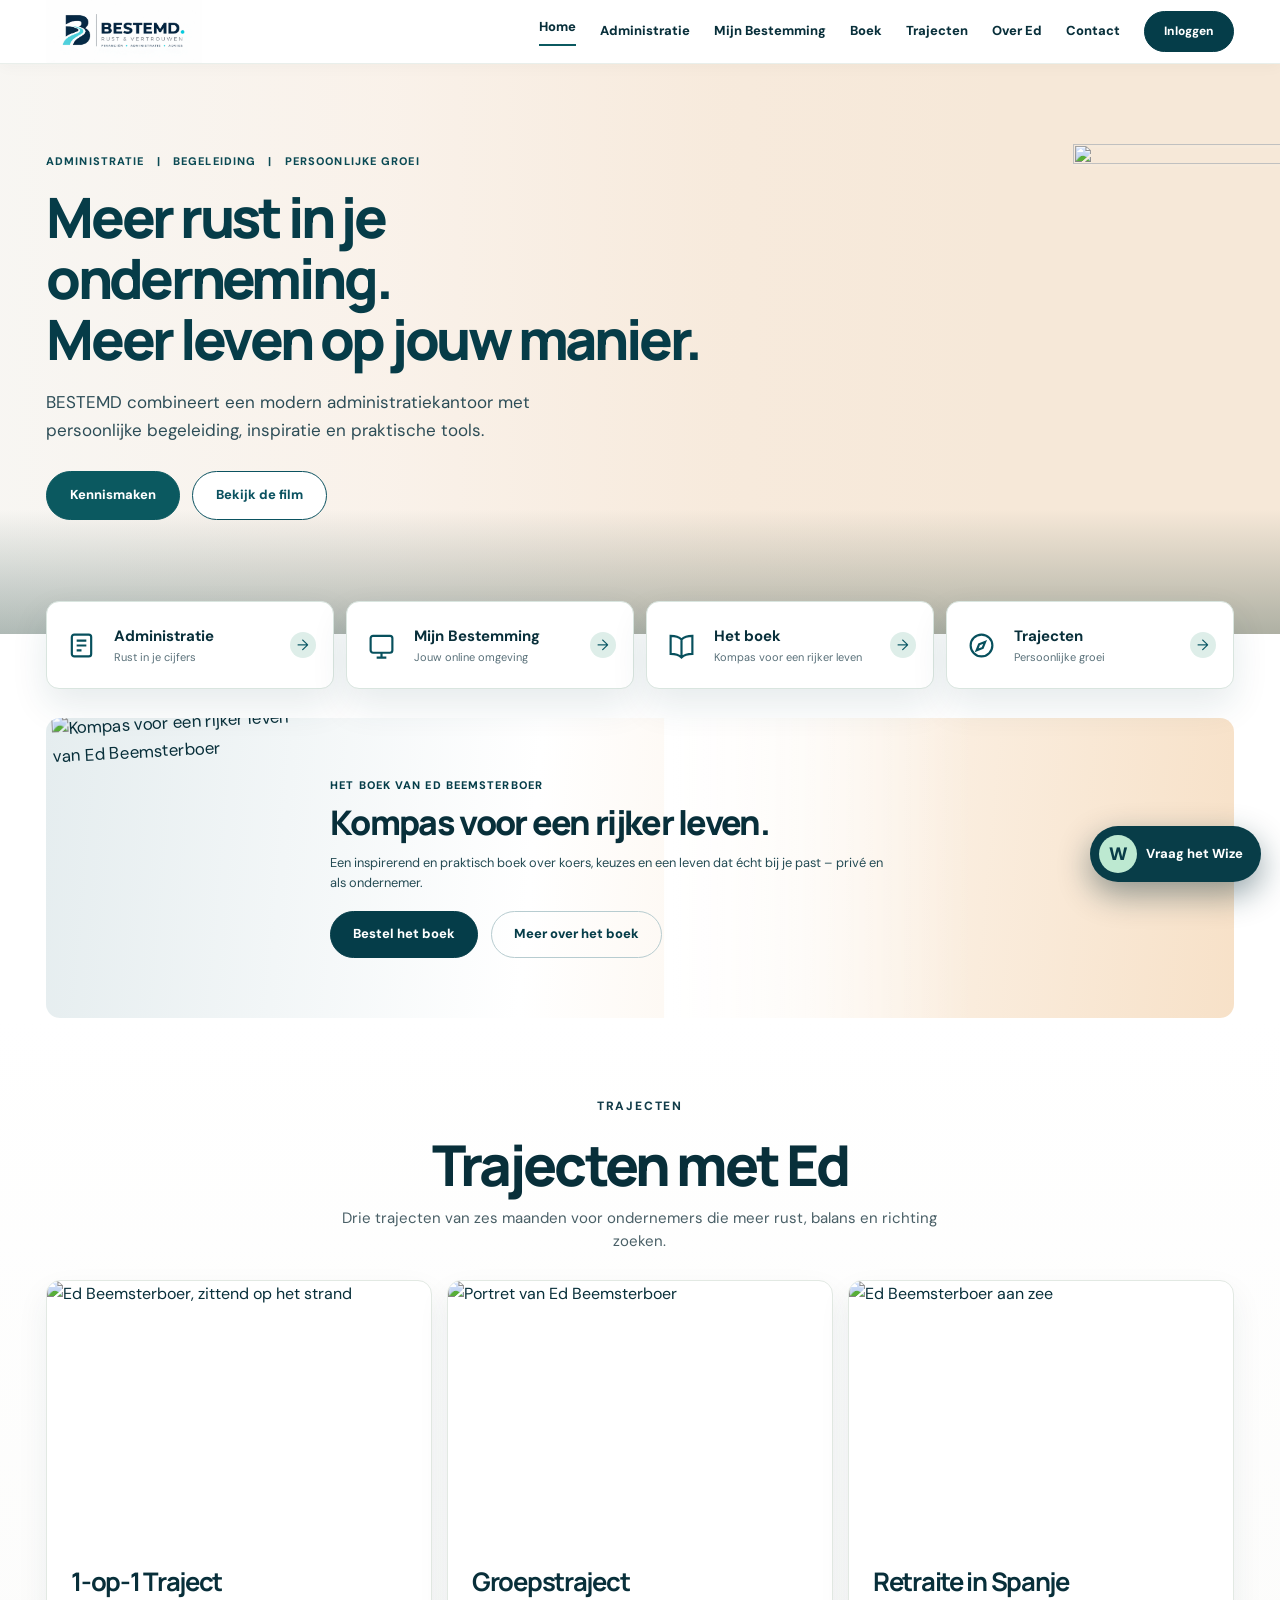
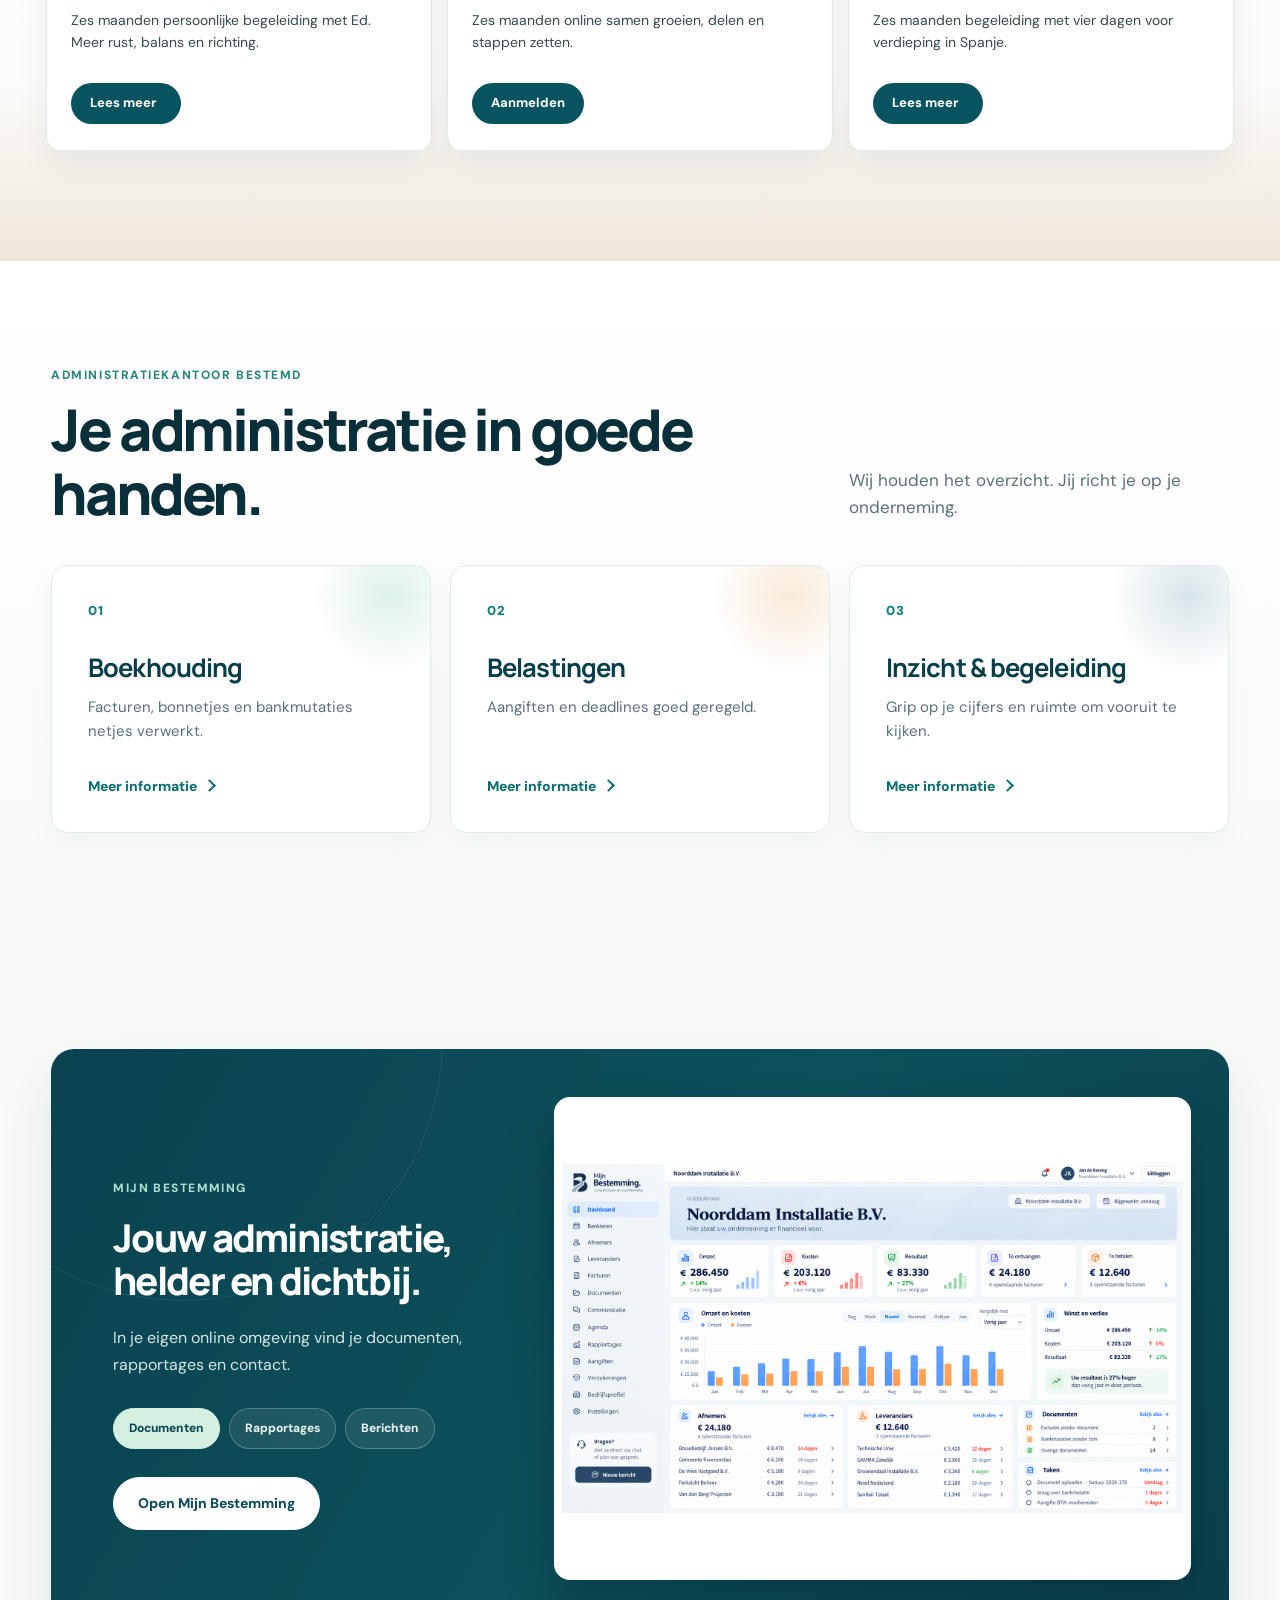
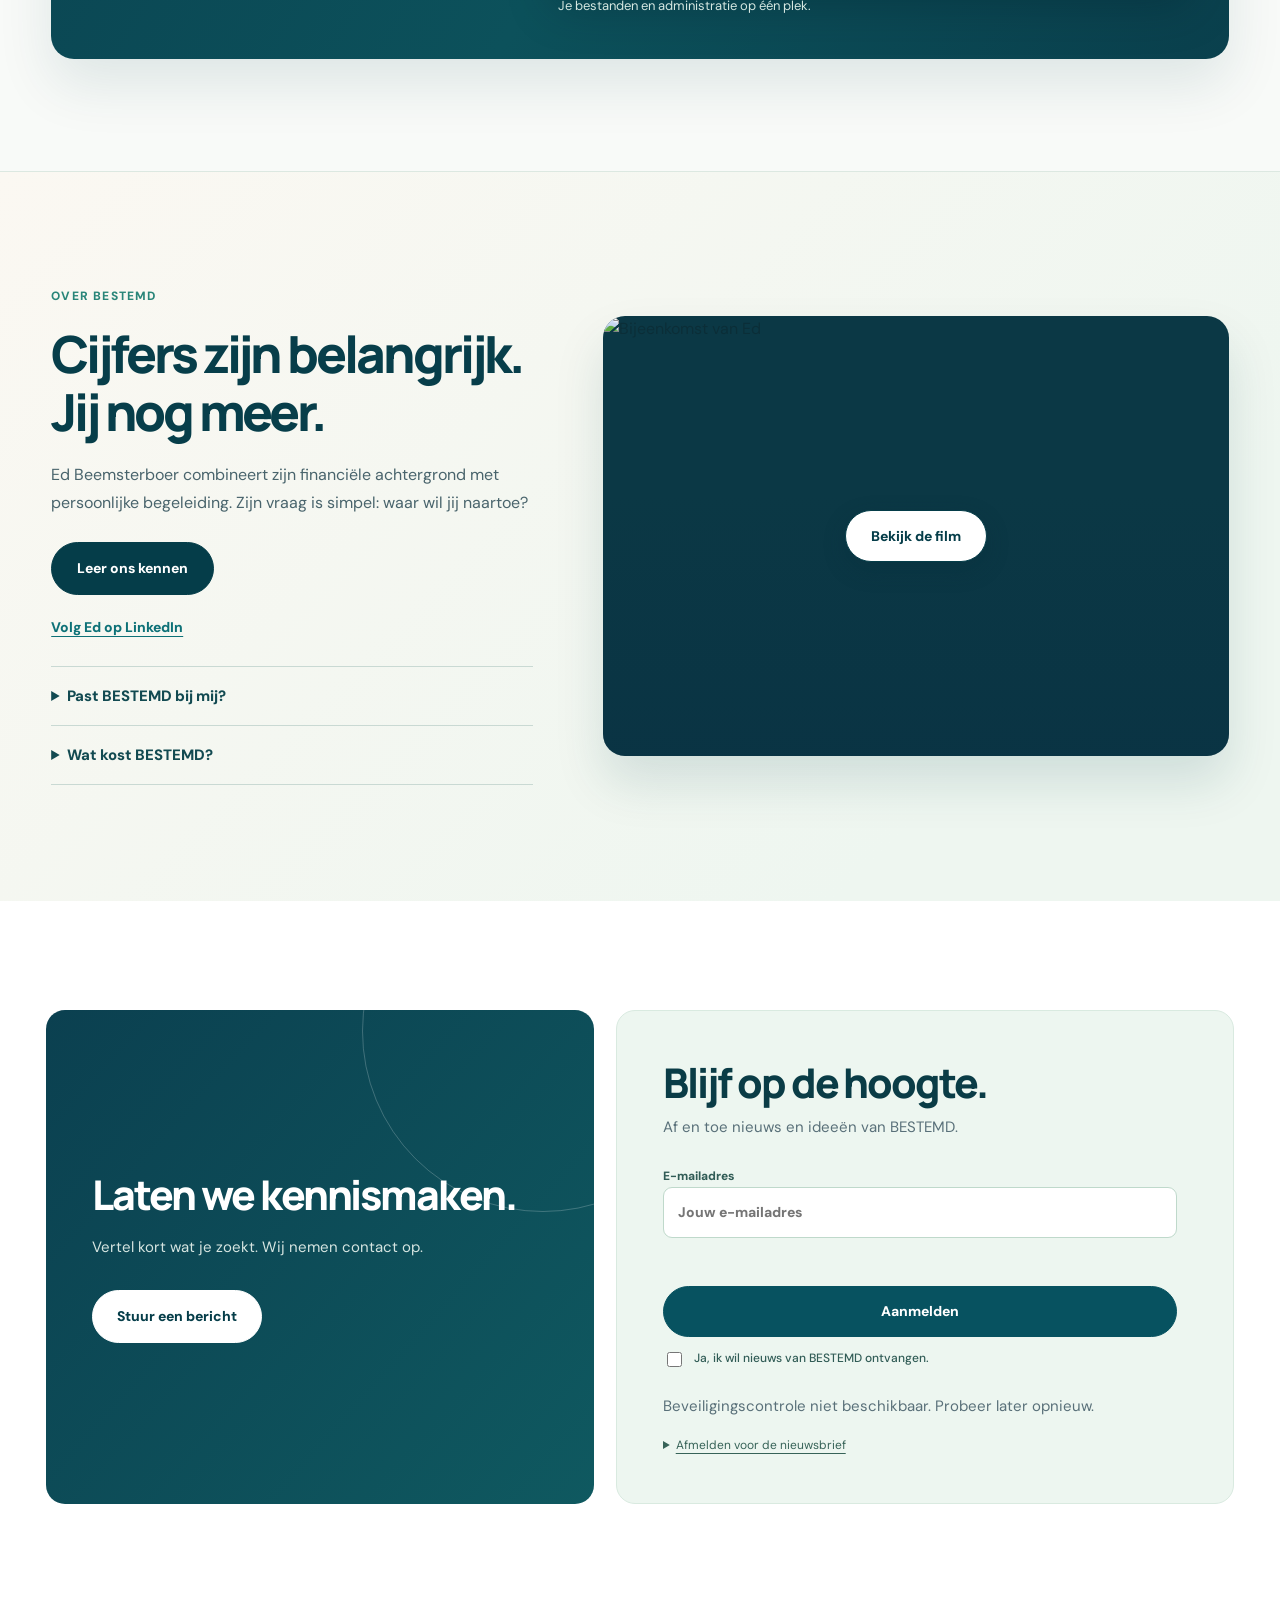
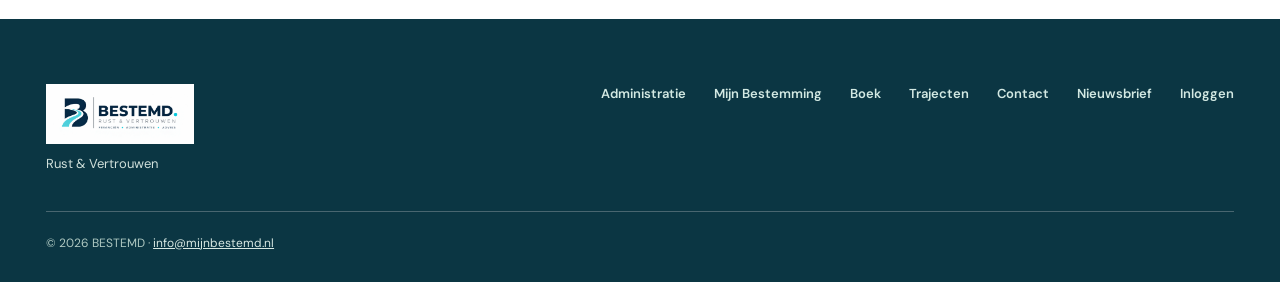
==== commit 1e5a8606: "Point homepage trajectory and book CTAs to new BESTEMD pages, remove Destination Known outbound link" ====
--- a/index.html
+++ b/index.html
@@ -9,8 +9,8 @@
 <div class="ed-hero-portrait"><img src="https://d2ol7oe51mr4n9.cloudfront.net/user_3L1Dk2QcsFf7KL82FSvtUquBeEP/25b3a44a-0650-42d7-b237-4845e036b327.png" width="500" height="500" alt="Ed Beemsterboer, echte portretfoto" fetchpriority="high" decoding="async"><div class="ed-hero-person"><strong>Ed Beemsterboer</strong><small>Persoonlijke begeleiding</small></div></div><div class="ed-signature" aria-hidden="true"><img src="https://d2ol7oe51mr4n9.cloudfront.net/user_3L1Dk2QcsFf7KL82FSvtUquBeEP/b3f7958c-bed8-4759-8aac-cf0223666bd8.png" alt="" width="2172" height="724" loading="eager" decoding="async"></div><span class="ed-hero-photo-accent" aria-hidden="true"></span>
 </div></section>
 <div class="shortcut-wrap"><div class="shell shortcuts"><a class="shortcut" href="#diensten"><span class="shortcut-icon"><svg viewBox="0 0 24 24" aria-hidden="true"><rect x="4" y="3" width="16" height="18" rx="2"/><path d="M8 8h8M8 12h8M8 16h4"/></svg></span><span><strong>Administratie</strong><small>Rust in je cijfers</small></span><span class="shortcut-arrow" aria-hidden="true">→</span></a><a class="shortcut" href="#portaal"><span class="shortcut-icon"><svg viewBox="0 0 24 24" aria-hidden="true"><rect x="3" y="4" width="18" height="14" rx="2"/><path d="M8 22h8M12 18v4"/></svg></span><span><strong>Mijn Bestemming</strong><small>Jouw online omgeving</small></span><span class="shortcut-arrow" aria-hidden="true">→</span></a><a class="shortcut" href="#boek"><span class="shortcut-icon"><svg viewBox="0 0 24 24" aria-hidden="true"><path d="M12 7c-2-2-5-3-9-3v15c4 0 7 1 9 3 2-2 5-3 9-3V4c-4 0-7 1-9 3ZM12 7v15"/></svg></span><span><strong>Het boek</strong><small>Kompas voor een rijker leven</small></span><span class="shortcut-arrow" aria-hidden="true">→</span></a><a class="shortcut" href="#trajecten"><span class="shortcut-icon"><svg viewBox="0 0 24 24" aria-hidden="true"><circle cx="12" cy="12" r="9"/><path d="m15 9-2 5-5 2 2-5 5-2Z"/></svg></span><span><strong>Trajecten</strong><small>Persoonlijke groei</small></span><span class="shortcut-arrow" aria-hidden="true">→</span></a></div></div>
-<section class="shell" id="boek" aria-labelledby="boek-title"><div class="book-spotlight"><img src="https://destination-known.eu/wp-content/uploads/2026/03/boekmockup-e1773405723532.png" alt="Kompas voor een rijker leven van Ed Beemsterboer" loading="lazy"><div class="book-content"><span class="kicker">Het boek van Ed Beemsterboer</span><h2 id="boek-title">Kompas voor een rijker leven.</h2><p>Een inspirerend en praktisch boek over koers, keuzes en een leven dat écht bij je past – privé en als ondernemer.</p><div class="book-info"><a href="boek.html" class="pill">Bestel het boek</a><a href="https://destination-known.eu/kompas-voor-een-rijker-leven/" target="_blank" rel="noopener noreferrer" class="pill pill-outline">Meer over het boek</a><small>Online betalen volgt later.</small></div></div></div></section>
-<section class="section path-section" id="trajecten"><div class="shell"><div class="paths-header"><span class="kicker">Trajecten</span><h2>Trajecten met Ed</h2><p>Persoonlijke trajecten voor ondernemers die willen groeien, meer balans willen ervaren en bewuster willen leven. Met Ed aan je zijde, in de vorm die bij jou past.</p></div><div class="path-grid"><article class="path-card"><div class="path-image"><img src="https://d2ol7oe51mr4n9.cloudfront.net/user_3L1Dk2QcsFf7KL82FSvtUquBeEP/a15250de-07ae-46f1-b214-07ae0f2552b3.png" alt="Ed Beemsterboer, zittend op het strand" width="1003" height="1505" loading="lazy" decoding="async"></div><div class="path-copy"><h3>1-op-1 Traject</h3><p>Persoonlijke begeleiding met Ed, gericht op jouw groei, balans en volgende stap in ondernemen en leven.</p><a href="trajecten.html?training=1-op-1%20traject">Lees meer</a></div></article><article class="path-card"><div class="path-image"><img src="https://d2ol7oe51mr4n9.cloudfront.net/user_3L1Dk2QcsFf7KL82FSvtUquBeEP/07ec42c6-eefd-46a2-822b-9f034f036c98.png" alt="Portret van Ed Beemsterboer" width="500" height="500" loading="lazy" decoding="async"></div><div class="path-copy"><h3>Groepstraject</h3><p>Groeien samen met een kleine, betrokken groep ondernemers. Met verdieping, uitwisseling en praktische stappen.</p><a href="trajecten.html?training=Groepstraject">Aanmelden</a></div></article><article class="path-card"><div class="path-image"><img src="https://d2ol7oe51mr4n9.cloudfront.net/user_3L1Dk2QcsFf7KL82FSvtUquBeEP/8a691a4d-3970-41e4-a272-97a4c1b04f83.png" alt="Ed Beemsterboer aan zee" width="1003" height="1505" loading="lazy" decoding="async"></div><div class="path-copy"><h3>Retraite in Spanje</h3><p>Een inspirerende retraite op een bijzondere plek in Spanje. Tijd, rust en ruimte om te reflecteren en richting te geven.</p><a href="trajecten.html?training=Vier%20dagen%20in%20Spanje">Lees meer</a></div></article></div></div></section>
+<section class="shell" id="boek" aria-labelledby="boek-title"><div class="book-spotlight"><img src="https://destination-known.eu/wp-content/uploads/2026/03/boekmockup-e1773405723532.png" alt="Kompas voor een rijker leven van Ed Beemsterboer" loading="lazy"><div class="book-content"><span class="kicker">Het boek van Ed Beemsterboer</span><h2 id="boek-title">Kompas voor een rijker leven.</h2><p>Een inspirerend en praktisch boek over koers, keuzes en een leven dat écht bij je past – privé en als ondernemer.</p><div class="book-info"><a href="boek.html#bestellen" class="pill">Bestel het boek</a><a href="boek.html#inhoud" class="pill pill-outline">Meer over het boek</a><small>Online betalen volgt later.</small></div></div></div></section>
+<section class="section path-section" id="trajecten"><div class="shell"><div class="paths-header"><span class="kicker">Trajecten</span><h2>Trajecten met Ed</h2><p>Drie trajecten van zes maanden voor ondernemers die meer rust, balans en richting zoeken.</p></div><div class="path-grid"><article class="path-card"><div class="path-image"><img src="https://d2ol7oe51mr4n9.cloudfront.net/user_3L1Dk2QcsFf7KL82FSvtUquBeEP/a15250de-07ae-46f1-b214-07ae0f2552b3.png" alt="Ed Beemsterboer, zittend op het strand" width="1003" height="1505" loading="lazy" decoding="async"></div><div class="path-copy"><h3>1-op-1 Traject</h3><p>Zes maanden persoonlijke begeleiding met Ed. Meer rust, balans en richting.</p><a href="traject-1-op-1.html">Lees meer</a></div></article><article class="path-card"><div class="path-image"><img src="https://d2ol7oe51mr4n9.cloudfront.net/user_3L1Dk2QcsFf7KL82FSvtUquBeEP/07ec42c6-eefd-46a2-822b-9f034f036c98.png" alt="Portret van Ed Beemsterboer" width="500" height="500" loading="lazy" decoding="async"></div><div class="path-copy"><h3>Groepstraject</h3><p>Zes maanden online samen groeien, delen en stappen zetten.</p><a href="traject-groep.html">Aanmelden</a></div></article><article class="path-card"><div class="path-image"><img src="https://d2ol7oe51mr4n9.cloudfront.net/user_3L1Dk2QcsFf7KL82FSvtUquBeEP/8a691a4d-3970-41e4-a272-97a4c1b04f83.png" alt="Ed Beemsterboer aan zee" width="1003" height="1505" loading="lazy" decoding="async"></div><div class="path-copy"><h3>Retraite in Spanje</h3><p>Zes maanden begeleiding met vier dagen voor verdieping in Spanje.</p><a href="traject-spanje.html">Lees meer</a></div></article></div></div></section>
 <section class="shell" id="diensten"><div class="intro"><span class="kicker">Administratiekantoor BESTEMD</span><h2>Je administratie in goede handen.</h2><p>Wij houden het overzicht. Jij richt je op je onderneming.</p></div><div class="services"><article class="service"><span class="service-num">01</span><h3>Boekhouding</h3><p>Facturen, bonnetjes en bankmutaties netjes verwerkt.</p><a href="contact.html">Meer informatie</a></article><article class="service"><span class="service-num">02</span><h3>Belastingen</h3><p>Aangiften en deadlines goed geregeld.</p><a href="contact.html">Meer informatie</a></article><article class="service"><span class="service-num">03</span><h3>Inzicht &amp; begeleiding</h3><p>Grip op je cijfers en ruimte om vooruit te kijken.</p><a href="contact.html">Meer informatie</a></article></div></section>
 <section class="shell" id="portaal" aria-labelledby="portal-title"><div class="feature"><div class="feature-copy"><span class="kicker" style="color:#adddcd">Mijn Bestemming</span><h2 id="portal-title">Jouw administratie, helder en dichtbij.</h2><p>In je eigen online omgeving vind je documenten, rapportages en contact.</p><div class="feature-tabs" role="tablist" aria-label="Onderdelen van Mijn Bestemming"><button class="feature-tab" type="button" role="tab" data-feature-tab aria-selected="true">Documenten</button><button class="feature-tab" type="button" role="tab" data-feature-tab aria-selected="false">Rapportages</button><button class="feature-tab" type="button" role="tab" data-feature-tab aria-selected="false">Berichten</button></div><a class="pill pill-light" href="https://app.mijnbestemd.nl/">Open Mijn Bestemming</a></div><div class="feature-visual"><div class="feature-screen"><img src="assets/portal-preview.png" width="1672" height="941" alt="Voorbeeld van het klantportaal Mijn Bestemming" loading="lazy"></div><div class="feature-caption" data-feature-caption>Je bestanden en administratie op één plek.</div></div></div></section>
 
